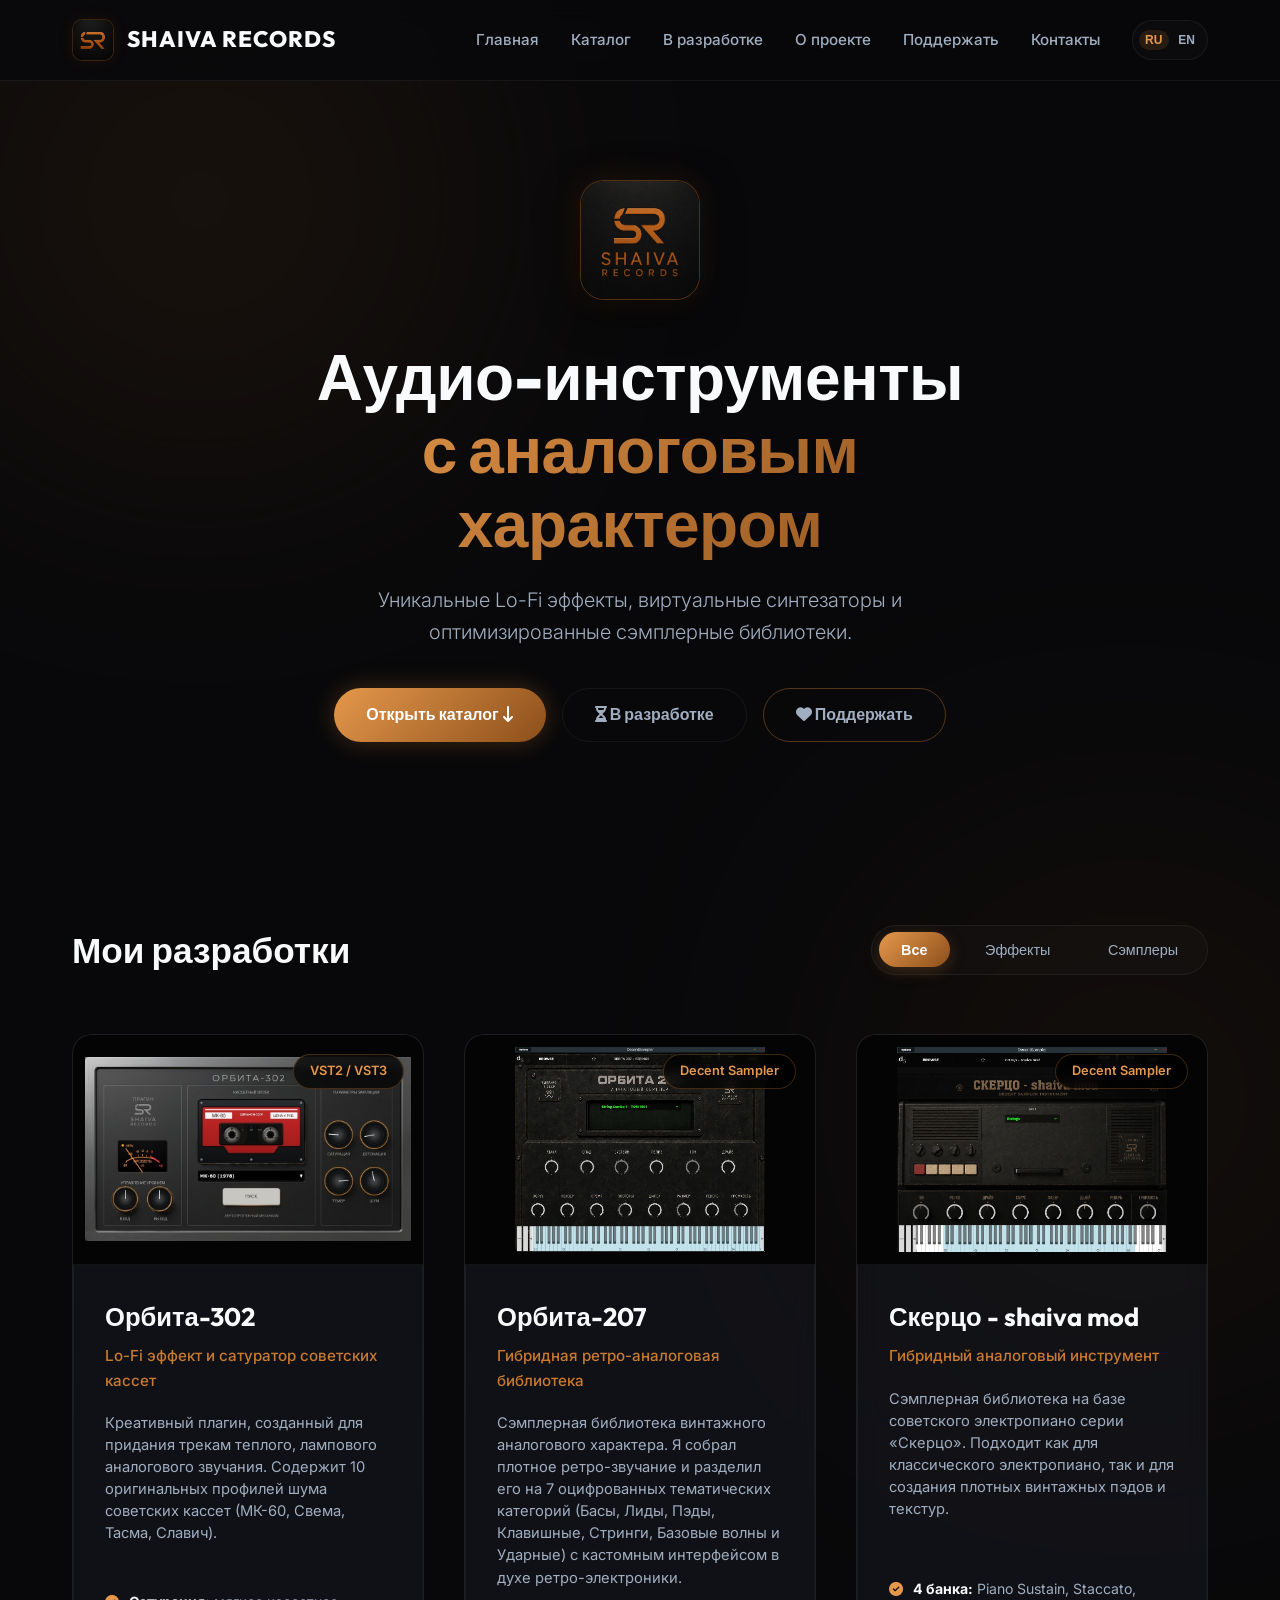
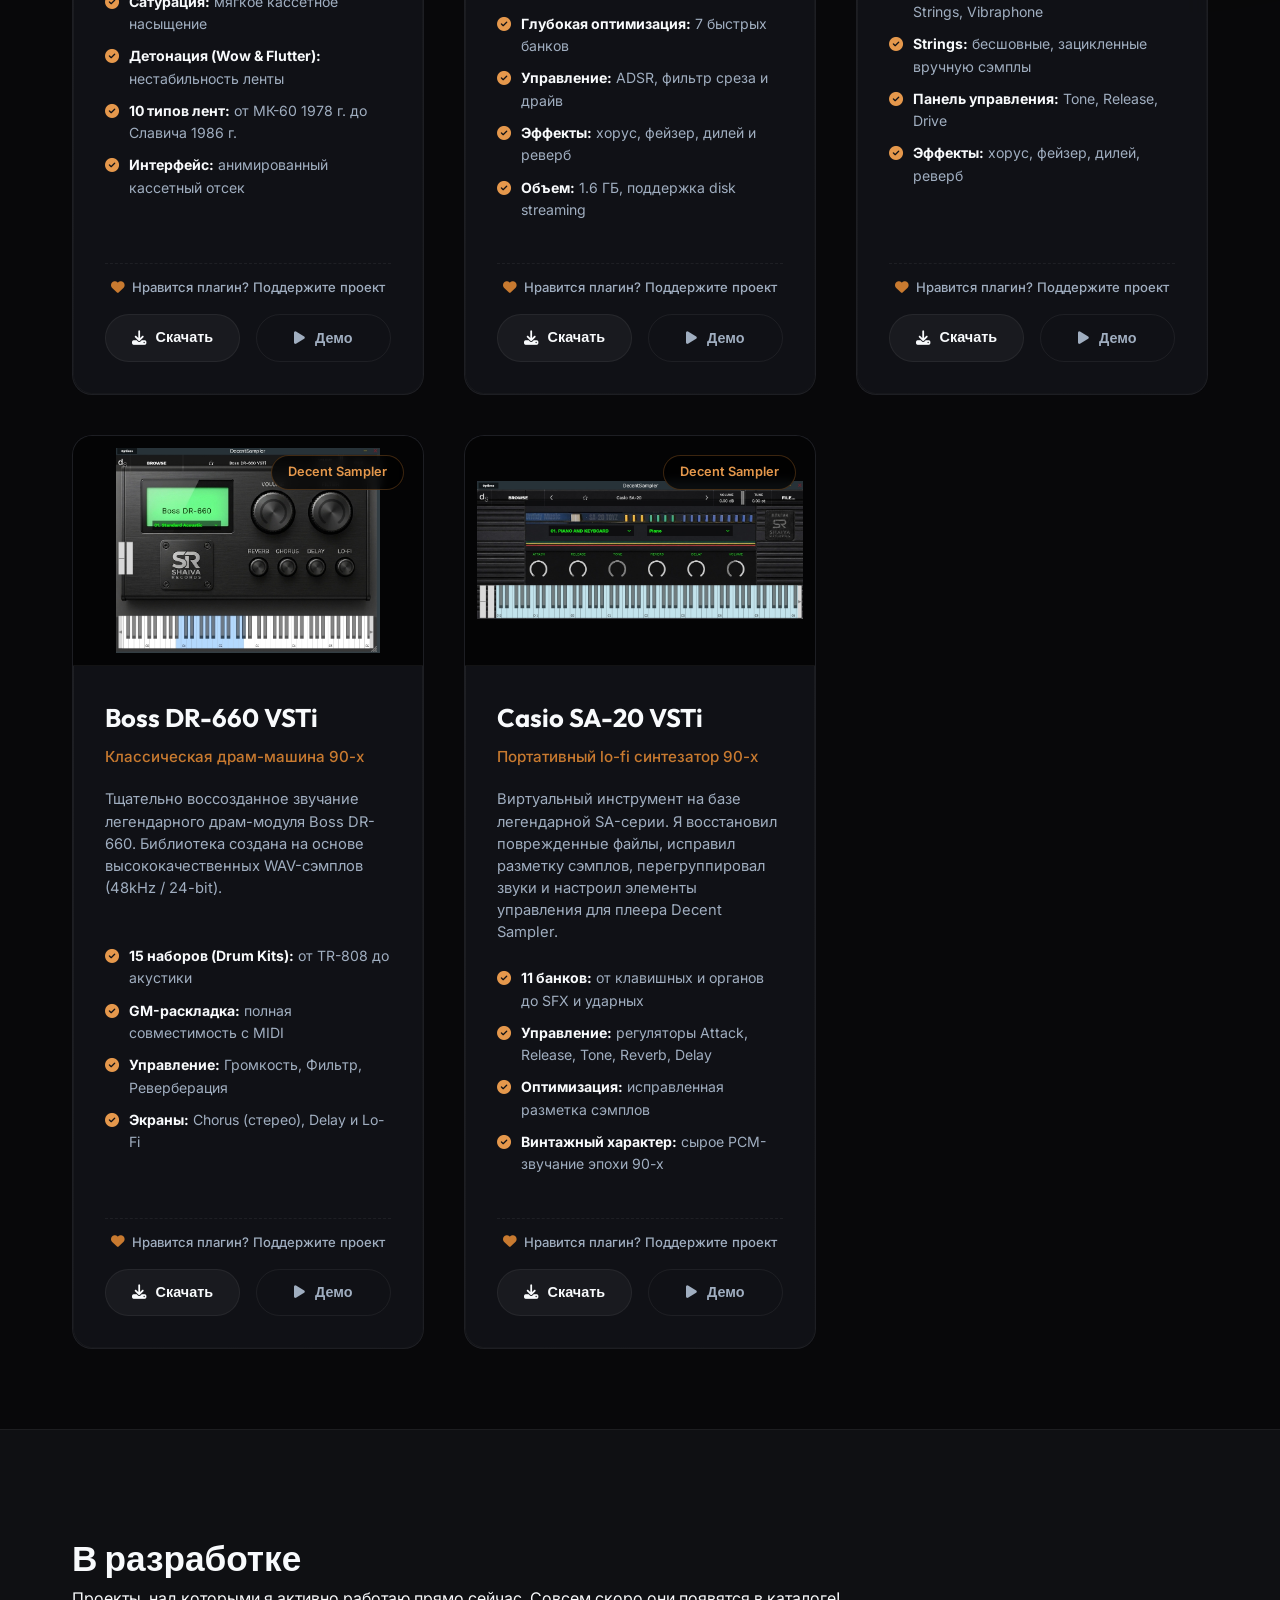
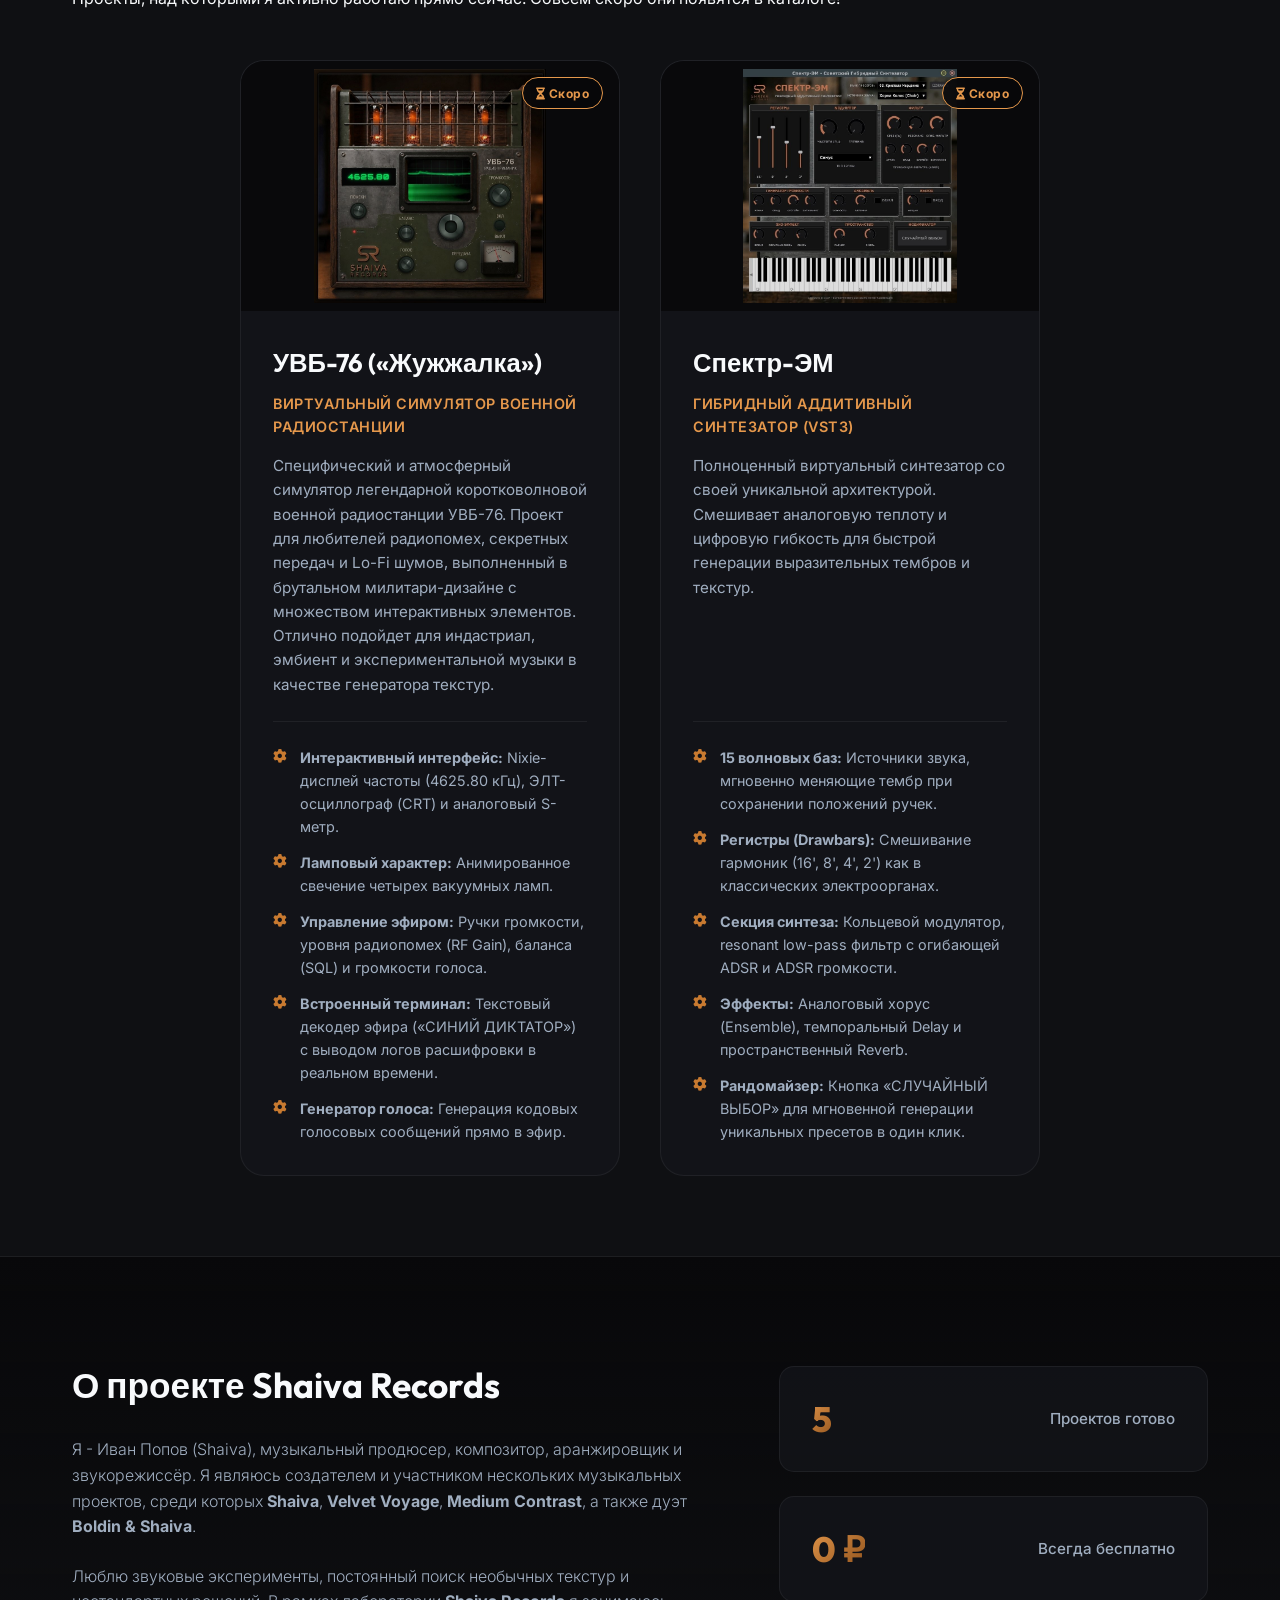
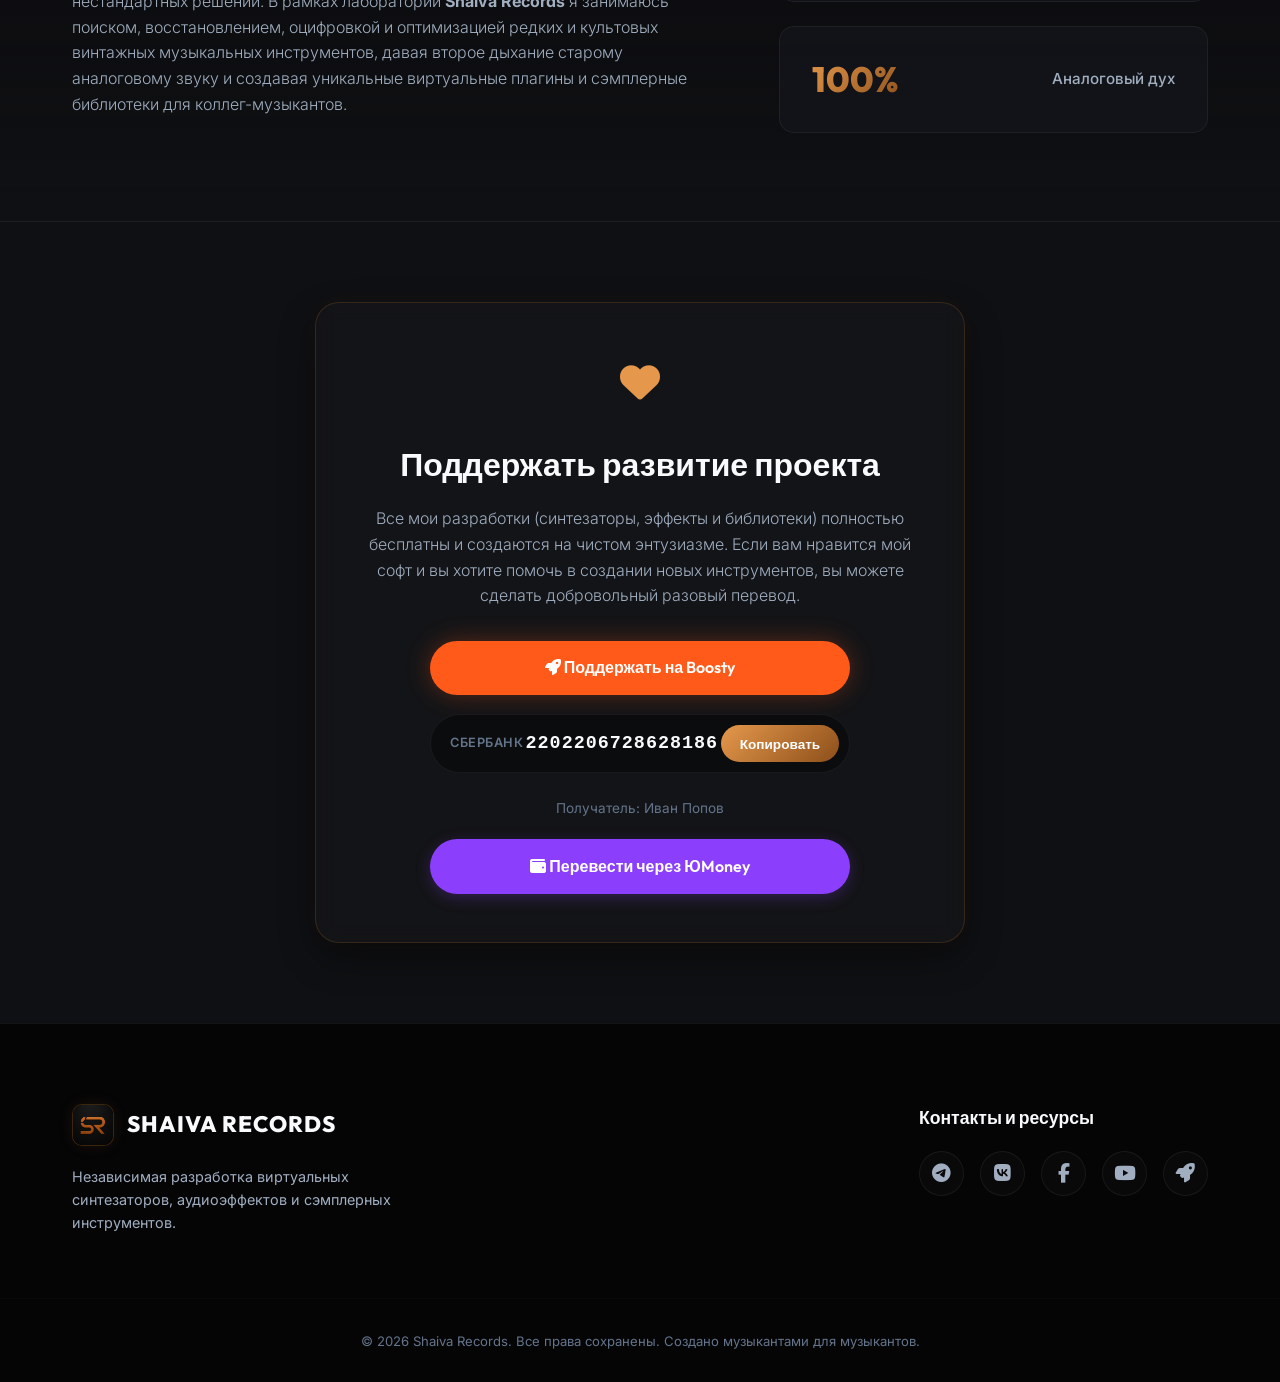
==== index.html @ 66b57b80 "Add files via upload" ====
<!DOCTYPE html>
<html lang="ru">
<head>
    <meta charset="UTF-8">
    <meta name="viewport" content="width=device-width, initial-scale=1.0">
    <title>Shaiva Records | VST Plugins & Decent Sampler Libraries</title>
    <meta name="description" content="Бесплатные Lo-Fi плагины, аналоговые синтезаторы, библиотеки для Decent Sampler и утилиты для NI Kontakt от Shaiva Records.">
    <meta name="yandex-verification" content="b3ecbdb50ca194d1" />
    <link rel="icon" href="images/logo2.png" type="image/png">
    
    <!-- Open Graph / Соцсети и Мессенджеры (Telegram, VK, WhatsApp, Поиск) -->
    <meta property="og:type" content="website">
    <meta property="og:url" content="https://76shaiva-jpg.github.io/shaiva-records/">
    <meta property="og:title" content="Shaiva Records | VST Плагины и Сэмплерные Библиотеки">
    <meta property="og:description" content="Бесплатные Lo-Fi эффекты, виртуальные синтезаторы и оптимизированные сэмплерные библиотеки от Ивана Попова.">
    <meta property="og:image" content="https://76shaiva-jpg.github.io/shaiva-records/images/logo.png">
    <meta name="twitter:card" content="summary_large_image">

    <!-- Google Fonts: Outfit & Inter -->
    <link rel="preconnect" href="https://fonts.googleapis.com">
    <link rel="preconnect" href="https://fonts.gstatic.com" crossorigin>
    <link href="https://fonts.googleapis.com/css2?family=Inter:wght@300;400;500;600;700&family=Outfit:wght@400;600;700;800&display=swap" rel="stylesheet">
    <!-- Font Awesome Icons -->
    <link rel="stylesheet" href="https://cdnjs.cloudflare.com/ajax/libs/font-awesome/6.4.0/css/all.min.css">
    <link rel="stylesheet" href="style.css">
    <!-- Yandex.Metrika counter -->
    <script type="text/javascript">
        (function(m,e,t,r,i,k,a){
            m[i]=m[i]||function(){(m[i].a=m[i].a||[]).push(arguments)};
            m[i].l=1*new Date();
            for (var j = 0; j < document.scripts.length; j++) {if (document.scripts[j].src === r) { return; }}
            k=e.createElement(t),a=e.getElementsByTagName(t)[0],k.async=1,k.src=r,a.parentNode.insertBefore(k,a)
        })(window, document,'script','https://mc.yandex.ru/metrika/tag.js?id=110940451', 'ym');

        ym(110940451, 'init', {ssr:true, webvisor:true, clickmap:true, ecommerce:"dataLayer", referrer: document.referrer, url: location.href, accurateTrackBounce:true, trackLinks:true});
    </script>
    <noscript><div><img src="https://mc.yandex.ru/watch/110940451" style="position:absolute; left:-9999px;" alt="" /></div></noscript>
    <!-- /Yandex.Metrika counter -->
    <!-- Google Tag (gtag.js) -->
    <script async src="https://www.googletagmanager.com/gtag/js?id=G-EHYTBWGBTR"></script>
    <script>
        window.dataLayer = window.dataLayer || [];
        function gtag(){dataLayer.push(arguments);}
        gtag('js', new Date());

        gtag('config', 'G-EHYTBWGBTR');
    </script>
</head>
<body>

    <!-- Фоновые декоративные свечения -->
    <div class="bg-glow glow-1"></div>
    <div class="bg-glow glow-2"></div>

    <!-- Шапка сайта (Navbar) -->
    <header class="header">
        <div class="container navbar">
            <a href="#hero" class="logo-wrapper">
                <!-- Обрезанный логотип (только знак SR) -->
                <div class="logo-icon-container">
                    <img src="images/logo2.png" alt="SR Logo Icon">
                </div>
                <span class="logo-text">SHAIVA <span class="accent-text">RECORDS</span></span>
            </a>
            <!-- Mobile Actions Header -->
            <div class="mobile-actions">
                <a href="#donate" class="btn-support-icon" title="Support Development"><i class="fa-solid fa-heart"></i></a>
                <div class="lang-switcher">
                    <button class="lang-btn active" data-lang="ru">RU</button>
                    <button class="lang-btn" data-lang="en">EN</button>
                </div>
            </div>
            <nav class="nav">
                <a href="#hero" class="nav-link"><span class="lang-ru">Главная</span><span class="lang-en">Home</span></a>
                <a href="#catalog" class="nav-link"><span class="lang-ru">Каталог</span><span class="lang-en">Catalog</span></a>
                <a href="#in-development" class="nav-link"><span class="lang-ru">В разработке</span><span class="lang-en">In Progress</span></a>
                <a href="#about" class="nav-link"><span class="lang-ru">О проекте</span><span class="lang-en">About</span></a>
                <a href="#donate" class="nav-link"><span class="lang-ru">Поддержать</span><span class="lang-en">Support</span></a>
                <a href="#footer" class="nav-link"><span class="lang-ru">Контакты</span><span class="lang-en">Contact</span></a>
                <!-- Desktop Language Switcher -->
                <div class="lang-switcher">
                    <button class="lang-btn active" data-lang="ru">RU</button>
                    <button class="lang-btn" data-lang="en">EN</button>
                </div>
            </nav>
        </div>
    </header>

    <!-- Главная секция (Hero) -->
    <section id="hero" class="hero-section">
        <div class="container hero-content">
            <!-- Крупный логотип в Hero -->
            <div class="hero-logo">
                <img src="images/logo.png" alt="Shaiva Records Logo">
            </div>
            <h1 class="hero-title">
                <span class="lang-ru">Аудио-инструменты <br><span class="gradient-text">с аналоговым характером</span></span>
                <span class="lang-en">Audio Tools <br><span class="gradient-text">with Analog Character</span></span>
            </h1>
            <p class="hero-subtitle">
                <span class="lang-ru">Уникальные Lo-Fi эффекты, виртуальные синтезаторы и оптимизированные сэмплерные библиотеки.</span>
                <span class="lang-en">Unique Lo-Fi effects, virtual synthesizers, and optimized sampler libraries.</span>
            </p>
            <div class="hero-cta" style="display: flex; gap: 1rem; justify-content: center; flex-wrap: wrap;">
                <a href="#catalog" class="btn btn-primary">
                    <span class="lang-ru">Открыть каталог <i class="fa-solid fa-arrow-down-long"></i></span>
                    <span class="lang-en">Browse Catalog <i class="fa-solid fa-arrow-down-long"></i></span>
                </a>
                <a href="#in-development" class="btn btn-secondary">
                    <span class="lang-ru"><i class="fa-solid fa-hourglass-half"></i> В разработке</span>
                    <span class="lang-en"><i class="fa-solid fa-hourglass-half"></i> In Progress</span>
                </a>
                <a href="#donate" class="btn btn-secondary" style="border-color: rgba(200, 122, 48, 0.4);">
                    <span class="lang-ru"><i class="fa-solid fa-heart"></i> Поддержать</span>
                    <span class="lang-en"><i class="fa-solid fa-heart"></i> Support</span>
                </a>
            </div>
        </div>
    </section>

    <!-- Секция каталога -->
    <section id="catalog" class="catalog-section">
        <div class="container">
            <div class="section-header">
                <h2 class="section-title">
                    <span class="lang-ru">Мои разработки</span>
                    <span class="lang-en">My Products</span>
                </h2>
                <div class="filter-bar">
                    <button class="filter-btn active" data-filter="all">
                        <span class="lang-ru">Все</span>
                        <span class="lang-en">All</span>
                    </button>
                    <button class="filter-btn" data-filter="effects">
                        <span class="lang-ru">Эффекты</span>
                        <span class="lang-en">Effects</span>
                    </button>
                    <button class="filter-btn" data-filter="samplers">
                        <span class="lang-ru">Сэмплеры</span>
                        <span class="lang-en">Samplers</span>
                    </button>

                </div>
            </div>

            <div class="products-grid">
                <!-- Карточка 1: Орбита-302 -->
                <div class="product-card" data-category="effects">
                    <div class="product-badge">VST2 / VST3</div>
                    <div class="product-image-container">
                        <img src="images/orbita302.jpg" alt="Орбита-302" class="product-image">
                    </div>
                    <div class="product-info">
                        <h3 class="product-name">Орбита-302</h3>
                        <p class="product-tagline">
                            <span class="lang-ru">Lo-Fi эффект и сатуратор советских кассет</span>
                            <span class="lang-en">Lo-Fi Soviet cassette effect & saturator</span>
                        </p>
                        <p class="product-desc">
                            <span class="lang-ru">Креативный плагин, созданный для придания трекам теплого, лампового аналогового звучания. Содержит 10 оригинальных профилей шума советских кассет (МК-60, Свема, Тасма, Славич).</span>
                            <span class="lang-en">A creative plugin designed to give your tracks a warm, analog tube sound. Contains 10 original noise profiles recorded from Soviet cassettes (MK-60, Svema, Tasma, Slavich).</span>
                        </p>
                        <ul class="product-features">
                            <li><i class="fa-solid fa-circle-check"></i> 
                                <span class="lang-ru"><strong>Сатурация:</strong> мягкое кассетное насыщение</span>
                                <span class="lang-en"><strong>Saturation:</strong> soft tape-style saturation</span>
                            </li>
                            <li><i class="fa-solid fa-circle-check"></i> 
                                <span class="lang-ru"><strong>Детонация (Wow & Flutter):</strong> нестабильность ленты</span>
                                <span class="lang-en"><strong>Wow & Flutter:</strong> authentic tape pitch instability</span>
                            </li>
                            <li><i class="fa-solid fa-circle-check"></i> 
                                <span class="lang-ru"><strong>10 типов лент:</strong> от МК-60 1978 г. до Славича 1986 г.</span>
                                <span class="lang-en"><strong>10 Tape Types:</strong> from 1978 MK-60 to 1986 Slavich</span>
                            </li>
                            <li><i class="fa-solid fa-circle-check"></i> 
                                <span class="lang-ru"><strong>Интерфейс:</strong> анимированный кассетный отсек</span>
                                <span class="lang-en"><strong>UI:</strong> fully animated cassette deck interface</span>
                            </li>
                        </ul>
                        <p class="product-support-note">
                            <span class="lang-ru"><a href="#donate" class="card-support-link"><i class="fa-solid fa-heart"></i> Нравится плагин? Поддержите проект</a></span>
                            <span class="lang-en"><a href="#donate" class="card-support-link"><i class="fa-solid fa-heart"></i> Like it? Support development</a></span>
                        </p>
                        <div class="product-footer">
                            <a href="https://disk.yandex.ru/d/8AjpdsT4C7jyXw" target="_blank" class="btn btn-card-download"><i class="fa-solid fa-download"></i> <span class="lang-ru">Скачать</span><span class="lang-en">Download</span></a>
                            <button class="btn btn-card-demo" data-video-id="dQw4w9WgXcQ"><i class="fa-solid fa-play"></i> <span class="lang-ru">Демо</span><span class="lang-en">Demo</span></button>
                        </div>
                    </div>
                </div>

                <!-- Карточка 2: Орбита-207 -->
                <div class="product-card" data-category="samplers">
                    <div class="product-badge">Decent Sampler</div>
                    <div class="product-image-container">
                        <img src="images/orbita207.jpg" alt="Орбита-207" class="product-image">
                    </div>
                    <div class="product-info">
                        <h3 class="product-name">Орбита-207</h3>
                        <p class="product-tagline">
                            <span class="lang-ru">Гибридная ретро-аналоговая библиотека</span>
                            <span class="lang-en">Hybrid retro-analog library</span>
                        </p>
                        <p class="product-desc">
                            <span class="lang-ru">Сэмплерная библиотека винтажного аналогового характера. Я собрал плотное ретро-звучание и разделил его на 7 оцифрованных тематических категорий (Басы, Лиды, Пэды, Клавишные, Стринги, Базовые волны и Ударные) с кастомным интерфейсом в духе ретро-электроники.</span>
                            <span class="lang-en">A sampler library of vintage analog character. I collected a dense analog sound and split it into 7 optimized thematic categories (Basses, Leads, Pads, Keys, Strings, Basic Waveforms, and Drums) with a custom interface in the spirit of retro electronics.</span>
                        </p>
                        <ul class="product-features">
                            <li><i class="fa-solid fa-circle-check"></i> 
                                <span class="lang-ru"><strong>Глубокая оптимизация:</strong> 7 быстрых банков</span>
                                <span class="lang-en"><strong>Highly Optimized:</strong> split into 7 fast banks</span>
                            </li>
                            <li><i class="fa-solid fa-circle-check"></i> 
                                <span class="lang-ru"><strong>Управление:</strong> ADSR, фильтр среза и драйв</span>
                                <span class="lang-en"><strong>Controls:</strong> ADSR, cutoff filter, and drive</span>
                            </li>
                            <li><i class="fa-solid fa-circle-check"></i> 
                                <span class="lang-ru"><strong>Эффекты:</strong> хорус, фейзер, дилей и реверб</span>
                                <span class="lang-en"><strong>Effects:</strong> chorus, phaser, delay, and reverb</span>
                            </li>
                            <li><i class="fa-solid fa-circle-check"></i> 
                                <span class="lang-ru"><strong>Объем:</strong> 1.6 ГБ, поддержка disk streaming</span>
                                <span class="lang-en"><strong>Size:</strong> 1.6 GB, supports disk streaming</span>
                            </li>
                        </ul>
                        <p class="product-support-note">
                            <span class="lang-ru"><a href="#donate" class="card-support-link"><i class="fa-solid fa-heart"></i> Нравится плагин? Поддержите проект</a></span>
                            <span class="lang-en"><a href="#donate" class="card-support-link"><i class="fa-solid fa-heart"></i> Like it? Support development</a></span>
                        </p>
                        <div class="product-footer">
                            <a href="https://disk.yandex.ru/d/Os1OAFtSfg2XEA" target="_blank" class="btn btn-card-download"><i class="fa-solid fa-download"></i> <span class="lang-ru">Скачать</span><span class="lang-en">Download</span></a>
                            <button class="btn btn-card-demo" data-video-id="3wnS5niQzsI"><i class="fa-solid fa-play"></i> <span class="lang-ru">Демо</span><span class="lang-en">Demo</span></button>
                        </div>
                    </div>
                </div>

                <!-- Карточка 3: Скерцо - shaiva mod -->
                <div class="product-card" data-category="samplers">
                    <div class="product-badge">Decent Sampler</div>
                    <div class="product-image-container">
                        <img src="images/scherzo.jpg" alt="Скерцо - shaiva mod" class="product-image">
                    </div>
                    <div class="product-info">
                        <h3 class="product-name">Скерцо - shaiva mod</h3>
                        <p class="product-tagline">
                            <span class="lang-ru">Гибридный аналоговый инструмент</span>
                            <span class="lang-en">Hybrid analog instrument</span>
                        </p>
                        <p class="product-desc">
                            <span class="lang-ru">Сэмплерная библиотека на базе советского электропиано серии «Скерцо». Подходит как для классического электропиано, так и для создания плотных винтажных пэдов и текстур.</span>
                            <span class="lang-en">A sampler library based on the Soviet 'Scherzo' electric piano. Perfect for classic electric piano keys as well as lush vintage pads and textures.</span>
                        </p>
                        <ul class="product-features">
                            <li><i class="fa-solid fa-circle-check"></i> 
                                <span class="lang-ru"><strong>4 банка:</strong> Piano Sustain, Staccato, Strings, Vibraphone</span>
                                <span class="lang-en"><strong>4 Banks:</strong> Piano Sustain, Staccato, Strings, Vibraphone</span>
                            </li>
                            <li><i class="fa-solid fa-circle-check"></i> 
                                <span class="lang-ru"><strong>Strings:</strong> бесшовные, зацикленные вручную сэмплы</span>
                                <span class="lang-en"><strong>Strings:</strong> seamless, manually looped samples</span>
                            </li>
                            <li><i class="fa-solid fa-circle-check"></i> 
                                <span class="lang-ru"><strong>Панель управления:</strong> Tone, Release, Drive</span>
                                <span class="lang-en"><strong>Controls:</strong> Tone, Release, Drive knobs</span>
                            </li>
                            <li><i class="fa-solid fa-circle-check"></i> 
                                <span class="lang-ru"><strong>Эффекты:</strong> хорус, фейзер, дилей, реверб</span>
                                <span class="lang-en"><strong>Effects:</strong> chorus, phaser, delay, reverb</span>
                            </li>
                        </ul>
                        <p class="product-support-note">
                            <span class="lang-ru"><a href="#donate" class="card-support-link"><i class="fa-solid fa-heart"></i> Нравится плагин? Поддержите проект</a></span>
                            <span class="lang-en"><a href="#donate" class="card-support-link"><i class="fa-solid fa-heart"></i> Like it? Support development</a></span>
                        </p>
                        <div class="product-footer">
                            <a href="https://disk.yandex.ru/d/v5ExWhFOUmTi9g" target="_blank" class="btn btn-card-download"><i class="fa-solid fa-download"></i> <span class="lang-ru">Скачать</span><span class="lang-en">Download</span></a>
                            <button class="btn btn-card-demo" data-video-id="dQw4w9WgXcQ"><i class="fa-solid fa-play"></i> <span class="lang-ru">Демо</span><span class="lang-en">Demo</span></button>
                        </div>
                    </div>
                </div>

                <!-- Карточка 4: Boss DR-660 VSTi -->
                <div class="product-card" data-category="samplers">
                    <div class="product-badge">Decent Sampler</div>
                    <div class="product-image-container">
                        <img src="images/boss660.jpg" alt="Boss DR-660 VSTi" class="product-image">
                    </div>
                    <div class="product-info">
                        <h3 class="product-name">Boss DR-660 VSTi</h3>
                        <p class="product-tagline">
                            <span class="lang-ru">Классическая драм-машина 90-х</span>
                            <span class="lang-en">Classic 90s drum machine</span>
                        </p>
                        <p class="product-desc">
                            <span class="lang-ru">Тщательно воссозданное звучание легендарного драм-модуля Boss DR-660. Библиотека создана на основе высококачественных WAV-сэмплов (48kHz / 24-bit).</span>
                            <span class="lang-en">Faithfully recreated sound of the legendary Boss DR-660 drum module. The library is built from high-quality 48kHz / 24-bit WAV samples.</span>
                        </p>
                        <ul class="product-features">
                            <li><i class="fa-solid fa-circle-check"></i> 
                                <span class="lang-ru"><strong>15 наборов (Drum Kits):</strong> от TR-808 до акустики</span>
                                <span class="lang-en"><strong>15 Kits:</strong> from Roland TR-808 to acoustic</span>
                            </li>
                            <li><i class="fa-solid fa-circle-check"></i> 
                                <span class="lang-ru"><strong>GM-раскладка:</strong> полная совместимость с MIDI</span>
                                <span class="lang-en"><strong>GM Mapping:</strong> fully compatible with MIDI</span>
                            </li>
                            <li><i class="fa-solid fa-circle-check"></i> 
                                <span class="lang-ru"><strong>Управление:</strong> Громкость, Фильтр, Реверберация</span>
                                <span class="lang-en"><strong>Controls:</strong> Volume, Filter, and Reverb</span>
                            </li>
                            <li><i class="fa-solid fa-circle-check"></i> 
                                <span class="lang-ru"><strong>Экраны:</strong> Chorus (стерео), Delay и Lo-Fi</span>
                                <span class="lang-en"><strong>Effects:</strong> Chorus widener, Delay, and Lo-Fi</span>
                            </li>
                        </ul>
                        <p class="product-support-note">
                            <span class="lang-ru"><a href="#donate" class="card-support-link"><i class="fa-solid fa-heart"></i> Нравится плагин? Поддержите проект</a></span>
                            <span class="lang-en"><a href="#donate" class="card-support-link"><i class="fa-solid fa-heart"></i> Like it? Support development</a></span>
                        </p>
                        <div class="product-footer">
                            <a href="https://disk.yandex.ru/d/vrENdZA-HZeqmQ" target="_blank" class="btn btn-card-download"><i class="fa-solid fa-download"></i> <span class="lang-ru">Скачать</span><span class="lang-en">Download</span></a>
                            <button class="btn btn-card-demo" data-video-id="dQw4w9WgXcQ"><i class="fa-solid fa-play"></i> <span class="lang-ru">Демо</span><span class="lang-en">Demo</span></button>
                        </div>
                    </div>
                </div>

                <!-- Карточка 5: Casio SA-20 VSTi -->
                <div class="product-card" data-category="samplers">
                    <div class="product-badge">Decent Sampler</div>
                    <div class="product-image-container">
                        <img src="images/casiosa20.jpg" alt="Casio SA-20 VSTi" class="product-image">
                    </div>
                    <div class="product-info">
                        <h3 class="product-name">Casio SA-20 VSTi</h3>
                        <p class="product-tagline">
                            <span class="lang-ru">Портативный lo-fi синтезатор 90-х</span>
                            <span class="lang-en">Portable 90s lo-fi synthesizer</span>
                        </p>
                        <p class="product-desc">
                            <span class="lang-ru">Виртуальный инструмент на базе легендарной SA-серии. Я восстановил поврежденные файлы, исправил разметку сэмплов, перегруппировал звуки и настроил элементы управления для плеера Decent Sampler.</span>
                            <span class="lang-en">A virtual instrument based on the legendary SA-series. I restored corrupted files, fixed sample mapping, regrouped sounds, and configured controls for Decent Sampler.</span>
                        </p>
                        <ul class="product-features">
                            <li><i class="fa-solid fa-circle-check"></i> 
                                <span class="lang-ru"><strong>11 банков:</strong> от клавишных и органов до SFX и ударных</span>
                                <span class="lang-en"><strong>11 Banks:</strong> from keys and organs to SFX and drums</span>
                            </li>
                            <li><i class="fa-solid fa-circle-check"></i> 
                                <span class="lang-ru"><strong>Управление:</strong> регуляторы Attack, Release, Tone, Reverb, Delay</span>
                                <span class="lang-en"><strong>Controls:</strong> Attack, Release, Tone filter, Reverb, Delay</span>
                            </li>
                            <li><i class="fa-solid fa-circle-check"></i> 
                                <span class="lang-ru"><strong>Оптимизация:</strong> исправленная разметка сэмплов</span>
                                <span class="lang-en"><strong>Optimization:</strong> fully corrected sample mapping</span>
                            </li>
                            <li><i class="fa-solid fa-circle-check"></i> 
                                <span class="lang-ru"><strong>Винтажный характер:</strong> сырое PCM-звучание эпохи 90-х</span>
                                <span class="lang-en"><strong>Vintage Tone:</strong> raw early digital 90s PCM sound</span>
                            </li>
                        </ul>
                        <p class="product-support-note">
                            <span class="lang-ru"><a href="#donate" class="card-support-link"><i class="fa-solid fa-heart"></i> Нравится плагин? Поддержите проект</a></span>
                            <span class="lang-en"><a href="#donate" class="card-support-link"><i class="fa-solid fa-heart"></i> Like it? Support development</a></span>
                        </p>
                        <div class="product-footer">
                            <a href="https://disk.yandex.ru/d/A48B83h3X0rS3w" target="_blank" class="btn btn-card-download"><i class="fa-solid fa-download"></i> <span class="lang-ru">Скачать</span><span class="lang-en">Download</span></a>
                            <button class="btn btn-card-demo" data-video-id="-wvRbq2Tc9M"><i class="fa-solid fa-play"></i> <span class="lang-ru">Демо</span><span class="lang-en">Demo</span></button>
                        </div>
                    </div>
                </div>


            </div>
        </div>
    </section>

    <!-- Секция В разработке (In Development) -->
    <section id="in-development" class="in-development-section">
        <div class="container">
            <h2 class="section-title text-center">
                <span class="lang-ru">В разработке</span>
                <span class="lang-en">In Progress</span>
            </h2>
            <p class="section-desc text-center" style="margin-bottom: 3rem; margin-left: auto; margin-right: auto;">
                <span class="lang-ru">Проекты, над которыми я активно работаю прямо сейчас. Совсем скоро они появятся в каталоге!</span>
                <span class="lang-en">Projects I am currently active working on. They will be available in the catalog very soon!</span>
            </p>
            
            <div class="dev-grid">
                <!-- Карточка 1: УВБ-76 -->
                <div class="dev-card">
                    <div class="dev-badge">
                        <span class="lang-ru"><i class="fa-solid fa-hourglass-half"></i> Скоро</span>
                        <span class="lang-en"><i class="fa-solid fa-hourglass-half"></i> Coming Soon</span>
                    </div>
                    <div class="dev-image-container">
                        <img src="images/uvb76.jpg" alt="УВБ-76" class="dev-image">
                    </div>
                    <div class="dev-info">
                        <h3 class="dev-name">УВБ-76 («Жужжалка»)</h3>
                        <p class="dev-tagline">
                            <span class="lang-ru">Виртуальный симулятор военной радиостанции</span>
                            <span class="lang-en">Virtual military radio station simulator</span>
                        </p>
                        <p class="dev-desc">
                            <span class="lang-ru">Специфический и атмосферный симулятор легендарной коротковолновой военной радиостанции УВБ-76. Проект для любителей радиопомех, секретных передач и Lo-Fi шумов, выполненный в брутальном милитари-дизайне с множеством интерактивных элементов. Отлично подойдет для индастриал, эмбиент и экспериментальной музыки в качестве генератора текстур.</span>
                            <span class="lang-en">A unique and atmospheric simulator of the legendary shortwave military radio station UVB-76. A project for fans of radio interference, coded transmissions, and Lo-Fi noise, designed in a brutal military UI with lots of interactive controls. Perfect as a texture generator for industrial, ambient, and experimental music.</span>
                        </p>
                        <ul class="dev-features">
                            <li><i class="fa-solid fa-gear"></i> 
                                <span class="lang-ru"><strong>Интерактивный интерфейс:</strong> Nixie-дисплей частоты (4625.80 кГц), ЭЛТ-осциллограф (CRT) и аналоговый S-метр.</span>
                                <span class="lang-en"><strong>Interactive UI:</strong> Nixie tube frequency display (4625.80 kHz), CRT oscilloscope screen, and analog S-meter.</span>
                            </li>
                            <li><i class="fa-solid fa-gear"></i> 
                                <span class="lang-ru"><strong>Ламповый характер:</strong> Анимированное свечение четырех вакуумных ламп.</span>
                                <span class="lang-en"><strong>Tube Warmth:</strong> Animated glowing effects of four vacuum tubes.</span>
                            </li>
                            <li><i class="fa-solid fa-gear"></i> 
                                <span class="lang-ru"><strong>Управление эфиром:</strong> Ручки громкости, уровня радиопомех (RF Gain), баланса (SQL) и громкости голоса.</span>
                                <span class="lang-en"><strong>Signal Controls:</strong> Knobs for main volume, RF Gain, SQL balance, and voice volume.</span>
                            </li>
                            <li><i class="fa-solid fa-gear"></i> 
                                <span class="lang-ru"><strong>Встроенный терминал:</strong> Текстовый декодер эфира («СИНИЙ ДИКТАТОР») с выводом логов расшифровки в реальном времени.</span>
                                <span class="lang-en"><strong>Built-in Terminal:</strong> Coded transmission text decoder ("BLUE DICTATOR") showing live logs.</span>
                            </li>
                            <li><i class="fa-solid fa-gear"></i> 
                                <span class="lang-ru"><strong>Генератор голоса:</strong> Генерация кодовых голосовых сообщений прямо в эфир.</span>
                                <span class="lang-en"><strong>Voice Generator:</strong> Ability to synthesize coded voice messages directly to air.</span>
                            </li>
                        </ul>
                    </div>
                </div>
                
                <!-- Карточка 2: Спектр-ЭМ -->
                <div class="dev-card">
                    <div class="dev-badge">
                        <span class="lang-ru"><i class="fa-solid fa-hourglass-half"></i> Скоро</span>
                        <span class="lang-en"><i class="fa-solid fa-hourglass-half"></i> Coming Soon</span>
                    </div>
                    <div class="dev-image-container">
                        <img src="images/spektrem.jpg" alt="Спектр-ЭМ" class="dev-image">
                    </div>
                    <div class="dev-info">
                        <h3 class="dev-name">Спектр-ЭМ</h3>
                        <p class="dev-tagline">
                            <span class="lang-ru">Гибридный аддитивный синтезатор (VST3)</span>
                            <span class="lang-en">Hybrid additive synthesizer (VST3)</span>
                        </p>
                        <p class="dev-desc">
                            <span class="lang-ru">Полноценный виртуальный синтезатор со своей уникальной архитектурой. Смешивает аналоговую теплоту и цифровую гибкость для быстрой генерации выразительных тембров и текстур.</span>
                            <span class="lang-en">A complete virtual synthesizer plugin featuring a unique sound architecture. Blends analog warmth with digital flexibility to generate expressive timbres and rich textures.</span>
                        </p>
                        <ul class="dev-features">
                            <li><i class="fa-solid fa-gear"></i> 
                                <span class="lang-ru"><strong>15 волновых баз:</strong> Источники звука, мгновенно меняющие тембр при сохранении положений ручек.</span>
                                <span class="lang-en"><strong>15 Wave Bases:</strong> Sound sources that instantly generate new timbres while preserving envelope settings.</span>
                            </li>
                            <li><i class="fa-solid fa-gear"></i> 
                                <span class="lang-ru"><strong>Регистры (Drawbars):</strong> Смешивание гармоник (16', 8', 4', 2') как в классических электроорганах.</span>
                                <span class="lang-en"><strong>Drawbars System:</strong> Real-time harmonic mixing (16', 8', 4', 2') inspired by classic electric organs.</span>
                            </li>
                            <li><i class="fa-solid fa-gear"></i> 
                                <span class="lang-ru"><strong>Секция синтеза:</strong> Кольцевой модулятор, resonant low-pass фильтр с огибающей ADSR и ADSR громкости.</span>
                                <span class="lang-en"><strong>Synthesis Engine:</strong> Ring Modulator, resonant low-pass filter with ADSR envelope, and master ADSR.</span>
                            </li>
                            <li><i class="fa-solid fa-gear"></i> 
                                <span class="lang-ru"><strong>Эффекты:</strong> Аналоговый хорус (Ensemble), темпоральный Delay и пространственный Reverb.</span>
                                <span class="lang-en"><strong>FX Section:</strong> Analog ensemble chorus, temporal delay, and spacious reverb.</span>
                            </li>
                            <li><i class="fa-solid fa-gear"></i> 
                                <span class="lang-ru"><strong>Рандомайзер:</strong> Кнопка «СЛУЧАЙНЫЙ ВЫБОР» для мгновенной генерации уникальных пресетов в один клик.</span>
                                <span class="lang-en"><strong>Randomizer:</strong> "RANDOM SELECT" button to generate unique presets instantly in one click.</span>
                            </li>
                        </ul>
                    </div>
                </div>
            </div>
        </div>
    </section>

    <!-- Секция О проекте -->
    <section id="about" class="about-section">
        <div class="container">
            <div class="about-grid">
                <div class="about-text">
                    <h2 class="section-title">
                        <span class="lang-ru">О проекте Shaiva Records</span>
                        <span class="lang-en">About Shaiva Records</span>
                    </h2>
                    <p>
                        <span class="lang-ru">Я - Иван Попов (Shaiva), музыкальный продюсер, композитор, аранжировщик и звукорежиссёр. Я являюсь создателем и участником нескольких музыкальных проектов, среди которых <strong>Shaiva</strong>, <strong>Velvet Voyage</strong>, <strong>Medium Contrast</strong>, а также дуэт <strong>Boldin & Shaiva</strong>.</span>
                        <span class="lang-en">I am Ivan Popov (Shaiva), a music producer, composer, arranger, and sound engineer. I am the creator and member of several music projects, including <strong>Shaiva</strong>, <strong>Velvet Voyage</strong>, <strong>Medium Contrast</strong>, and the duo <strong>Boldin & Shaiva</strong>.</span>
                    </p>
                    <p>
                        <span class="lang-ru">Люблю звуковые эксперименты, постоянный поиск необычных текстур и нестандартных решений. В рамках лаборатории <strong>Shaiva Records</strong> я занимаюсь поиском, восстановлением, оцифровкой и оптимизацией редких и культовых винтажных музыкальных инструментов, давая второе дыхание старому аналоговому звуку и создавая уникальные виртуальные плагины и сэмплерные библиотеки для коллег-музыкантов.</span>
                        <span class="lang-en">I love sound experiments, constantly searching for unusual textures and non-standard solutions. Through the <strong>Shaiva Records</strong> laboratory, I focus on finding, restoring, sampling, and optimizing rare vintage musical instruments - giving new life to old analog sounds and building unique virtual plugins and libraries for fellow musicians.</span>
                    </p>
                </div>
                <div class="about-stats">
                    <div class="stat-card">
                        <span class="stat-number">5</span>
                        <span class="stat-label">
                            <span class="lang-ru">Проектов готово</span>
                            <span class="lang-en">Projects ready</span>
                        </span>
                    </div>
                    <div class="stat-card">
                        <span class="stat-number">0 ₽</span>
                        <span class="stat-label">
                            <span class="lang-ru">Всегда бесплатно</span>
                            <span class="lang-en">Always free</span>
                        </span>
                    </div>
                    <div class="stat-card">
                        <span class="stat-number">100%</span>
                        <span class="stat-label">
                            <span class="lang-ru">Аналоговый дух</span>
                            <span class="lang-en">Analog spirit</span>
                        </span>
                    </div>
                </div>
            </div>
        </div>
    </section>

    <!-- Секция Поддержать проект (Донаты) -->
    <section id="donate" class="donation-section">
        <div class="container">
            <div class="donation-card">
                <div class="donation-icon"><i class="fa-solid fa-heart"></i></div>
                <h2 class="donation-title">
                    <span class="lang-ru">Поддержать развитие проекта</span>
                    <span class="lang-en">Support Project Development</span>
                </h2>
                <p class="donation-desc">
                    <span class="lang-ru">Все мои разработки (синтезаторы, эффекты и библиотеки) полностью бесплатны и создаются на чистом энтузиазме. Если вам нравится мой софт и вы хотите помочь в создании новых инструментов, вы можете сделать добровольный разовый перевод.</span>
                    <span class="lang-en">All my synthesizers, effects, and sample libraries are completely free and created out of pure passion. If you enjoy using my software and want to help build new tools, you can make a voluntary one-time support contribution.</span>
                </p>
                
                <div class="donation-methods">
                    <!-- Boosty (Основной метод) -->
                    <a href="https://boosty.to/shaiva_records/single-payment/donation/814409/target?share=target_link" target="_blank" class="btn btn-primary btn-boosty" style="background: #ff5a19; box-shadow: 0 0 25px rgba(255, 90, 25, 0.3); width: 100%; max-width: 420px; border-radius: 50px; padding: 0.9rem;">
                        <span class="lang-ru"><i class="fa-solid fa-rocket"></i> Поддержать на Boosty</span>
                        <span class="lang-en"><i class="fa-solid fa-rocket"></i> Support on Boosty</span>
                    </a>

                    <!-- Сбербанк -->
                    <div class="card-number-box">
                        <span class="card-label">
                            <span class="lang-ru">Сбербанк</span>
                            <span class="lang-en">Sberbank</span>
                        </span>
                        <span class="card-value" id="cardNum">2202206728628186</span>
                        <button class="btn-copy" id="btnCopy">
                            <span class="lang-ru">Копировать</span>
                            <span class="lang-en">Copy</span>
                            <span class="tooltip" id="copyTooltip">
                                <span class="lang-ru">Скопировано!</span>
                                <span class="lang-en">Copied!</span>
                            </span>
                        </button>
                    </div>
                    <div class="donation-recipient">
                        <span class="lang-ru">Получатель: Иван Попов</span>
                        <span class="lang-en">Recipient: Ivan Popov</span>
                    </div>
                    
                    <!-- ЮMoney -->
                    <a href="https://yoomoney.ru/to/410011485670866" target="_blank" class="btn btn-yoomoney">
                        <span class="lang-ru"><i class="fa-solid fa-wallet"></i> Перевести через ЮMoney</span>
                        <span class="lang-en"><i class="fa-solid fa-wallet"></i> Support via YooMoney</span>
                    </a>
                </div>
            </div>
        </div>
    </section>

    <!-- Подвал (Footer) -->
    <footer id="footer" class="footer">
        <div class="container footer-content">
            <div class="footer-info">
                <a href="#hero" class="logo-wrapper">
                    <!-- Обрезанный логотип для футера -->
                    <div class="logo-icon-container">
                        <img src="images/logo2.png" alt="SR Logo Footer">
                    </div>
                    <span class="logo-text">SHAIVA <span class="accent-text">RECORDS</span></span>
                </a>
                <p class="footer-desc">
                    <span class="lang-ru">Независимая разработка виртуальных синтезаторов, аудиоэффектов и сэмплерных инструментов.</span>
                    <span class="lang-en">Independent development of virtual synthesizers, audio effects, and sampler instruments.</span>
                </p>
            </div>
            <div class="footer-links">
                <h4>
                    <span class="lang-ru">Контакты и ресурсы</span>
                    <span class="lang-en">Contacts & Resources</span>
                </h4>
                <div class="social-icons">
                    <a href="https://t.me/Shaiva" target="_blank" title="Личный Telegram (По всем вопросам)"><i class="fa-brands fa-telegram"></i></a>
                    <a href="https://vk.com/shamaniva" target="_blank" title="ВКонтакте"><i class="fa-brands fa-vk"></i></a>
                    <a href="https://www.facebook.com/ivan.shaiva" target="_blank" title="Facebook"><i class="fa-brands fa-facebook-f"></i></a>
                    <a href="https://www.youtube.com/@Ivan_Shaiva" target="_blank" title="YouTube"><i class="fa-brands fa-youtube"></i></a>
                    <a href="https://boosty.to/shaiva_records" target="_blank" title="Boosty Profile (Блог и новости проекта)"><i class="fa-solid fa-rocket"></i></a>
                </div>
            </div>
        </div>
        <div class="footer-bottom">
            <p>
                <span class="lang-ru">&copy; 2026 Shaiva Records. Все права сохранены. Создано музыкантами для музыкантов.</span>
                <span class="lang-en">&copy; 2026 Shaiva Records. All rights reserved. Created by musicians for musicians.</span>
            </p>
        </div>
    </footer>

    <!-- Модальное окно для видеоплеера -->
    <div id="videoModal" class="modal">
        <div class="modal-content">
            <span class="close-modal">&times;</span>
            <div class="video-container">
                <iframe id="videoPlayer" src="" title="YouTube video player" frameborder="0" allow="accelerometer; autoplay; clipboard-write; encrypted-media; gyroscope; picture-in-picture; web-share" allowfullscreen></iframe>
            </div>
        </div>
    </div>

    <script src="app.js"></script>
</body>
</html>
---- style.css ----
/* ==========================================================================
   DESIGN SYSTEM & CSS VARIABLES (COPPER / BRONZE THEME)
   ========================================================================== */
:root {
    --bg-primary: #08080a;
    --bg-secondary: #0f1013;
    --bg-surface: rgba(20, 22, 28, 0.7);
    --bg-surface-hover: rgba(28, 31, 39, 0.9);
    
    --text-primary: #f8fafc;
    --text-secondary: #a0aec0;
    --text-muted: #64748b;
    
    /* Медный / Бронзовый акцент из логотипа Shaiva Records */
    --accent-copper: #c87a30;
    --accent-copper-light: #e5984c;
    --accent-copper-dark: #8c4f1a;
    --accent-glow: rgba(200, 122, 48, 0.15);
    
    --gradient-primary: linear-gradient(135deg, var(--accent-copper-light) 0%, var(--accent-copper-dark) 100%);
    --gradient-glow: linear-gradient(135deg, rgba(229, 152, 76, 0.3) 0%, rgba(140, 79, 26, 0.3) 100%);
    
    --border-color: rgba(255, 255, 255, 0.06);
    --border-hover: rgba(200, 122, 48, 0.4);
    
    --font-heading: 'Outfit', sans-serif;
    --font-body: 'Inter', sans-serif;
    
    --transition-fast: 0.2s cubic-bezier(0.4, 0, 0.2, 1);
    --transition-normal: 0.3s cubic-bezier(0.4, 0, 0.2, 1);
    --transition-slow: 0.5s cubic-bezier(0.4, 0, 0.2, 1);
    
    --shadow-sm: 0 4px 6px -1px rgba(0, 0, 0, 0.1), 0 2px 4px -1px rgba(0, 0, 0, 0.06);
    --shadow-md: 0 10px 15px -3px rgba(0, 0, 0, 0.3), 0 4px 6px -2px rgba(0, 0, 0, 0.05);
    --shadow-lg: 0 20px 25px -5px rgba(0, 0, 0, 0.5), 0 10px 10px -5px rgba(0, 0, 0, 0.04);
}

/* ==========================================================================
   BASE STYLES & RESET
   ========================================================================== */
* {
    margin: 0;
    padding: 0;
    box-sizing: border-box;
    scroll-behavior: smooth;
}

html, body {
    width: 100%;
    overflow-x: hidden;
}

body {
    background-color: var(--bg-primary);
    color: var(--text-primary);
    font-family: var(--font-body);
    line-height: 1.6;
    position: relative;
}

.container {
    width: 100%;
    max-width: 1200px;
    margin: 0 auto;
    padding: 0 2rem;
}

/* Фоновое медное свечение */
.bg-glow {
    position: absolute;
    width: 600px;
    height: 600px;
    border-radius: 50%;
    filter: blur(150px);
    z-index: -1;
    pointer-events: none;
    opacity: 0.25;
}

.glow-1 {
    top: -100px;
    left: -100px;
    background: radial-gradient(circle, var(--accent-copper) 0%, transparent 70%);
}

.glow-2 {
    top: 800px;
    right: -150px;
    background: radial-gradient(circle, var(--accent-copper-dark) 0%, transparent 70%);
}

/* ==========================================================================
   HEADER & NAVIGATION
   ========================================================================== */
.header {
    position: fixed;
    top: 0;
    left: 0;
    width: 100%;
    z-index: 100;
    background: rgba(8, 8, 10, 0.8);
    backdrop-filter: blur(12px);
    border-bottom: 1px solid var(--border-color);
    transition: var(--transition-normal);
}

.navbar {
    height: 80px;
    display: flex;
    justify-content: space-between;
    align-items: center;
}

.logo-wrapper {
    display: flex;
    align-items: center;
    gap: 0.8rem;
    text-decoration: none;
}

/* Логотип в шапке и подвале (значок SR) */
.logo-icon-container {
    width: 42px;
    height: 42px;
    overflow: hidden;
    border-radius: 10px;
    border: 1px solid rgba(200, 122, 48, 0.3);
    background: #000;
    display: flex;
    align-items: center;
    justify-content: center;
    box-shadow: 0 0 15px rgba(200, 122, 48, 0.1);
}

.logo-icon-container img {
    width: 100%;
    height: 100%;
    object-fit: cover;
    transition: var(--transition-slow);
}

.logo-wrapper:hover .logo-icon-container img {
    transform: scale(1.1);
}

.logo-text {
    font-family: var(--font-heading);
    font-weight: 800;
    font-size: 1.4rem;
    letter-spacing: 1px;
    color: var(--text-primary);
}

.nav {
    display: flex;
    gap: 2rem;
}

.nav-link {
    color: var(--text-secondary);
    text-decoration: none;
    font-weight: 500;
    font-size: 0.95rem;
    transition: var(--transition-fast);
    position: relative;
    padding: 0.5rem 0;
}

.nav-link:hover {
    color: var(--text-primary);
}

.nav-link::after {
    content: '';
    position: absolute;
    bottom: 0;
    left: 0;
    width: 0;
    height: 2px;
    background: var(--gradient-primary);
    transition: var(--transition-normal);
}

.nav-link:hover::after {
    width: 100%;
}

/* ==========================================================================
   HERO SECTION
   ========================================================================== */
.hero-section {
    padding: 180px 0 100px;
    display: flex;
    align-items: center;
    position: relative;
}

.hero-content {
    text-align: center;
    max-width: 800px;
    margin: 0 auto;
}

/* Центральный крупный логотип в Hero */
.hero-logo {
    width: 120px;
    height: 120px;
    border-radius: 24px;
    border: 1px solid rgba(200, 122, 48, 0.4);
    margin-bottom: 2rem;
    box-shadow: 0 10px 40px rgba(0, 0, 0, 0.6), 0 0 30px rgba(200, 122, 48, 0.15);
    background: #000;
    overflow: hidden;
    display: inline-block;
    animation: floatAnim 4s ease-in-out infinite;
}

.hero-logo img {
    width: 100%;
    height: 100%;
    object-fit: cover;
}

.hero-title {
    font-family: var(--font-heading);
    font-size: 4rem;
    font-weight: 800;
    line-height: 1.15;
    margin-bottom: 1.5rem;
    letter-spacing: -0.5px;
}

.gradient-text {
    background: var(--gradient-primary);
    -webkit-background-clip: text;
    -webkit-text-fill-color: transparent;
    display: inline-block;
}

.hero-subtitle {
    font-size: 1.25rem;
    color: var(--text-secondary);
    max-width: 650px;
    margin: 0 auto 2.5rem;
    font-weight: 300;
}

/* Buttons */
.btn {
    display: inline-flex;
    align-items: center;
    justify-content: center;
    gap: 0.6rem;
    padding: 0.8rem 2rem;
    border-radius: 50px;
    font-family: var(--font-heading);
    font-weight: 600;
    text-decoration: none;
    font-size: 1rem;
    cursor: pointer;
    transition: var(--transition-normal);
    border: none;
}

.btn-primary {
    background: var(--gradient-primary);
    color: #fff;
    box-shadow: 0 0 25px rgba(200, 122, 48, 0.3);
}

.btn-primary:hover {
    transform: translateY(-2px);
    box-shadow: 0 0 35px rgba(200, 122, 48, 0.5), 0 0 10px rgba(140, 79, 26, 0.3);
}

.btn-secondary {
    background: transparent;
    color: var(--text-secondary);
    border: 1px solid var(--border-color);
    box-shadow: none;
}

.btn-secondary:hover {
    transform: translateY(-2px);
    color: var(--text-primary);
    border-color: var(--accent-copper-light);
    background: rgba(200, 122, 48, 0.05);
    box-shadow: 0 0 20px rgba(200, 122, 48, 0.1);
}

/* ==========================================================================
   CATALOG SECTION
   ========================================================================== */
.catalog-section {
    padding: 80px 0;
}

.section-header {
    display: flex;
    justify-content: space-between;
    align-items: center;
    margin-bottom: 3.5rem;
    flex-wrap: wrap;
    gap: 2rem;
}

.section-title {
    font-family: var(--font-heading);
    font-size: 2.2rem;
    font-weight: 700;
    position: relative;
}

/* Filter Bar */
.filter-bar {
    display: flex;
    gap: 0.8rem;
    background: rgba(255, 255, 255, 0.02);
    padding: 0.4rem;
    border-radius: 50px;
    border: 1px solid var(--border-color);
}

.filter-btn {
    background: transparent;
    border: none;
    color: var(--text-secondary);
    padding: 0.6rem 1.4rem;
    border-radius: 50px;
    font-weight: 500;
    cursor: pointer;
    font-size: 0.9rem;
    transition: var(--transition-fast);
}

.filter-btn:hover {
    color: var(--text-primary);
}

.filter-btn.active {
    background: var(--gradient-primary);
    color: #fff;
    font-weight: 600;
    box-shadow: 0 4px 15px rgba(200, 122, 48, 0.25);
}

/* Products Grid & Cards */
.products-grid {
    display: grid;
    grid-template-columns: repeat(auto-fill, minmax(350px, 1fr));
    gap: 2.5rem;
}

.product-card {
    background: var(--bg-surface);
    border-radius: 20px;
    border: 1px solid var(--border-color);
    backdrop-filter: blur(12px) saturate(180%);
    -webkit-backdrop-filter: blur(12px) saturate(180%);
    overflow: hidden;
    display: flex;
    flex-direction: column;
    transition: var(--transition-normal);
    position: relative;
}

.product-card::before {
    content: '';
    position: absolute;
    inset: 0;
    border-radius: 20px;
    padding: 1px;
    background: linear-gradient(135deg, rgba(255, 255, 255, 0.08) 0%, rgba(255, 255, 255, 0.01) 100%);
    -webkit-mask: linear-gradient(#fff 0 0) content-box, linear-gradient(#fff 0 0);
    -webkit-mask-composite: xor;
    mask-composite: exclude;
    pointer-events: none;
    transition: var(--transition-normal);
}

.product-card:hover {
    transform: translateY(-8px);
    background: var(--bg-surface-hover);
    box-shadow: var(--shadow-lg), 0 0 30px rgba(200, 122, 48, 0.08);
}

.product-card:hover::before {
    background: var(--gradient-glow);
}

.product-badge {
    position: absolute;
    top: 1.2rem;
    right: 1.2rem;
    background: rgba(0, 0, 0, 0.7);
    border: 1px solid rgba(200, 122, 48, 0.3);
    padding: 0.4rem 1rem;
    border-radius: 50px;
    font-size: 0.8rem;
    font-weight: 600;
    color: var(--accent-copper-light);
    z-index: 10;
    backdrop-filter: blur(5px);
}

/* Оптимизация размеров фото: контейнер фиксированной высоты + object-fit contain */
.product-image-container {
    position: relative;
    width: 100%;
    height: 230px; /* фиксированная высота контейнера */
    background: #040405; /* темная подложка */
    display: flex;
    align-items: center;
    justify-content: center;
    overflow: hidden;
    border-bottom: 1px solid var(--border-color);
}

.product-image {
    max-width: 100%;
    max-height: 100%;
    width: auto;
    height: auto;
    object-fit: contain; /* картинка видна полностью без обрезки */
    transition: var(--transition-slow);
    padding: 0.75rem; /* отступы, чтобы скриншоты не упирались в края */
}

.product-card:hover .product-image {
    transform: scale(1.03);
}

/* Card Info */
.product-info {
    padding: 2rem;
    display: flex;
    flex-direction: column;
    flex-grow: 1;
}

.product-name {
    font-family: var(--font-heading);
    font-size: 1.6rem;
    font-weight: 700;
    margin-bottom: 0.4rem;
}

.product-tagline {
    font-size: 0.95rem;
    color: var(--accent-copper);
    font-weight: 500;
    margin-bottom: 1.2rem;
}

.product-desc {
    color: var(--text-secondary);
    font-size: 0.92rem;
    margin-bottom: 1.5rem;
    line-height: 1.5;
}

/* Card Features */
.product-features {
    list-style: none;
    margin-bottom: 2rem;
    margin-top: auto;
}

.product-features li {
    position: relative;
    padding-left: 1.5rem;
    font-size: 0.88rem;
    color: var(--text-secondary);
    margin-bottom: 0.6rem;
}

.product-features li i {
    position: absolute;
    left: 0;
    top: 0.25rem;
    color: var(--accent-copper-light);
}

.product-features li strong {
    color: var(--text-primary);
}

/* Card Actions */
.product-footer {
    display: grid;
    grid-template-columns: 1fr 1fr;
    gap: 1rem;
}

.btn-card-download {
    background: rgba(255, 255, 255, 0.04);
    color: var(--text-primary);
    border: 1px solid var(--border-color);
    font-size: 0.9rem;
    padding: 0.7rem;
}

.btn-card-download:hover {
    background: var(--gradient-primary);
    color: #fff;
    border-color: transparent;
    box-shadow: 0 0 15px rgba(200, 122, 48, 0.3);
}

.btn-card-demo {
    background: transparent;
    color: var(--text-secondary);
    border: 1px solid var(--border-color);
    font-size: 0.9rem;
    padding: 0.7rem;
}

.btn-card-demo:hover {
    color: var(--text-primary);
    border-color: var(--border-hover);
    background: rgba(200, 122, 48, 0.05);
    box-shadow: 0 0 15px rgba(200, 122, 48, 0.1);
}


/* ==========================================================================
   IN DEVELOPMENT SECTION
   ========================================================================== */
.in-development-section {
    padding: 100px 0 80px;
    background: var(--bg-secondary);
    border-top: 1px solid var(--border-color);
}

.dev-grid {
    display: flex;
    flex-wrap: wrap;
    gap: 2.5rem;
    margin-top: 3rem;
    justify-content: center;
}

.dev-card {
    background: var(--bg-surface);
    border: 1px solid var(--border-color);
    border-radius: 24px;
    display: flex;
    flex-direction: column;
    overflow: hidden;
    position: relative;
    transition: var(--transition-normal);
    width: 100%;
    max-width: 380px; /* Match ready product card width exactly */
}

.dev-card:hover {
    transform: translateY(-5px);
    border-color: var(--border-hover);
    box-shadow: 0 10px 30px rgba(0, 0, 0, 0.4), 0 0 20px rgba(200, 122, 48, 0.05);
}

.dev-badge {
    position: absolute;
    top: 1rem;
    right: 1rem;
    background: rgba(8, 8, 10, 0.85);
    backdrop-filter: blur(8px);
    border: 1px solid var(--accent-copper-light);
    color: var(--accent-copper-light);
    padding: 0.35rem 0.8rem;
    border-radius: 50px;
    font-size: 0.75rem;
    font-weight: 700;
    z-index: 10;
    letter-spacing: 0.5px;
    display: flex;
    align-items: center;
    gap: 0.4rem;
}

.dev-badge i {
    animation: devPulse 1.5s infinite;
}

@keyframes devPulse {
    0% { opacity: 0.4; }
    50% { opacity: 1; }
    100% { opacity: 0.4; }
}

.dev-image-container {
    position: relative;
    height: 250px;
    overflow: hidden;
    background: #09090b; /* Very dark background to blend with mockups */
    display: flex;
    align-items: center;
    justify-content: center;
    padding: 0.5rem;
}

.dev-image {
    width: 100%;
    height: 100%;
    object-fit: contain; /* Full mockup visibility without cropping */
    transition: var(--transition-slow);
    filter: brightness(0.9);
}

.dev-card:hover .dev-image {
    transform: scale(1.05);
    filter: brightness(1);
}

.dev-info {
    padding: 2rem;
    display: flex;
    flex-direction: column;
    flex-grow: 1;
}

.dev-name {
    font-family: var(--font-heading);
    font-size: 1.6rem;
    font-weight: 700;
    margin-bottom: 0.5rem;
    color: var(--text-primary);
}

.dev-tagline {
    font-size: 0.9rem;
    color: var(--accent-copper-light);
    font-weight: 600;
    margin-bottom: 1rem;
    text-transform: uppercase;
    letter-spacing: 0.5px;
}

.dev-desc {
    color: var(--text-secondary);
    font-size: 0.95rem;
    line-height: 1.6;
    margin-bottom: 1.5rem;
}

.dev-features {
    list-style: none;
    margin-top: auto;
    border-top: 1px solid var(--border-color);
    padding-top: 1.5rem;
}

.dev-features li {
    display: flex;
    align-items: flex-start;
    gap: 0.8rem;
    margin-bottom: 0.8rem;
    font-size: 0.9rem;
    color: var(--text-secondary);
}

.dev-features li:last-child {
    margin-bottom: 0;
}

.dev-features li i {
    color: var(--accent-copper);
    margin-top: 0.25rem;
    font-size: 0.85rem;
}

/* ==========================================================================
   ABOUT SECTION & EXPLANATION OF INSTRUMENTS
   ========================================================================== */
.about-section {
    padding: 100px 0 80px;
    background: linear-gradient(180deg, transparent 0%, var(--bg-secondary) 100%);
    border-top: 1px solid var(--border-color);
}

.about-grid {
    display: grid;
    grid-template-columns: 1.2fr 0.8fr;
    gap: 4rem;
    align-items: center;
}

.about-text h2 {
    margin-bottom: 1.5rem;
}

.about-text p {
    color: var(--text-secondary);
    margin-bottom: 1.5rem;
    font-size: 1rem;
    font-weight: 300;
}

.about-stats {
    display: flex;
    flex-direction: column;
    gap: 1.5rem;
}

.stat-card {
    background: var(--bg-surface);
    border: 1px solid var(--border-color);
    padding: 1.5rem 2rem;
    border-radius: 15px;
    display: flex;
    align-items: center;
    justify-content: space-between;
    transition: var(--transition-normal);
}

.stat-card:hover {
    border-color: var(--border-hover);
    transform: translateX(5px);
}

.stat-number {
    font-family: var(--font-heading);
    font-size: 2.2rem;
    font-weight: 800;
    background: var(--gradient-primary);
    -webkit-background-clip: text;
    -webkit-text-fill-color: transparent;
}

.stat-label {
    color: var(--text-secondary);
    font-size: 0.95rem;
    font-weight: 500;
}

/* Раздел: Что мы делаем (Объяснение типов инструментов) */
.edu-cards {
    display: grid;
    grid-template-columns: 1fr 1fr;
    gap: 2rem;
    margin-top: 3rem;
}

.edu-card {
    background: rgba(255, 255, 255, 0.01);
    border: 1px solid var(--border-color);
    padding: 2rem;
    border-radius: 16px;
    transition: var(--transition-normal);
}

.edu-card:hover {
    border-color: rgba(200, 122, 48, 0.2);
    background: rgba(255, 255, 255, 0.02);
}

.edu-card h3 {
    font-family: var(--font-heading);
    font-size: 1.3rem;
    color: var(--accent-copper-light);
    margin-bottom: 0.8rem;
    display: flex;
    align-items: center;
    gap: 0.6rem;
}

.edu-card p {
    font-size: 0.92rem;
    color: var(--text-secondary);
    line-height: 1.6;
}

/* ==========================================================================
   DONATION SECTION (WIDGET)
   ========================================================================== */
.donation-section {
    padding: 80px 0;
    background-color: var(--bg-secondary);
    border-top: 1px solid var(--border-color);
    position: relative;
    overflow: hidden;
}

.donation-card {
    max-width: 650px;
    margin: 0 auto;
    background: rgba(255, 255, 255, 0.02);
    border: 1px solid rgba(200, 122, 48, 0.2);
    border-radius: 24px;
    padding: 3rem;
    text-align: center;
    backdrop-filter: blur(10px);
    box-shadow: 0 15px 35px rgba(0, 0, 0, 0.4), 0 0 25px rgba(200, 122, 48, 0.05);
}

.donation-icon {
    font-size: 2.5rem;
    color: var(--accent-copper-light);
    margin-bottom: 1.5rem;
    animation: heartbeat 2s infinite;
    display: inline-block;
}

.donation-title {
    font-family: var(--font-heading);
    font-size: 2rem;
    font-weight: 700;
    margin-bottom: 1rem;
}

.donation-desc {
    color: var(--text-secondary);
    font-size: 1rem;
    margin-bottom: 2rem;
    font-weight: 300;
}

.donation-methods {
    display: flex;
    flex-direction: column;
    gap: 1.2rem;
    align-items: center;
}

/* Поле с картой и кнопкой копирования */
.card-number-box {
    display: flex;
    align-items: center;
    background: rgba(0, 0, 0, 0.4);
    border: 1px solid var(--border-color);
    padding: 0.6rem 0.6rem 0.6rem 1.2rem;
    border-radius: 50px;
    width: 100%;
    max-width: 420px;
    justify-content: space-between;
    transition: var(--transition-normal);
}

.card-number-box:hover, .card-number-box.focused {
    border-color: rgba(200, 122, 48, 0.5);
}

.card-label {
    font-size: 0.8rem;
    color: var(--text-muted);
    font-weight: 600;
    text-transform: uppercase;
    letter-spacing: 0.5px;
}

.card-value {
    font-family: monospace;
    font-size: 1.15rem;
    font-weight: 700;
    color: var(--text-primary);
    letter-spacing: 1px;
}

.btn-copy {
    background: var(--gradient-primary);
    color: #fff;
    border: none;
    padding: 0.6rem 1.2rem;
    border-radius: 50px;
    cursor: pointer;
    font-family: var(--font-heading);
    font-weight: 600;
    font-size: 0.85rem;
    transition: var(--transition-normal);
    position: relative;
}

.btn-copy:hover {
    transform: scale(1.03);
    box-shadow: 0 0 15px rgba(200, 122, 48, 0.4);
}

/* Tooltip "Скопировано" */
.tooltip {
    position: absolute;
    bottom: 125%;
    left: 50%;
    transform: translateX(-50%) translateY(5px);
    background: #000;
    color: var(--accent-copper-light);
    border: 1px solid rgba(200, 122, 48, 0.4);
    padding: 0.4rem 0.8rem;
    border-radius: 8px;
    font-size: 0.75rem;
    font-weight: 600;
    white-space: nowrap;
    opacity: 0;
    pointer-events: none;
    transition: opacity 0.2s, transform 0.2s;
}

.tooltip.show {
    opacity: 1;
    transform: translateX(-50%) translateY(0);
}

.donation-recipient {
    font-size: 0.85rem;
    color: var(--text-muted);
    margin-top: 0.4rem;
}

/* Кнопка ЮMoney */
.btn-yoomoney {
    background: #8b3ffd; /* фирменный цвет ЮMoney */
    color: #fff;
    width: 100%;
    max-width: 420px;
    border-radius: 50px;
    padding: 0.9rem;
    box-shadow: 0 4px 15px rgba(139, 63, 253, 0.25);
}

.btn-yoomoney:hover {
    transform: translateY(-2px);
    box-shadow: 0 6px 20px rgba(139, 63, 253, 0.4);
    background: #9955ff;
}

/* ==========================================================================
   FOOTER
   ========================================================================== */
.footer {
    background: #050506;
    padding: 80px 0 30px;
    border-top: 1px solid var(--border-color);
}

.footer-content {
    display: flex;
    justify-content: space-between;
    margin-bottom: 4rem;
    flex-wrap: wrap;
    gap: 3rem;
}

.footer-info {
    max-width: 360px;
}

.footer-info .logo-wrapper {
    margin-bottom: 1.2rem;
}

.footer-desc {
    color: var(--text-secondary);
    font-size: 0.9rem;
    line-height: 1.6;
}

.footer-links h4 {
    font-family: var(--font-heading);
    font-size: 1.1rem;
    font-weight: 600;
    margin-bottom: 1.2rem;
}

.social-icons {
    display: flex;
    gap: 1rem;
}

.social-icons a {
    display: inline-flex;
    align-items: center;
    justify-content: center;
    width: 45px;
    height: 45px;
    border-radius: 50%;
    background: rgba(255, 255, 255, 0.02);
    border: 1px solid var(--border-color);
    color: var(--text-secondary);
    font-size: 1.2rem;
    text-decoration: none;
    transition: var(--transition-normal);
}

.social-icons a:hover {
    color: #fff;
    background: var(--gradient-primary);
    border-color: transparent;
    transform: translateY(-3px);
    box-shadow: 0 5px 15px rgba(200, 122, 48, 0.3);
}

.footer-bottom {
    border-top: 1px solid rgba(255, 255, 255, 0.02);
    padding-top: 2rem;
    text-align: center;
    color: var(--text-muted);
    font-size: 0.82rem;
}

/* ==========================================================================
   MODAL (YOUTUBE POPUP PLAYER)
   ========================================================================== */
.modal {
    position: fixed;
    top: 0;
    left: 0;
    width: 100%;
    height: 100%;
    background: rgba(4, 4, 5, 0.95);
    backdrop-filter: blur(10px);
    z-index: 1000;
    display: flex;
    align-items: center;
    justify-content: center;
    opacity: 0;
    pointer-events: none;
    transition: opacity var(--transition-normal);
}

.modal.active {
    opacity: 1;
    pointer-events: all;
}

.modal-content {
    position: relative;
    width: 90%;
    max-width: 800px;
    background: var(--bg-secondary);
    border-radius: 20px;
    border: 1px solid rgba(200, 122, 48, 0.2);
    overflow: hidden;
    transform: scale(0.9);
    transition: transform var(--transition-normal);
    box-shadow: var(--shadow-lg), 0 0 50px rgba(200, 122, 48, 0.15);
}

.modal.active .modal-content {
    transform: scale(1);
}

.close-modal {
    position: absolute;
    top: 1rem;
    right: 1.5rem;
    color: var(--text-secondary);
    font-size: 2.2rem;
    font-weight: 300;
    cursor: pointer;
    z-index: 1010;
    transition: var(--transition-fast);
    line-height: 1;
}

.close-modal:hover {
    color: var(--text-primary);
}

.video-container {
    position: relative;
    width: 100%;
    padding-top: 56.25%; /* 16:9 aspect ratio */
}

.video-container iframe {
    position: absolute;
    top: 0;
    left: 0;
    width: 100%;
    height: 100%;
}

/* ==========================================================================
   KEYFRAME ANIMATIONS
   ========================================================================== */
@keyframes rotateVinyl {
    0% {
        transform: rotate(0deg);
    }
    100% {
        transform: rotate(360deg);
    }
}

@keyframes floatAnim {
    0%, 100% {
        transform: translateY(0);
    }
    50% {
        transform: translateY(-8px);
    }
}

@keyframes heartbeat {
    0%, 100% {
        transform: scale(1);
    }
    50% {
        transform: scale(1.1);
    }
}


/* Card Support Note Link */
.product-support-note {
    font-size: 0.82rem;
    margin-bottom: 1rem;
    text-align: center;
    border-top: 1px dashed var(--border-color);
    padding-top: 0.8rem;
    margin-top: auto;
}

.card-support-link {
    color: var(--text-secondary);
    text-decoration: none;
    transition: var(--transition-fast);
    display: inline-flex;
    align-items: center;
    gap: 0.4rem;
    font-weight: 500;
}

.card-support-link:hover {
    color: var(--accent-copper-light);
}

.card-support-link i {
    color: var(--accent-copper);
    font-size: 0.85rem;
    transition: var(--transition-fast);
}

.card-support-link:hover i {
    transform: scale(1.2);
    color: var(--accent-copper-light);
}

/* ==========================================================================
   BILINGUAL SYSTEM & LANGUAGE SWITCHER
   ========================================================================== */
html[lang="en"] .lang-ru {
    display: none !important;
}
html[lang="ru"] .lang-en {
    display: none !important;
}

.lang-switcher {
    display: flex;
    align-items: center;
    gap: 0.2rem;
    border: 1px solid var(--border-color);
    padding: 0.15rem 0.35rem;
    border-radius: 20px;
    background: rgba(255, 255, 255, 0.02);
}

.lang-btn {
    background: transparent;
    border: none;
    color: var(--text-secondary);
    font-size: 0.75rem;
    font-weight: 700;
    cursor: pointer;
    padding: 0.2rem 0.4rem;
    border-radius: 12px;
    transition: var(--transition-fast);
}

.lang-btn.active {
    color: var(--accent-copper-light);
    background: rgba(200, 122, 48, 0.15);
}

.lang-btn:hover:not(.active) {
    color: var(--text-primary);
}

/* Mobile Actions in Header */
.mobile-actions {
    display: none;
    align-items: center;
    gap: 0.8rem;
}

.btn-support-icon {
    color: var(--accent-copper-light);
    font-size: 1.1rem;
    display: inline-flex;
    align-items: center;
    justify-content: center;
    width: 36px;
    height: 36px;
    border-radius: 50%;
    border: 1px solid rgba(200, 122, 48, 0.3);
    background: rgba(200, 122, 48, 0.05);
    box-shadow: 0 0 10px rgba(200, 122, 48, 0.1);
    transition: var(--transition-normal);
}

.btn-support-icon:hover {
    transform: scale(1.05);
    box-shadow: 0 0 15px rgba(200, 122, 48, 0.3);
    background: rgba(200, 122, 48, 0.15);
}

/* ==========================================================================
   MEDIA QUERIES (RESPONSIVENESS)
   ========================================================================== */
@media (max-width: 992px) {
    .hero-title {
        font-size: 3rem;
    }
    .about-grid {
        grid-template-columns: 1fr;
        gap: 3rem;
    }
    .edu-cards {
        grid-template-columns: 1fr;
    }
    .dev-grid {
        gap: 1.5rem;
    }
    .dev-image-container {
        height: 220px;
    }
}

@media (max-width: 768px) {
    .navbar {
        height: 70px;
    }
    .bg-glow {
        display: none; /* Hide performance-heavy background glow divs on mobile to prevent overflow-x */
    }
    .nav {
        display: none;
    }
    .logo-text {
        font-size: 1.1rem;
    }
    .logo-icon-container {
        width: 32px;
        height: 32px;
    }
    .logo-wrapper {
        gap: 0.5rem;
    }
    .hero-title {
        font-size: 2.5rem;
    }
    .section-header {
        flex-direction: column;
        align-items: flex-start;
    }
    .filter-bar {
        width: 100%;
        display: grid;
        grid-template-columns: 1fr 1fr;
        gap: 0.5rem;
        border-radius: 14px;
        padding: 0.4rem;
    }
    .filter-btn {
        width: 100%;
        padding: 0.6rem 0.5rem;
        text-align: center;
        font-size: 0.82rem;
        border-radius: 8px;
    }
    .mobile-actions {
        display: flex;
    }
    .products-grid {
        grid-template-columns: 1fr;
    }
    .container {
        padding: 0 1.2rem;
    }
    .donation-card {
        padding: 2rem 1rem;
    }
    .card-value {
        font-size: 1rem;
    }
    .about-stats {
        grid-template-columns: 1fr;
        gap: 1rem;
    }
    .footer-content {
        flex-direction: column;
        align-items: center;
        text-align: center;
        gap: 2rem;
    }
    .footer-info {
        display: flex;
        flex-direction: column;
        align-items: center;
    }
}

@media (max-width: 480px) {
    .logo-text {
        display: none; /* Hide text on small screens so that Mobile Actions (heart & lang toggle) fit nicely */
    }
    .card-number-box {
        flex-direction: column;
        gap: 0.8rem;
        border-radius: 16px;
        padding: 1rem;
        text-align: center;
    }
    .card-value {
        font-size: 1.25rem;
        letter-spacing: 2px;
    }
    .btn-copy {
        width: 100%;
        justify-content: center;
    }
}
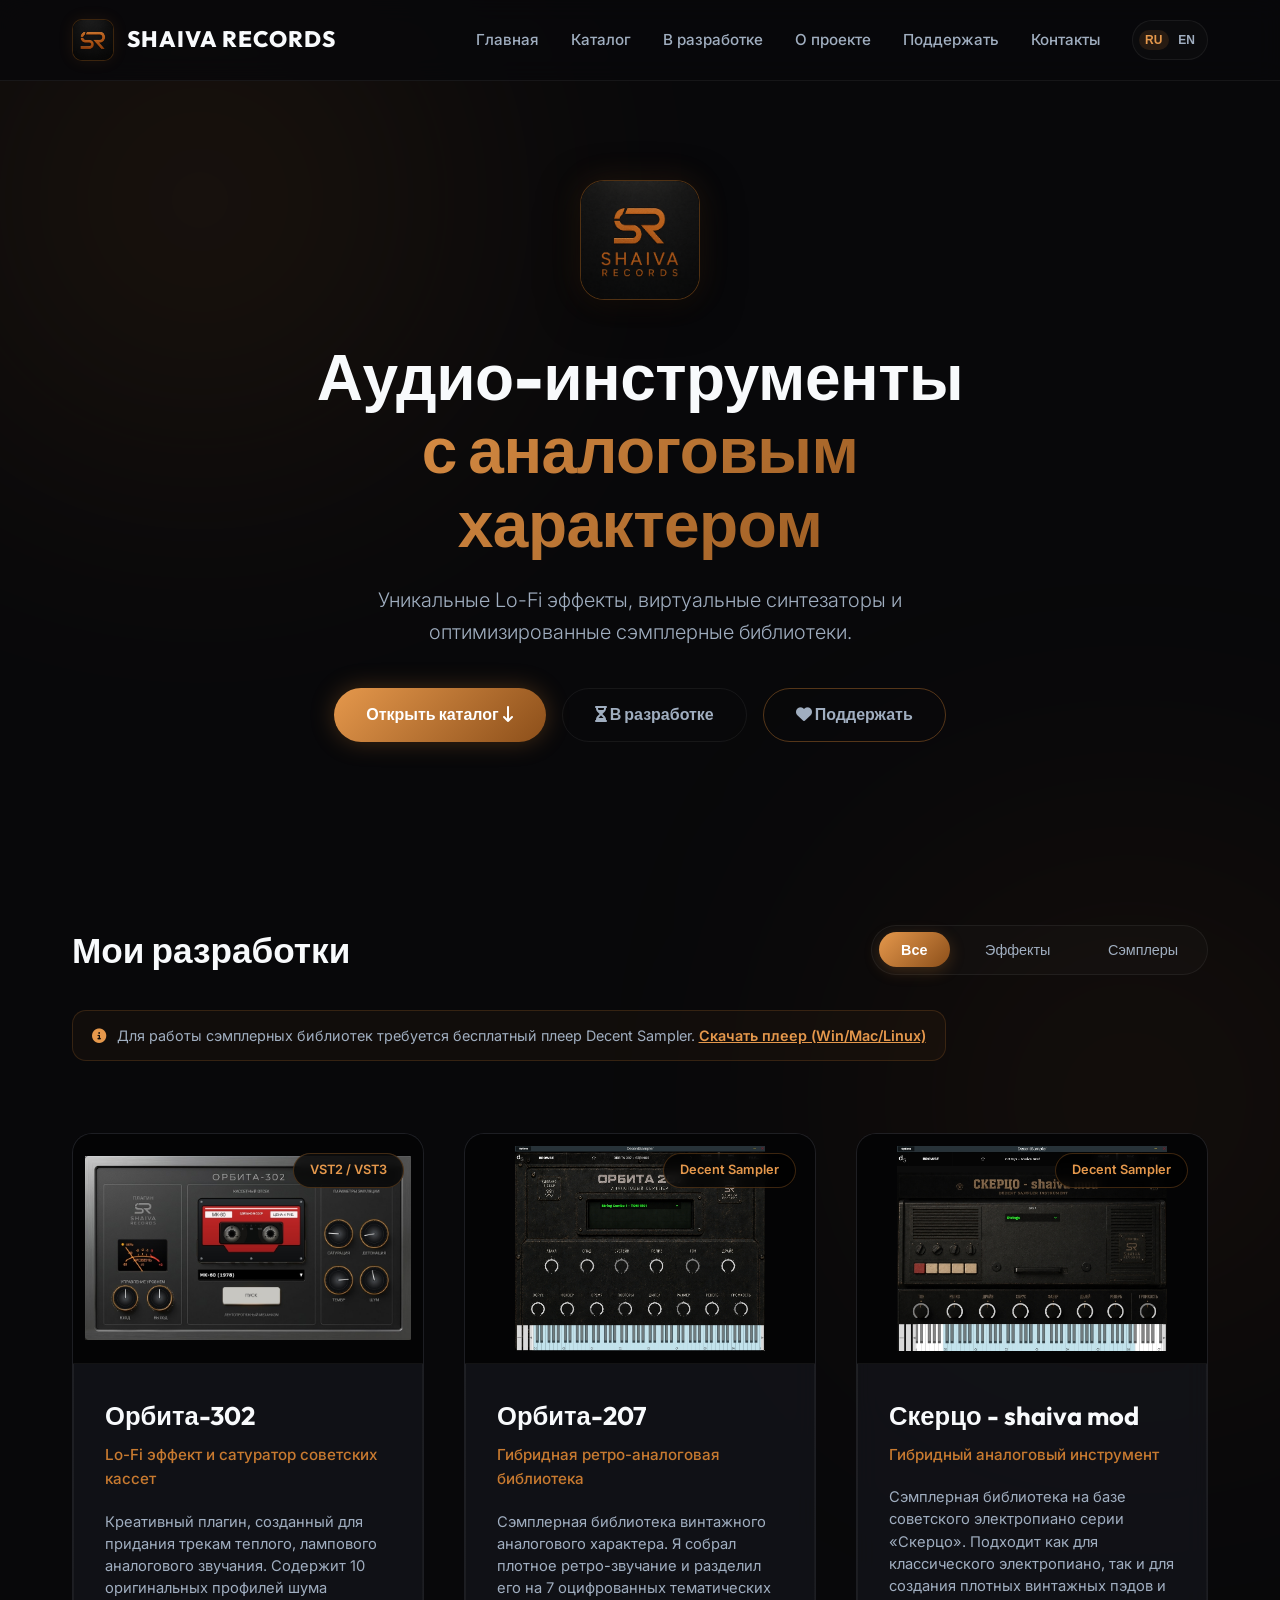
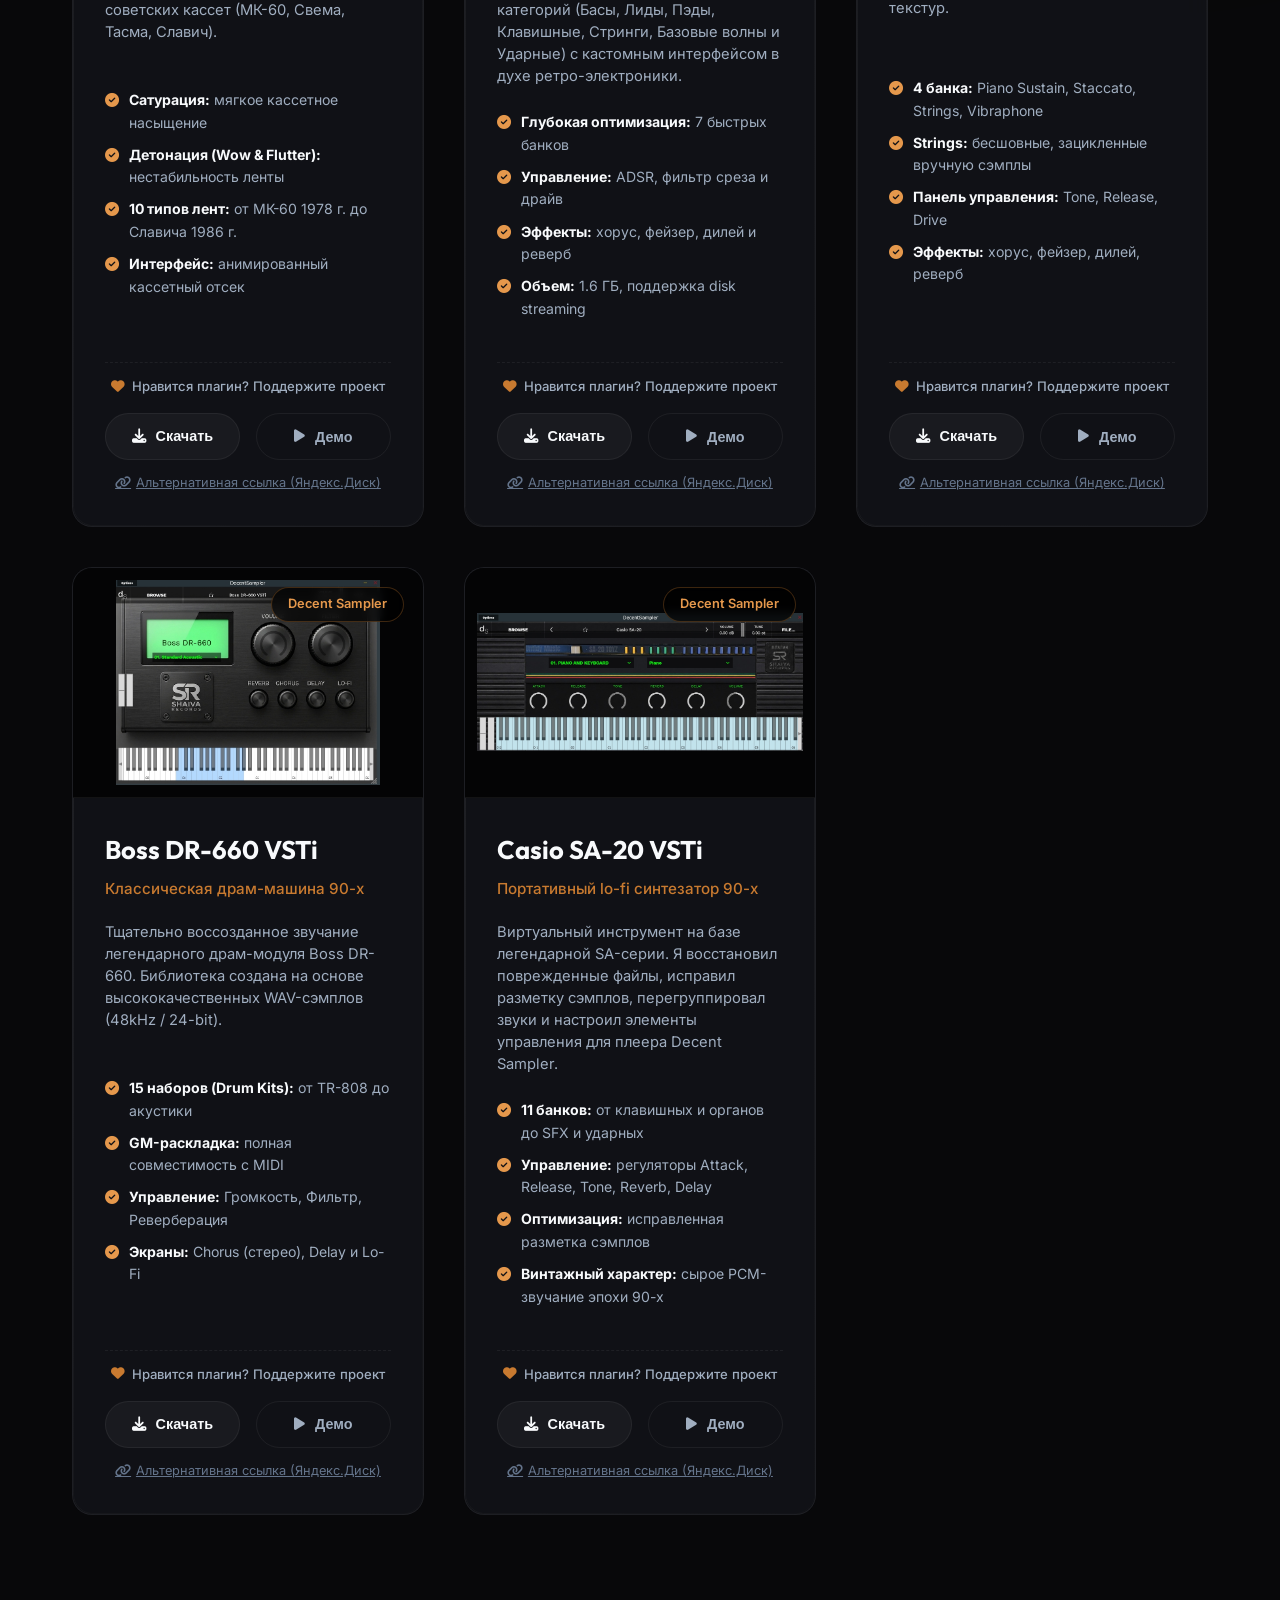
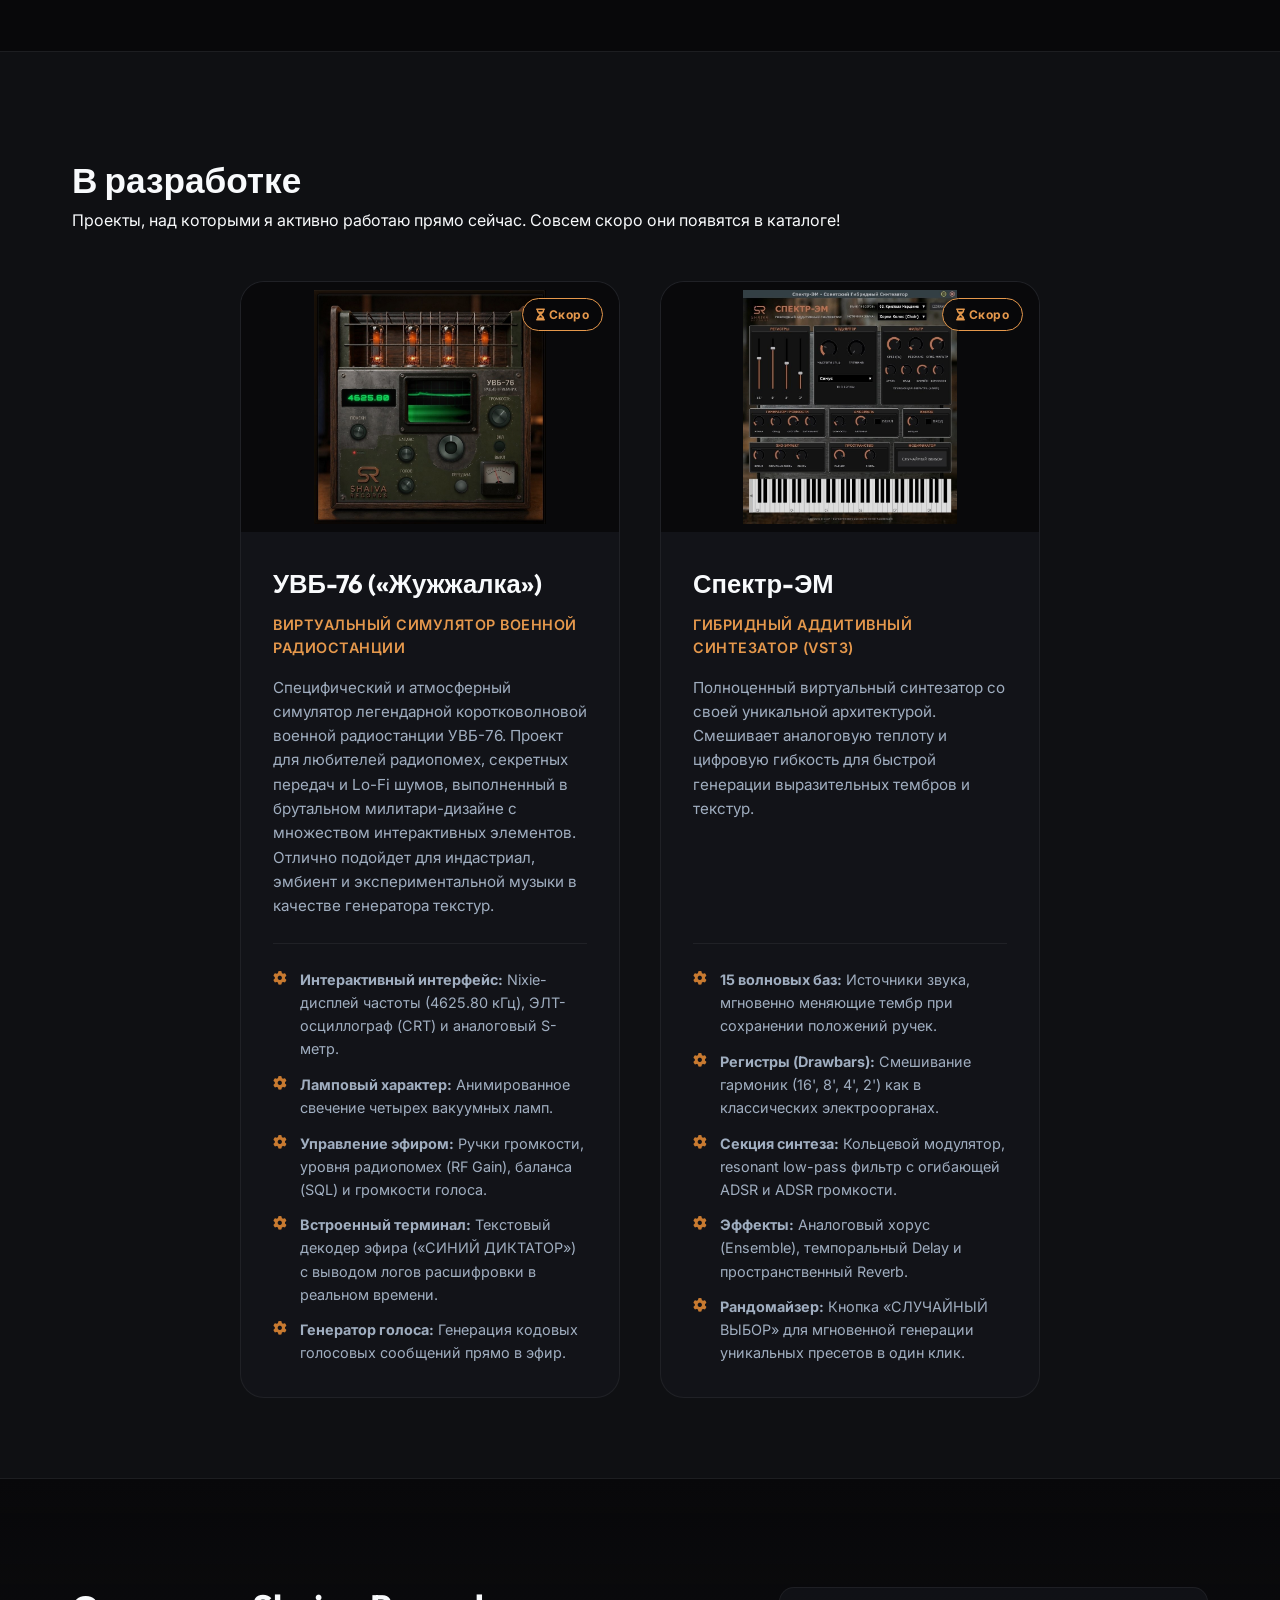
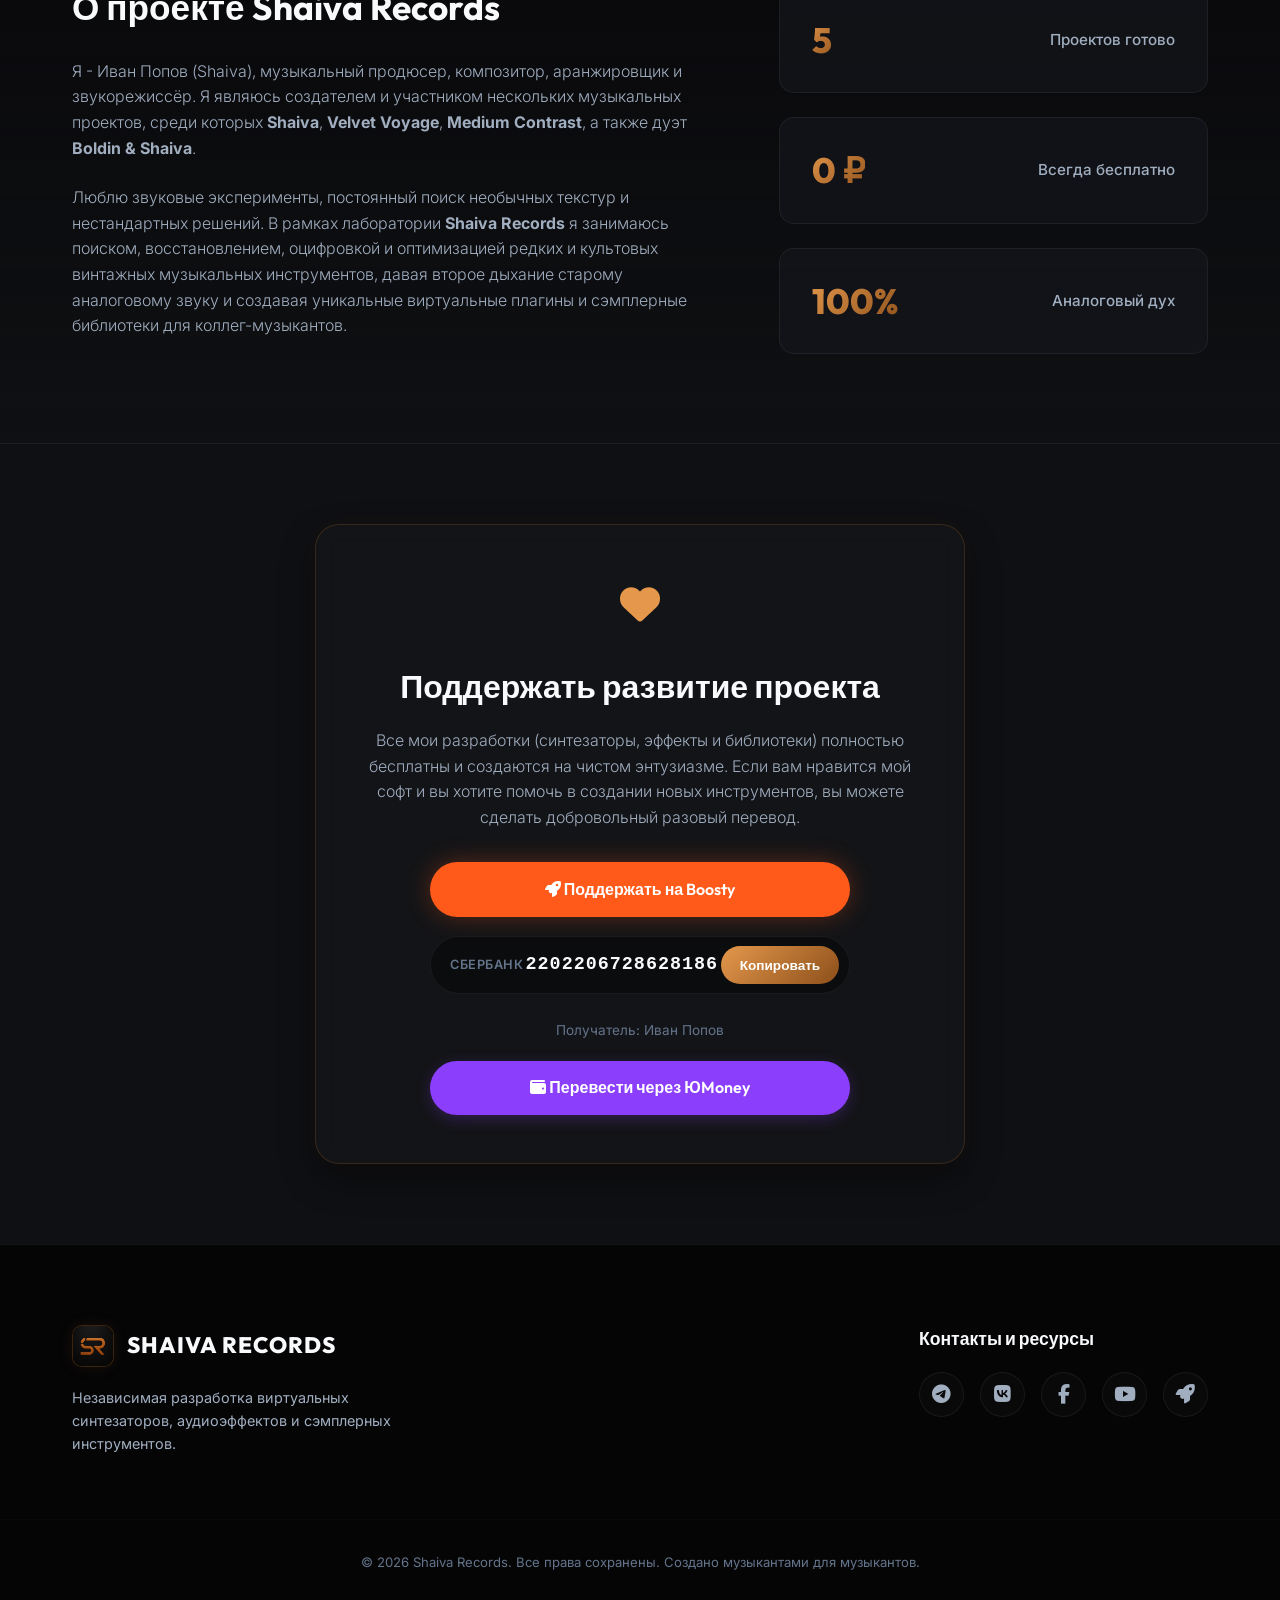
==== commit a1ded1b8: "Add files via upload" ====
--- a/index.html
+++ b/index.html
@@ -140,7 +140,13 @@
                         <span class="lang-en">Samplers</span>
                     </button>
 
-                </div>
+            </div>
+
+            <div class="sampler-notice-box">
+                <p>
+                    <span class="lang-ru"><i class="fa-solid fa-circle-info"></i> Для работы сэмплерных библиотек требуется бесплатный плеер Decent Sampler. <a href="https://github.com/76shaiva-jpg/shaiva-records/releases/download/v1.0/Decent_Sampler.zip" target="_blank" class="notice-link">Скачать плеер (Win/Mac/Linux)</a></span>
+                    <span class="lang-en"><i class="fa-solid fa-circle-info"></i> A free Decent Sampler player is required for sampler libraries. <a href="https://github.com/76shaiva-jpg/shaiva-records/releases/download/v1.0/Decent_Sampler.zip" target="_blank" class="notice-link">Download player (Win/Mac/Linux)</a></span>
+                </p>
             </div>
 
             <div class="products-grid">
@@ -183,9 +189,13 @@
                             <span class="lang-en"><a href="#donate" class="card-support-link"><i class="fa-solid fa-heart"></i> Like it? Support development</a></span>
                         </p>
                         <div class="product-footer">
-                            <a href="https://disk.yandex.ru/d/8AjpdsT4C7jyXw" target="_blank" class="btn btn-card-download"><i class="fa-solid fa-download"></i> <span class="lang-ru">Скачать</span><span class="lang-en">Download</span></a>
-                            <button class="btn btn-card-demo" data-video-id="dQw4w9WgXcQ"><i class="fa-solid fa-play"></i> <span class="lang-ru">Демо</span><span class="lang-en">Demo</span></button>
+                            <a href="https://github.com/76shaiva-jpg/shaiva-records/releases/download/v1.0/Orbita302.zip" target="_blank" class="btn btn-card-download"><i class="fa-solid fa-download"></i> <span class="lang-ru">Скачать</span><span class="lang-en">Download</span></a>
+                            <button class="btn btn-card-demo" data-video-id="M6ZWIm40S28"><i class="fa-solid fa-play"></i> <span class="lang-ru">Демо</span><span class="lang-en">Demo</span></button>
                         </div>
+                        <p class="product-mirror-note">
+                            <span class="lang-ru"><a href="https://disk.yandex.ru/d/8AjpdsT4C7jyXw" target="_blank" class="mirror-link"><i class="fa-solid fa-link"></i> Альтернативная ссылка (Яндекс.Диск)</a></span>
+                            <span class="lang-en"><a href="https://disk.yandex.ru/d/8AjpdsT4C7jyXw" target="_blank" class="mirror-link"><i class="fa-solid fa-link"></i> Alternative link (Yandex.Disk)</a></span>
+                        </p>
                     </div>
                 </div>
 
@@ -228,9 +238,13 @@
                             <span class="lang-en"><a href="#donate" class="card-support-link"><i class="fa-solid fa-heart"></i> Like it? Support development</a></span>
                         </p>
                         <div class="product-footer">
-                            <a href="https://disk.yandex.ru/d/Os1OAFtSfg2XEA" target="_blank" class="btn btn-card-download"><i class="fa-solid fa-download"></i> <span class="lang-ru">Скачать</span><span class="lang-en">Download</span></a>
+                            <a href="https://github.com/76shaiva-jpg/shaiva-records/releases/download/v1.0/ORBITA.207.zip" target="_blank" class="btn btn-card-download"><i class="fa-solid fa-download"></i> <span class="lang-ru">Скачать</span><span class="lang-en">Download</span></a>
                             <button class="btn btn-card-demo" data-video-id="3wnS5niQzsI"><i class="fa-solid fa-play"></i> <span class="lang-ru">Демо</span><span class="lang-en">Demo</span></button>
                         </div>
+                        <p class="product-mirror-note">
+                            <span class="lang-ru"><a href="https://disk.yandex.ru/d/Os1OAFtSfg2XEA" target="_blank" class="mirror-link"><i class="fa-solid fa-link"></i> Альтернативная ссылка (Яндекс.Диск)</a></span>
+                            <span class="lang-en"><a href="https://disk.yandex.ru/d/Os1OAFtSfg2XEA" target="_blank" class="mirror-link"><i class="fa-solid fa-link"></i> Alternative link (Yandex.Disk)</a></span>
+                        </p>
                     </div>
                 </div>
 
@@ -273,9 +287,13 @@
                             <span class="lang-en"><a href="#donate" class="card-support-link"><i class="fa-solid fa-heart"></i> Like it? Support development</a></span>
                         </p>
                         <div class="product-footer">
-                            <a href="https://disk.yandex.ru/d/v5ExWhFOUmTi9g" target="_blank" class="btn btn-card-download"><i class="fa-solid fa-download"></i> <span class="lang-ru">Скачать</span><span class="lang-en">Download</span></a>
-                            <button class="btn btn-card-demo" data-video-id="dQw4w9WgXcQ"><i class="fa-solid fa-play"></i> <span class="lang-ru">Демо</span><span class="lang-en">Demo</span></button>
+                            <a href="https://github.com/76shaiva-jpg/shaiva-records/releases/download/v1.0/Scherzo.202.zip" target="_blank" class="btn btn-card-download"><i class="fa-solid fa-download"></i> <span class="lang-ru">Скачать</span><span class="lang-en">Download</span></a>
+                            <button class="btn btn-card-demo" data-video-id="M6ZWIm40S28"><i class="fa-solid fa-play"></i> <span class="lang-ru">Демо</span><span class="lang-en">Demo</span></button>
                         </div>
+                        <p class="product-mirror-note">
+                            <span class="lang-ru"><a href="https://disk.yandex.ru/d/v5ExWhFOUmTi9g" target="_blank" class="mirror-link"><i class="fa-solid fa-link"></i> Альтернативная ссылка (Яндекс.Диск)</a></span>
+                            <span class="lang-en"><a href="https://disk.yandex.ru/d/v5ExWhFOUmTi9g" target="_blank" class="mirror-link"><i class="fa-solid fa-link"></i> Alternative link (Yandex.Disk)</a></span>
+                        </p>
                     </div>
                 </div>
 
@@ -318,9 +336,13 @@
                             <span class="lang-en"><a href="#donate" class="card-support-link"><i class="fa-solid fa-heart"></i> Like it? Support development</a></span>
                         </p>
                         <div class="product-footer">
-                            <a href="https://disk.yandex.ru/d/vrENdZA-HZeqmQ" target="_blank" class="btn btn-card-download"><i class="fa-solid fa-download"></i> <span class="lang-ru">Скачать</span><span class="lang-en">Download</span></a>
+                            <a href="https://github.com/76shaiva-jpg/shaiva-records/releases/download/v1.0/Boss.DR-660.zip" target="_blank" class="btn btn-card-download"><i class="fa-solid fa-download"></i> <span class="lang-ru">Скачать</span><span class="lang-en">Download</span></a>
                             <button class="btn btn-card-demo" data-video-id="dQw4w9WgXcQ"><i class="fa-solid fa-play"></i> <span class="lang-ru">Демо</span><span class="lang-en">Demo</span></button>
                         </div>
+                        <p class="product-mirror-note">
+                            <span class="lang-ru"><a href="https://disk.yandex.ru/d/vrENdZA-HZeqmQ" target="_blank" class="mirror-link"><i class="fa-solid fa-link"></i> Альтернативная ссылка (Яндекс.Диск)</a></span>
+                            <span class="lang-en"><a href="https://disk.yandex.ru/d/vrENdZA-HZeqmQ" target="_blank" class="mirror-link"><i class="fa-solid fa-link"></i> Alternative link (Yandex.Disk)</a></span>
+                        </p>
                     </div>
                 </div>
 
@@ -363,9 +385,13 @@
                             <span class="lang-en"><a href="#donate" class="card-support-link"><i class="fa-solid fa-heart"></i> Like it? Support development</a></span>
                         </p>
                         <div class="product-footer">
-                            <a href="https://disk.yandex.ru/d/A48B83h3X0rS3w" target="_blank" class="btn btn-card-download"><i class="fa-solid fa-download"></i> <span class="lang-ru">Скачать</span><span class="lang-en">Download</span></a>
+                            <a href="https://github.com/76shaiva-jpg/shaiva-records/releases/download/v1.0/CasioSA20.zip" target="_blank" class="btn btn-card-download"><i class="fa-solid fa-download"></i> <span class="lang-ru">Скачать</span><span class="lang-en">Download</span></a>
                             <button class="btn btn-card-demo" data-video-id="-wvRbq2Tc9M"><i class="fa-solid fa-play"></i> <span class="lang-ru">Демо</span><span class="lang-en">Demo</span></button>
                         </div>
+                        <p class="product-mirror-note">
+                            <span class="lang-ru"><a href="https://disk.yandex.ru/d/A48B83h3X0rS3w" target="_blank" class="mirror-link"><i class="fa-solid fa-link"></i> Альтернативная ссылка (Яндекс.Диск)</a></span>
+                            <span class="lang-en"><a href="https://disk.yandex.ru/d/A48B83h3X0rS3w" target="_blank" class="mirror-link"><i class="fa-solid fa-link"></i> Alternative link (Yandex.Disk)</a></span>
+                        </p>
                     </div>
                 </div>
 
--- a/style.css
+++ b/style.css
@@ -1320,3 +1320,51 @@
         justify-content: center;
     }
 }
+
+/* Sampler Notice Box & Mirror Links */
+.sampler-notice-box {
+    background: rgba(200, 122, 48, 0.05);
+    border: 1px solid rgba(200, 122, 48, 0.2);
+    border-radius: 14px;
+    padding: 0.8rem 1.2rem;
+    margin: 0rem 0 2.5rem 0;
+    text-align: center;
+    font-size: 0.9rem;
+    color: var(--text-secondary);
+}
+
+.sampler-notice-box i {
+    color: var(--accent-copper-light);
+    margin-right: 0.4rem;
+}
+
+.sampler-notice-box .notice-link {
+    color: var(--accent-copper-light);
+    text-decoration: underline;
+    font-weight: 600;
+    transition: var(--transition-normal);
+}
+
+.sampler-notice-box .notice-link:hover {
+    color: var(--text-primary);
+    text-shadow: 0 0 10px rgba(255, 255, 255, 0.2);
+}
+
+.product-mirror-note {
+    text-align: center;
+    margin-top: 0.8rem;
+    font-size: 0.8rem;
+}
+
+.mirror-link {
+    color: var(--text-muted);
+    transition: var(--transition-normal);
+    display: inline-flex;
+    align-items: center;
+    gap: 0.3rem;
+}
+
+.mirror-link:hover {
+    color: var(--accent-copper-light);
+    text-decoration: underline;
+}
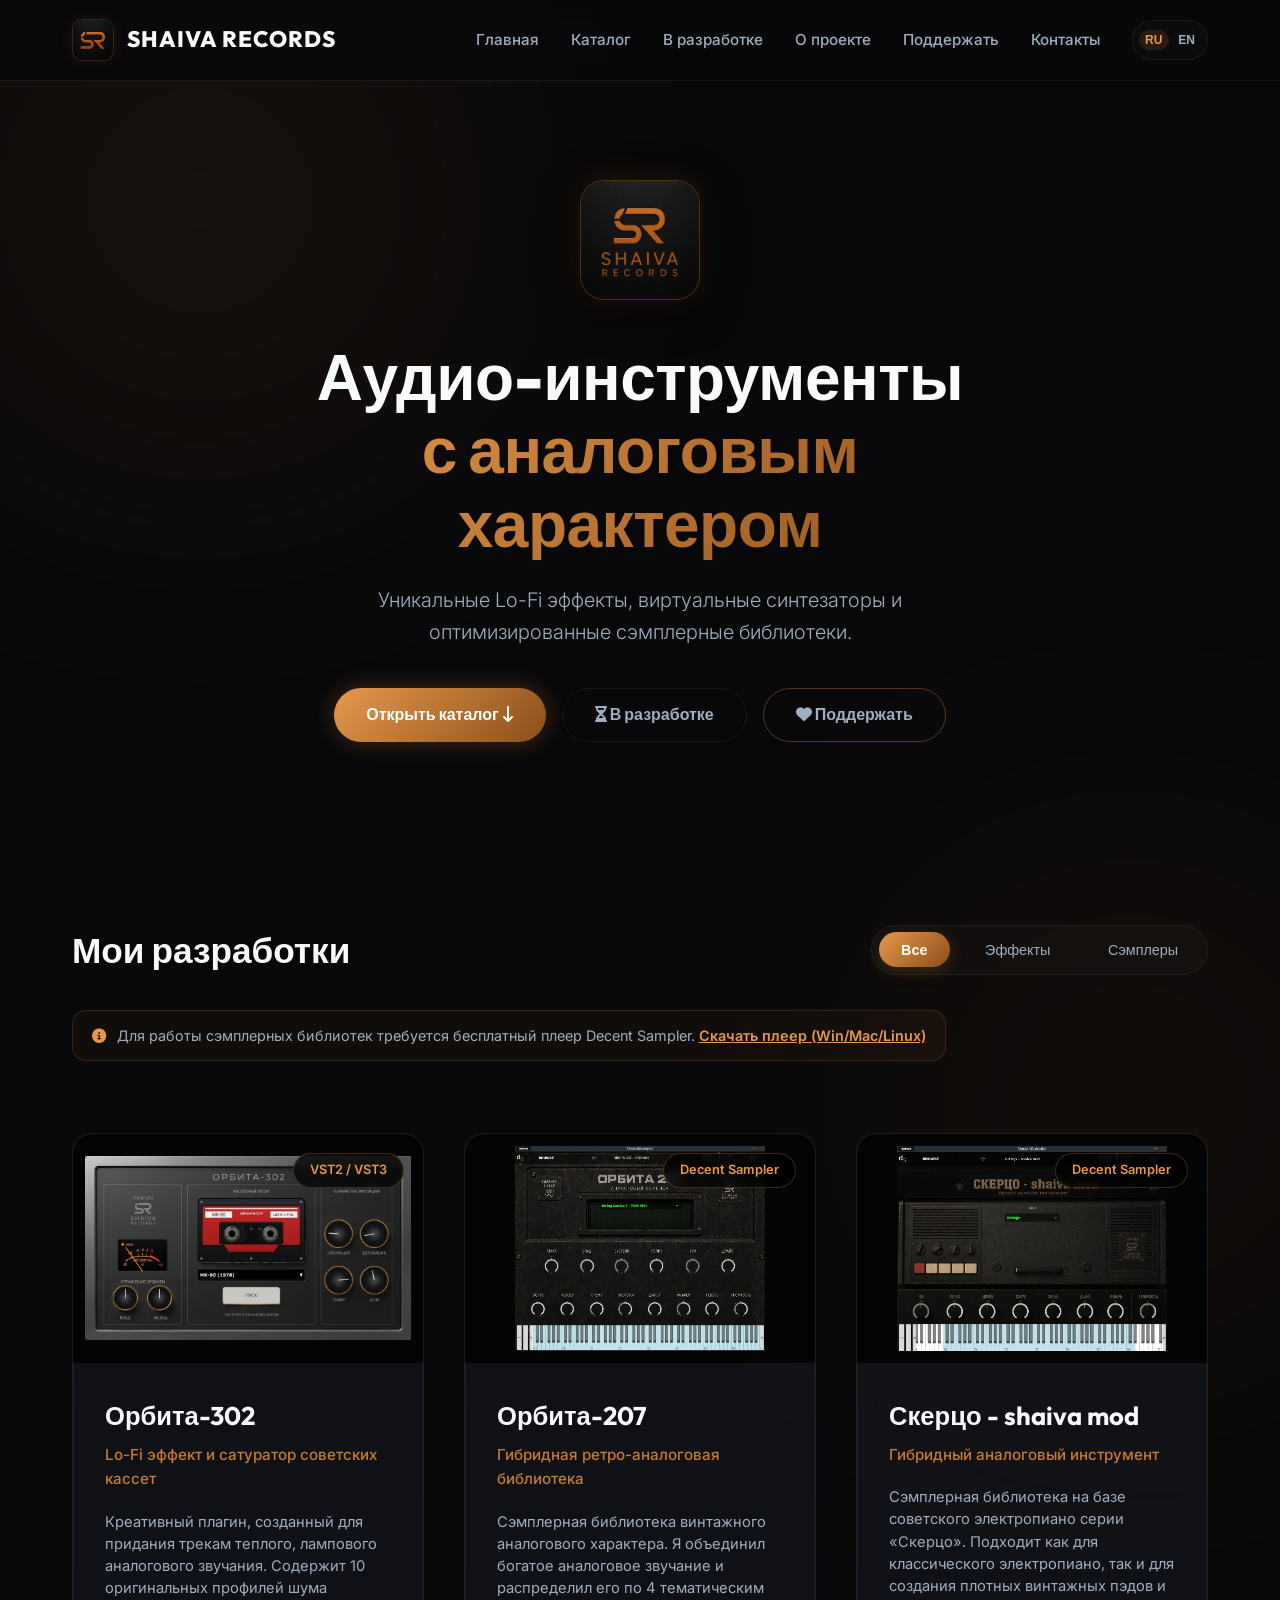
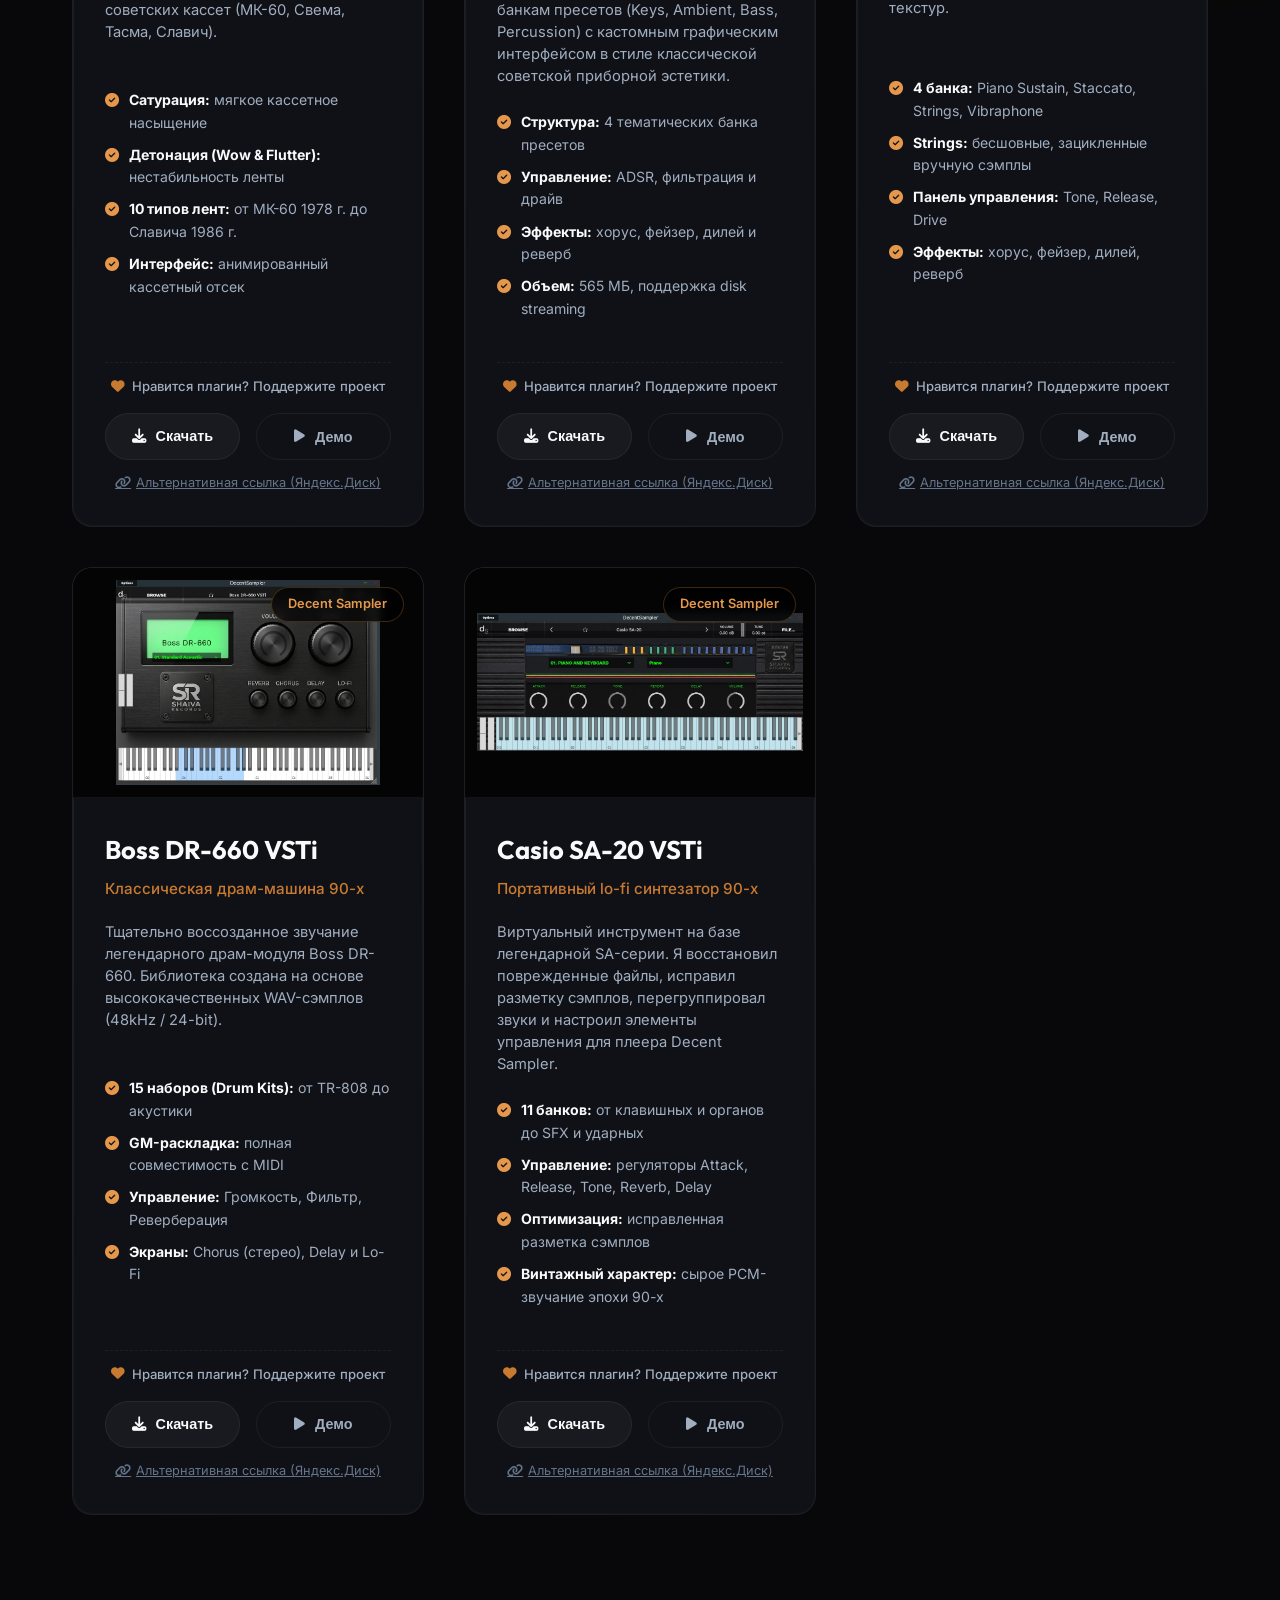
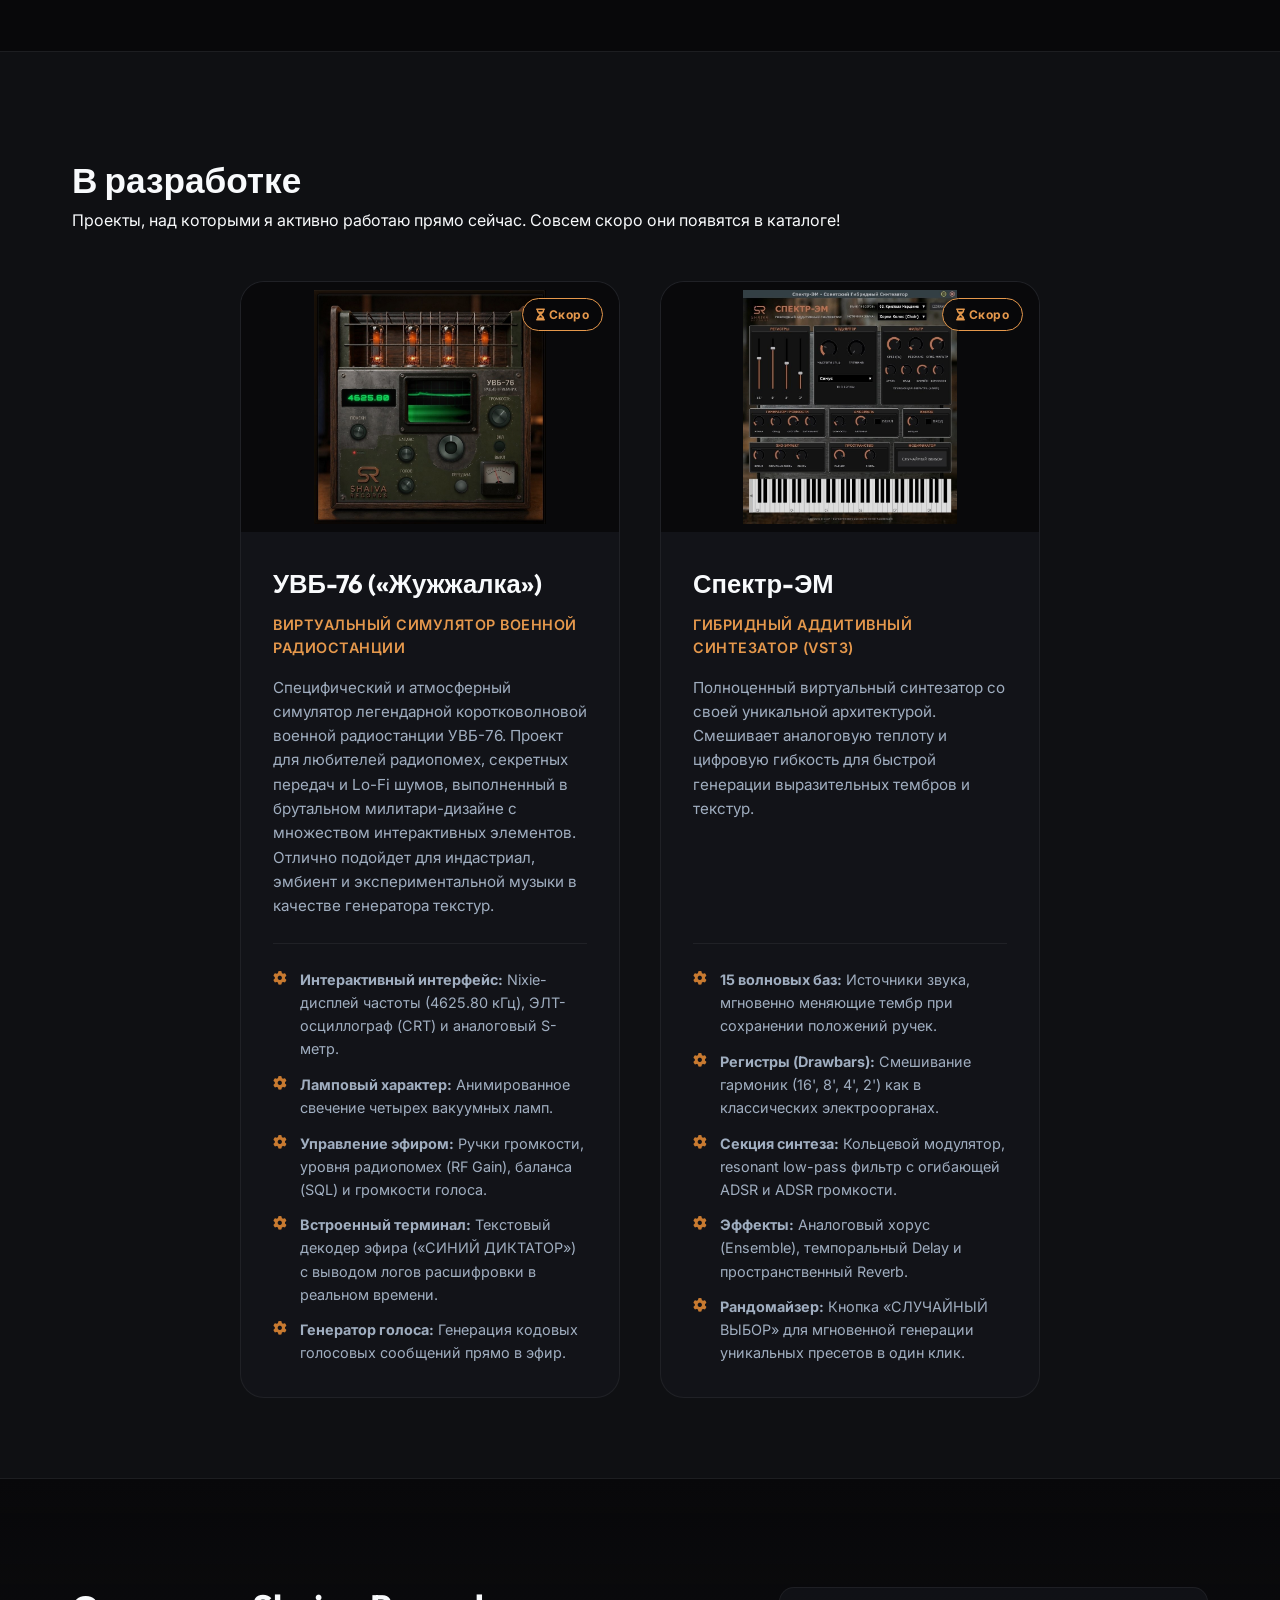
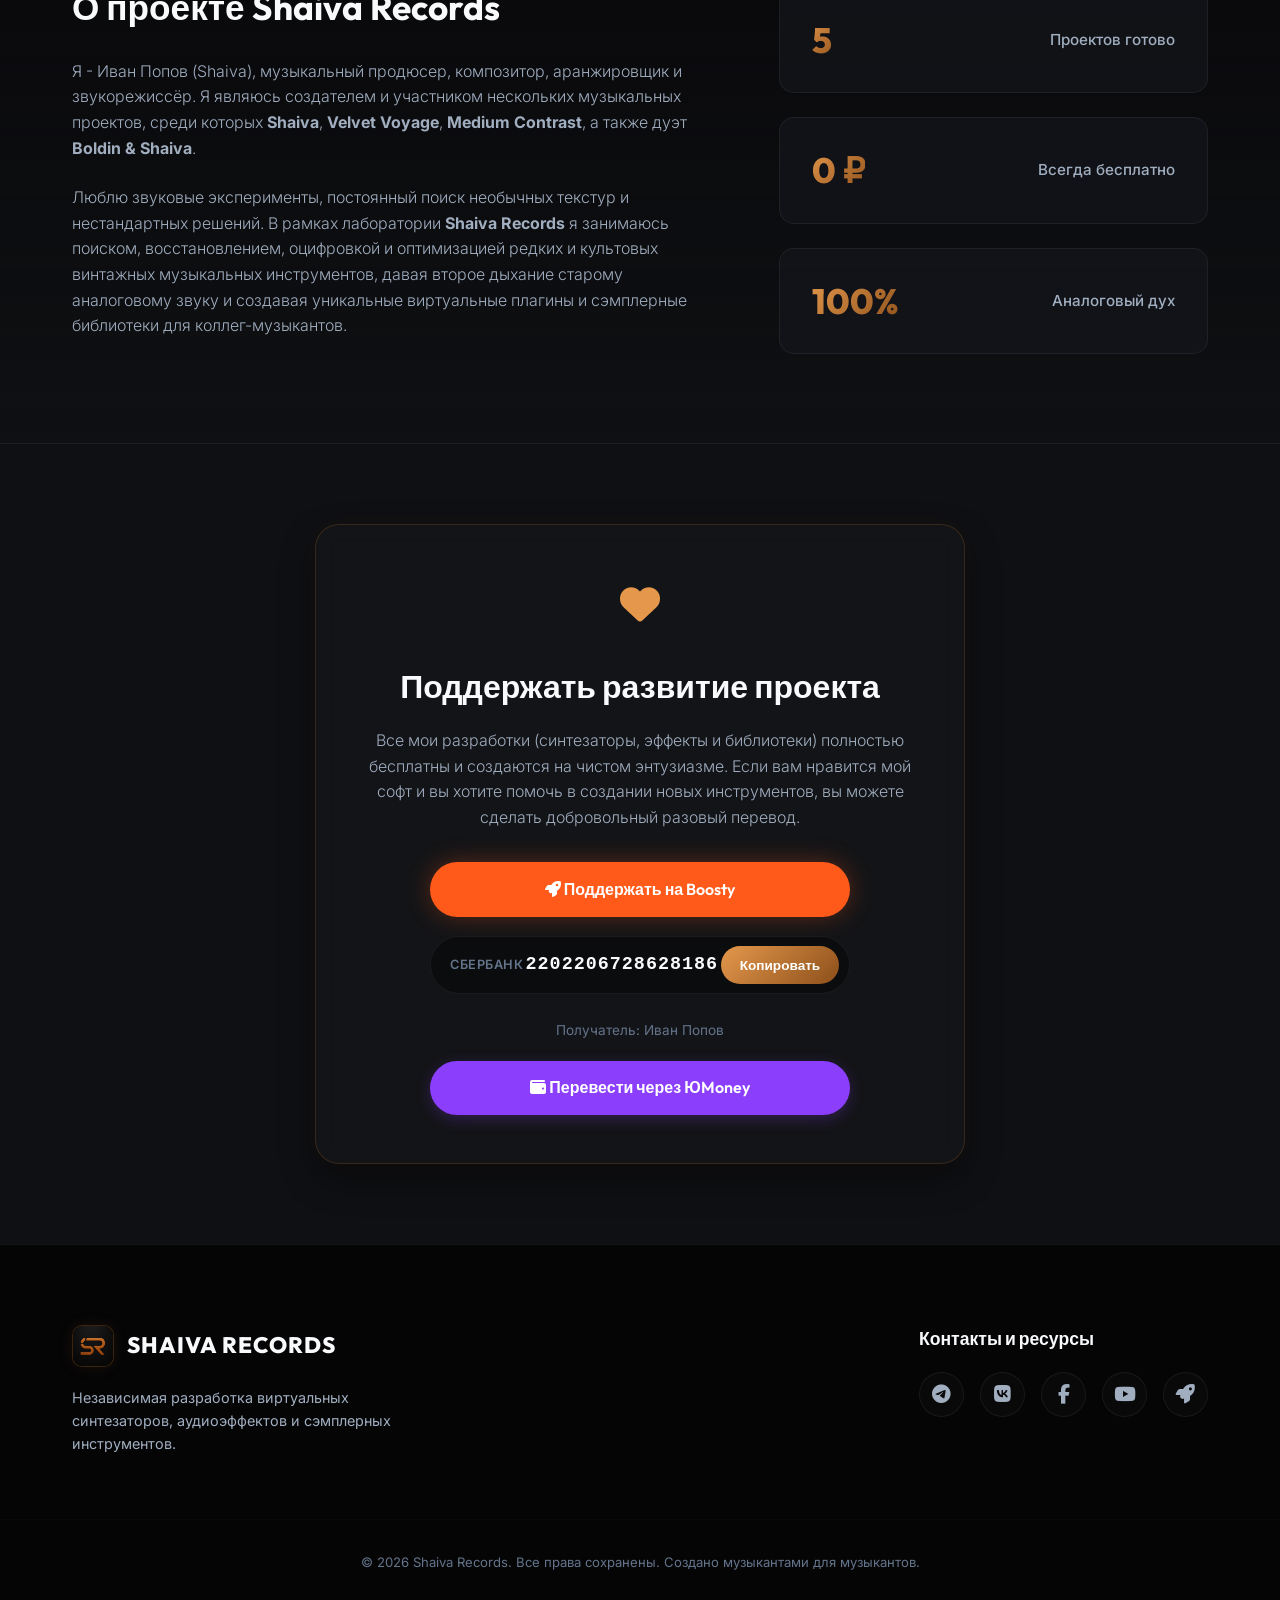
==== commit e397f2fe: "Add files via upload" ====
--- a/index.html
+++ b/index.html
@@ -212,25 +212,25 @@
                             <span class="lang-en">Hybrid retro-analog library</span>
                         </p>
                         <p class="product-desc">
-                            <span class="lang-ru">Сэмплерная библиотека винтажного аналогового характера. Я собрал плотное ретро-звучание и разделил его на 7 оцифрованных тематических категорий (Басы, Лиды, Пэды, Клавишные, Стринги, Базовые волны и Ударные) с кастомным интерфейсом в духе ретро-электроники.</span>
-                            <span class="lang-en">A sampler library of vintage analog character. I collected a dense analog sound and split it into 7 optimized thematic categories (Basses, Leads, Pads, Keys, Strings, Basic Waveforms, and Drums) with a custom interface in the spirit of retro electronics.</span>
+                            <span class="lang-ru">Сэмплерная библиотека винтажного аналогового характера. Я объединил богатое аналоговое звучание и распределил его по 4 тематическим банкам пресетов (Keys, Ambient, Bass, Percussion) с кастомным графическим интерфейсом в стиле классической советской приборной эстетики.</span>
+                            <span class="lang-en">A sampler library of vintage analog character. I collected a rich analog sound and split it into 4 thematic preset banks (Keys, Ambient, Bass, Percussion) with a custom interface in the style of classic Soviet electronics.</span>
                         </p>
                         <ul class="product-features">
                             <li><i class="fa-solid fa-circle-check"></i> 
-                                <span class="lang-ru"><strong>Глубокая оптимизация:</strong> 7 быстрых банков</span>
-                                <span class="lang-en"><strong>Highly Optimized:</strong> split into 7 fast banks</span>
-                            </li>
-                            <li><i class="fa-solid fa-circle-check"></i> 
-                                <span class="lang-ru"><strong>Управление:</strong> ADSR, фильтр среза и драйв</span>
-                                <span class="lang-en"><strong>Controls:</strong> ADSR, cutoff filter, and drive</span>
+                                <span class="lang-ru"><strong>Структура:</strong> 4 тематических банка пресетов</span>
+                                <span class="lang-en"><strong>Structure:</strong> 4 thematic preset banks</span>
+                            </li>
+                            <li><i class="fa-solid fa-circle-check"></i> 
+                                <span class="lang-ru"><strong>Управление:</strong> ADSR, фильтрация и драйв</span>
+                                <span class="lang-en"><strong>Controls:</strong> ADSR, filter, and drive knobs</span>
                             </li>
                             <li><i class="fa-solid fa-circle-check"></i> 
                                 <span class="lang-ru"><strong>Эффекты:</strong> хорус, фейзер, дилей и реверб</span>
                                 <span class="lang-en"><strong>Effects:</strong> chorus, phaser, delay, and reverb</span>
                             </li>
                             <li><i class="fa-solid fa-circle-check"></i> 
-                                <span class="lang-ru"><strong>Объем:</strong> 1.6 ГБ, поддержка disk streaming</span>
-                                <span class="lang-en"><strong>Size:</strong> 1.6 GB, supports disk streaming</span>
+                                <span class="lang-ru"><strong>Объем:</strong> 565 МБ, поддержка disk streaming</span>
+                                <span class="lang-en"><strong>Size:</strong> 565 MB, supports disk streaming</span>
                             </li>
                         </ul>
                         <p class="product-support-note">
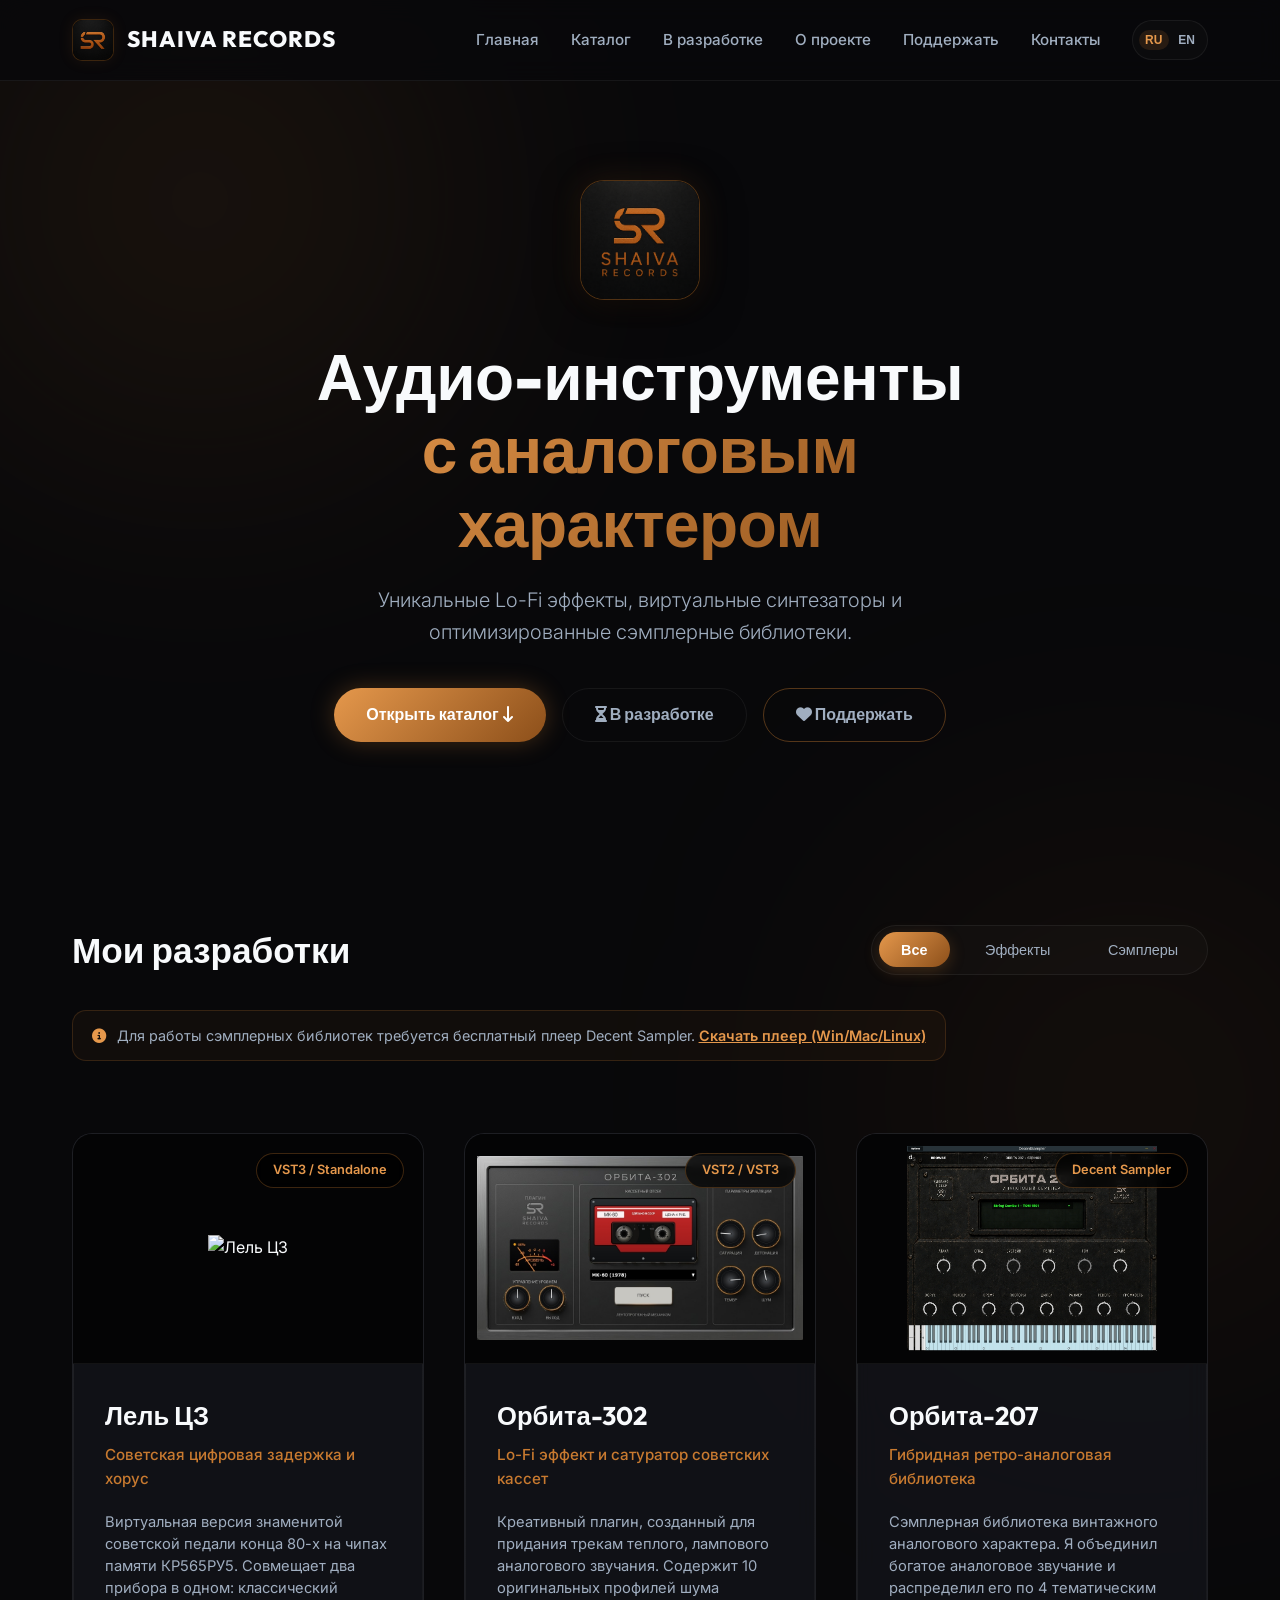
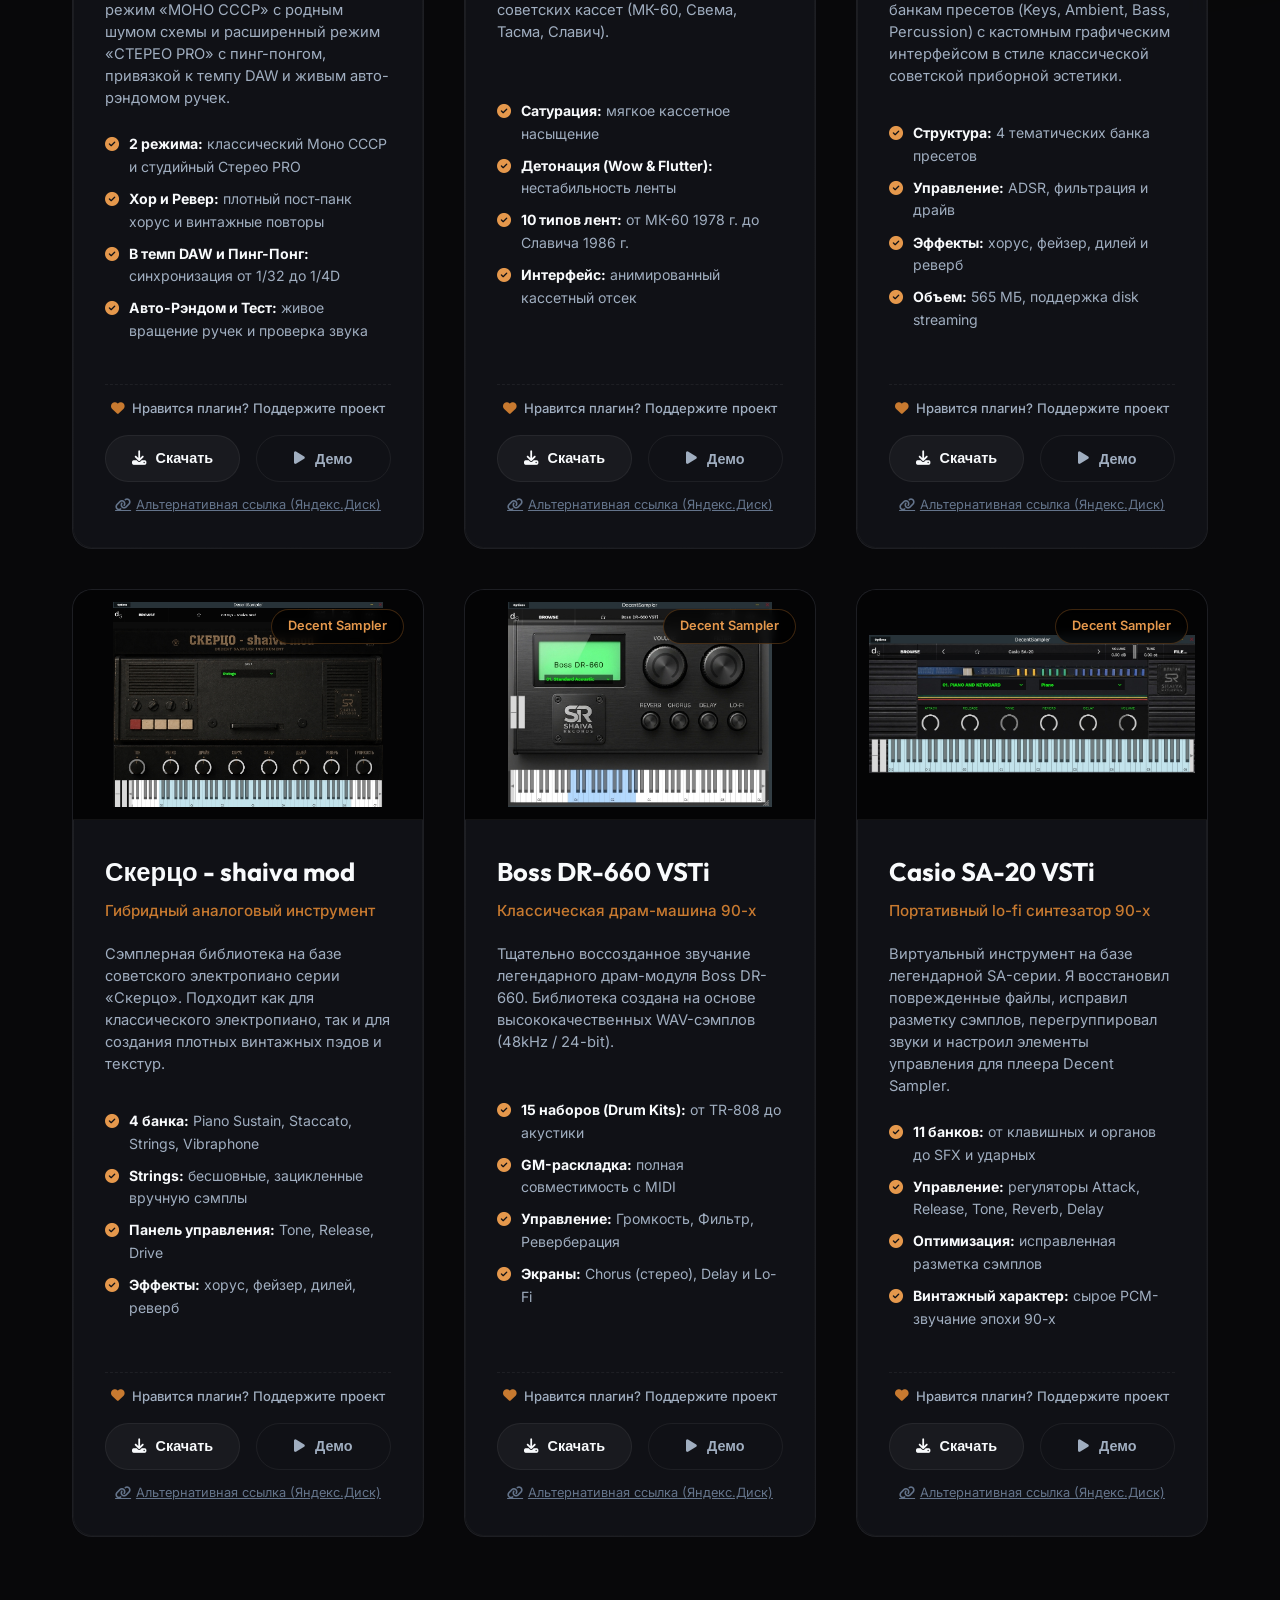
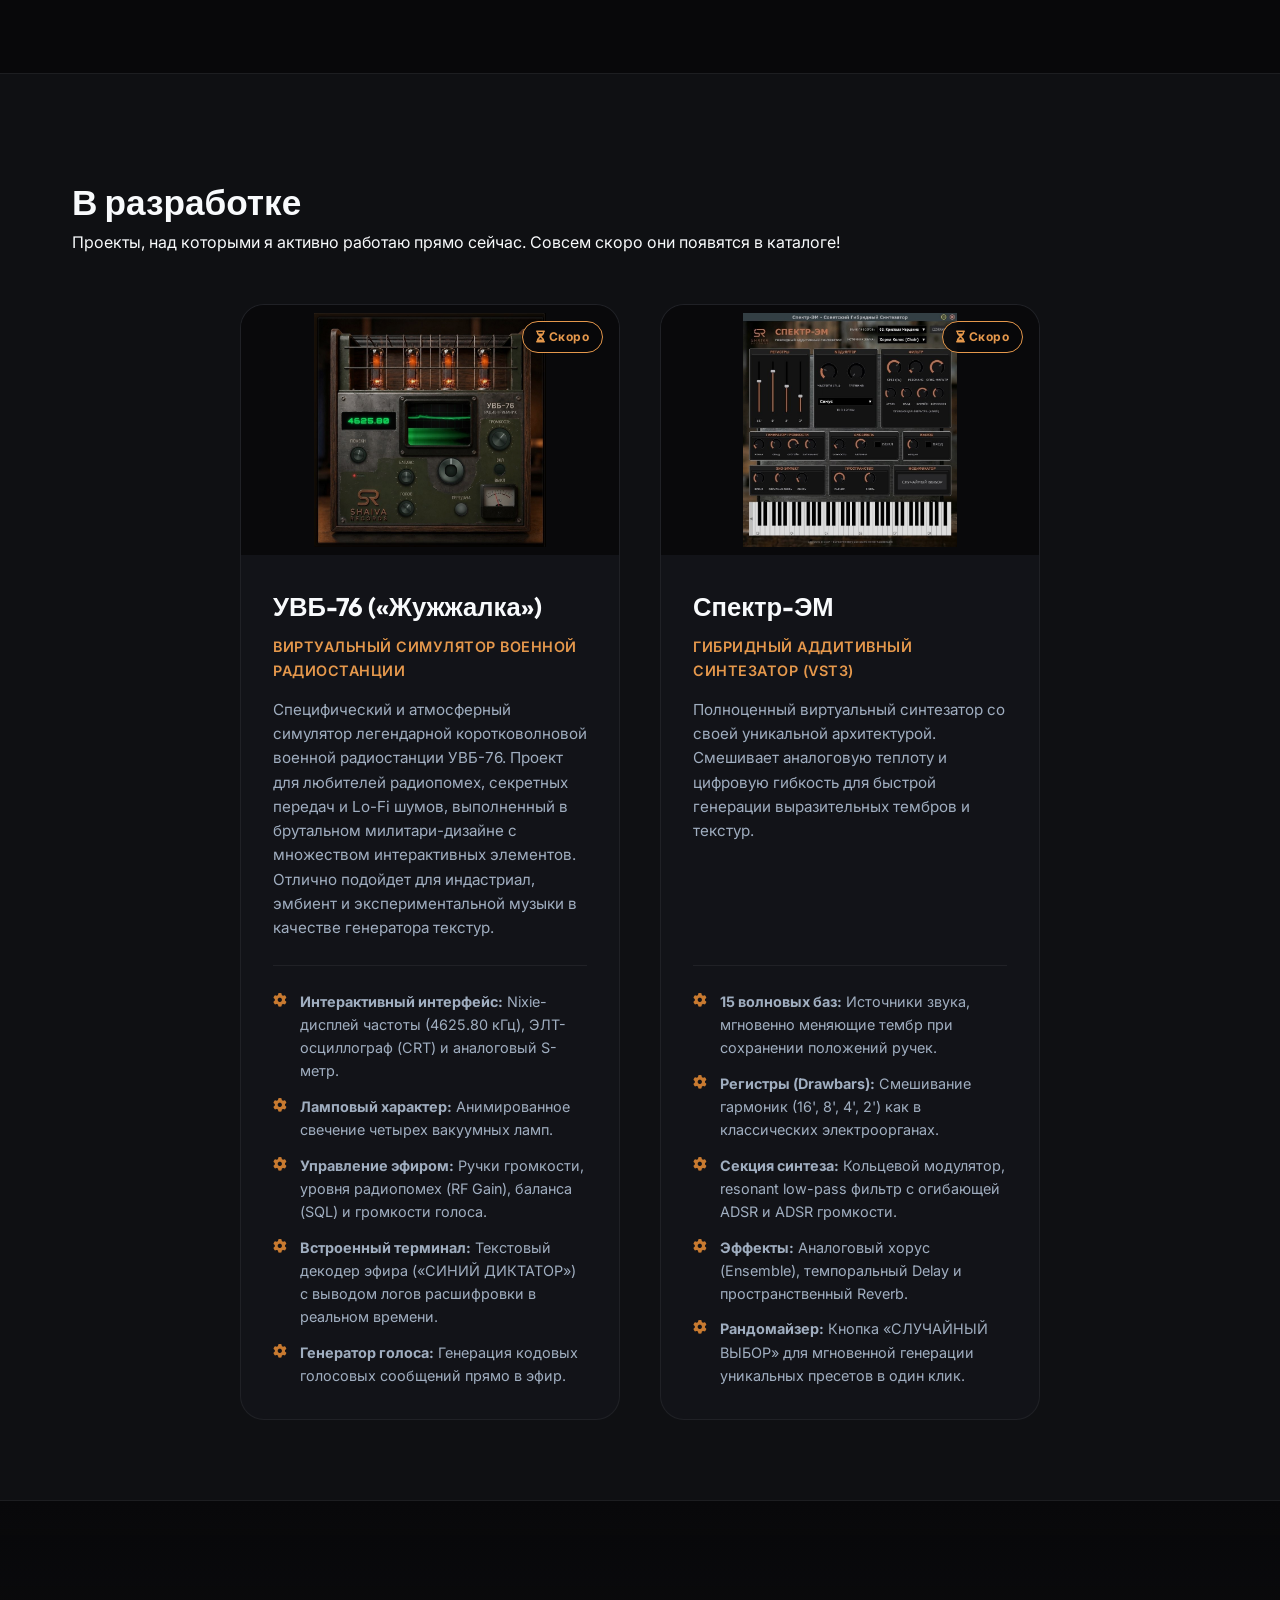
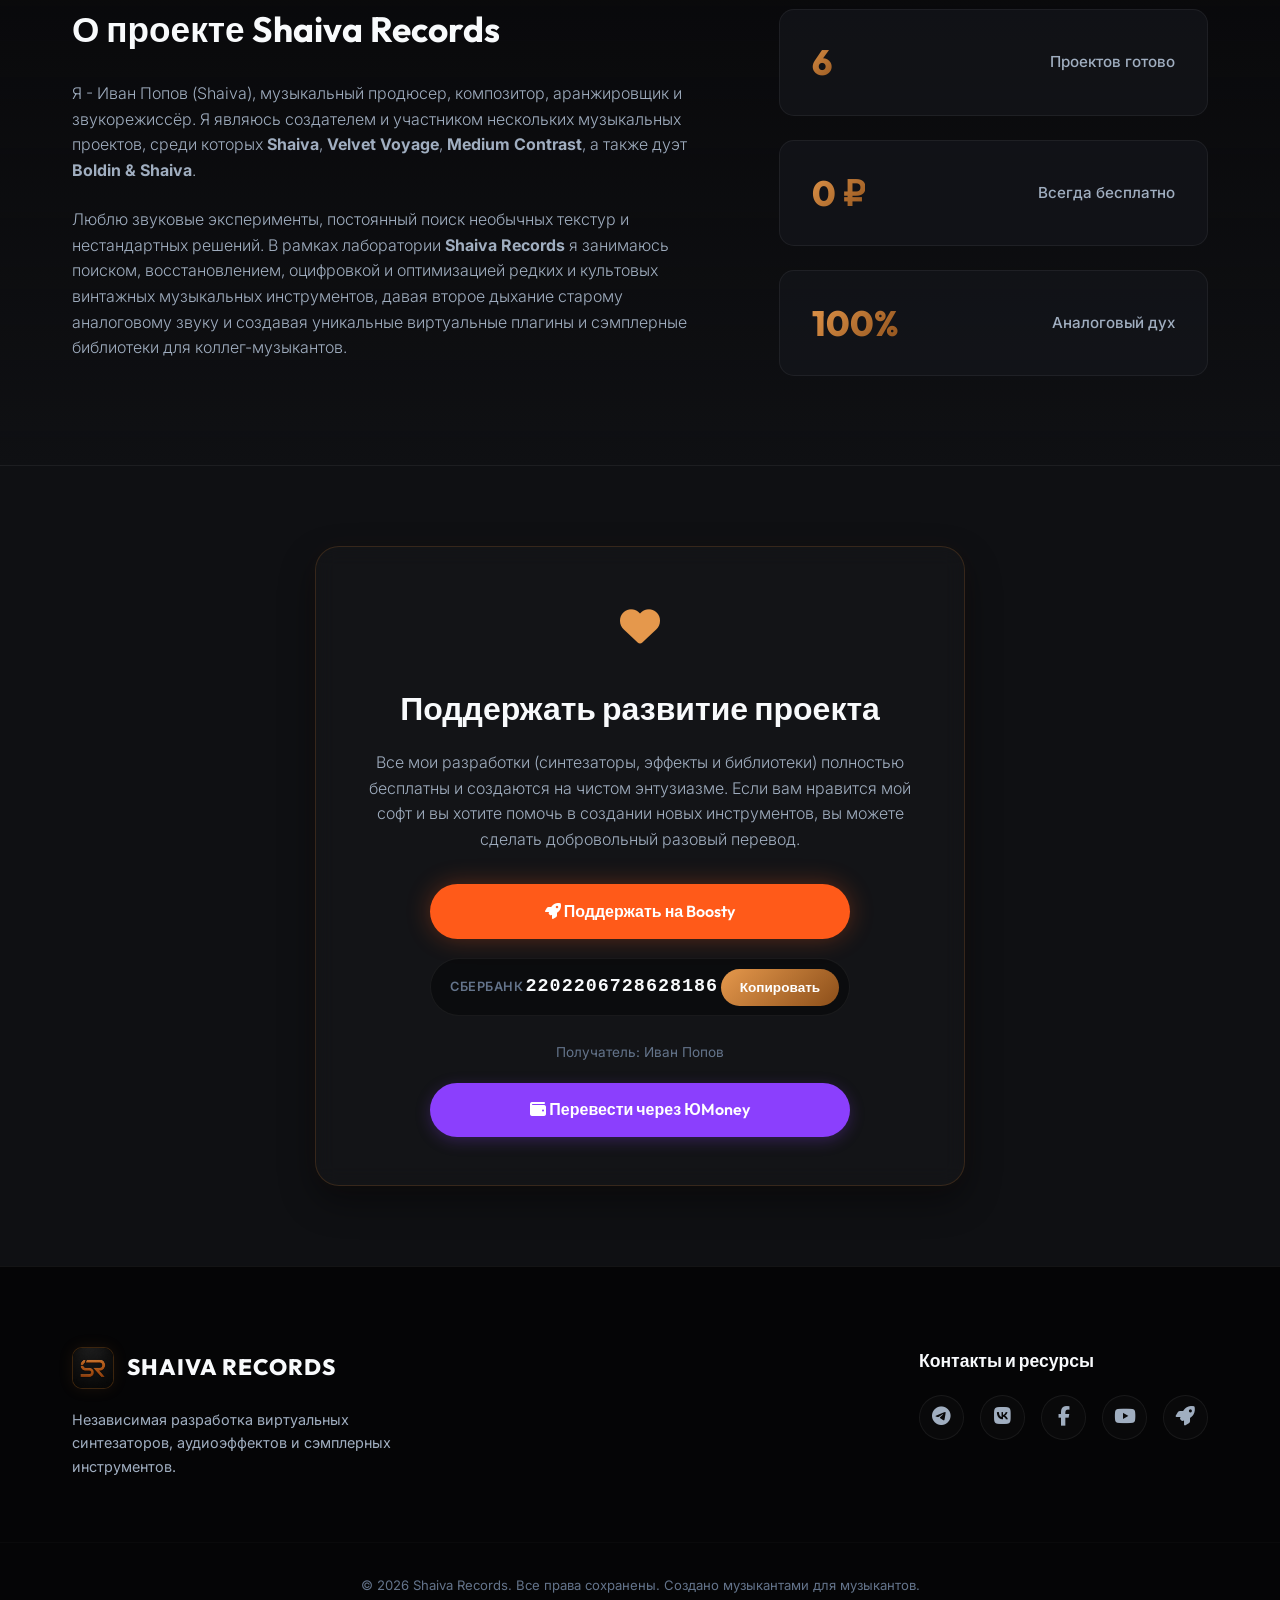
==== commit 48a56b19: "Add files via upload" ====
--- a/index.html
+++ b/index.html
@@ -150,7 +150,56 @@
             </div>
 
             <div class="products-grid">
-                <!-- Карточка 1: Орбита-302 -->
+                <!-- Карточка 1: Лель ЦЗ -->
+                <div class="product-card" data-category="effects">
+                    <div class="product-badge">VST3 / Standalone</div>
+                    <div class="product-image-container">
+                        <img src="images/lel_cz.jpg" alt="Лель ЦЗ" class="product-image">
+                    </div>
+                    <div class="product-info">
+                        <h3 class="product-name">Лель ЦЗ</h3>
+                        <p class="product-tagline">
+                            <span class="lang-ru">Советская цифровая задержка и хорус</span>
+                            <span class="lang-en">Soviet 8-bit digital delay &amp; chorus</span>
+                        </p>
+                        <p class="product-desc">
+                            <span class="lang-ru">Виртуальная версия знаменитой советской педали конца 80-х на чипах памяти КР565РУ5. Совмещает два прибора в одном: классический режим «МОНО СССР» с родным шумом схемы и расширенный режим «СТЕРЕО PRO» с пинг-понгом, привязкой к темпу DAW и живым авто-рэндомом ручек.</span>
+                            <span class="lang-en">A virtual recreation of the iconic late-80s Soviet pedal built on KR565RU5 memory chips. Combines two modes in one unit: classic 'MONO USSR' with authentic circuit noise and 'STEREO PRO' with ping-pong delay, DAW tempo sync, and live auto-randomization.</span>
+                        </p>
+                        <ul class="product-features">
+                            <li><i class="fa-solid fa-circle-check"></i> 
+                                <span class="lang-ru"><strong>2 режима:</strong> классический Моно СССР и студийный Стерео PRO</span>
+                                <span class="lang-en"><strong>2 Modes:</strong> classic Mono USSR &amp; studio Stereo PRO</span>
+                            </li>
+                            <li><i class="fa-solid fa-circle-check"></i> 
+                                <span class="lang-ru"><strong>Хор и Ревер:</strong> плотный пост-панк хорус и винтажные повторы</span>
+                                <span class="lang-en"><strong>Chorus &amp; Delay:</strong> lush post-punk chorus &amp; vintage repeats</span>
+                            </li>
+                            <li><i class="fa-solid fa-circle-check"></i> 
+                                <span class="lang-ru"><strong>В темп DAW и Пинг-Понг:</strong> синхронизация от 1/32 до 1/4D</span>
+                                <span class="lang-en"><strong>DAW Sync &amp; Ping-Pong:</strong> tempo sync from 1/32 to 1/4D</span>
+                            </li>
+                            <li><i class="fa-solid fa-circle-check"></i> 
+                                <span class="lang-ru"><strong>Авто-Рэндом и Тест:</strong> живое вращение ручек и проверка звука</span>
+                                <span class="lang-en"><strong>Auto-Random &amp; Test:</strong> live knob motion &amp; built-in test signal</span>
+                            </li>
+                        </ul>
+                        <p class="product-support-note">
+                            <span class="lang-ru"><a href="#donate" class="card-support-link"><i class="fa-solid fa-heart"></i> Нравится плагин? Поддержите проект</a></span>
+                            <span class="lang-en"><a href="#donate" class="card-support-link"><i class="fa-solid fa-heart"></i> Like it? Support development</a></span>
+                        </p>
+                        <div class="product-footer">
+                            <a href="https://github.com/76shaiva-jpg/shaiva-records/releases/download/v1.0/Lel_CZ.zip" target="_blank" class="btn btn-card-download"><i class="fa-solid fa-download"></i> <span class="lang-ru">Скачать</span><span class="lang-en">Download</span></a>
+                            <button class="btn btn-card-demo" data-video-id="M6ZWIm40S28"><i class="fa-solid fa-play"></i> <span class="lang-ru">Демо</span><span class="lang-en">Demo</span></button>
+                        </div>
+                        <p class="product-mirror-note">
+                            <span class="lang-ru"><a href="https://disk.yandex.ru/d/cLzQRkSp78CBEg" target="_blank" class="mirror-link"><i class="fa-solid fa-link"></i> Альтернативная ссылка (Яндекс.Диск)</a></span>
+                            <span class="lang-en"><a href="https://disk.yandex.ru/d/cLzQRkSp78CBEg" target="_blank" class="mirror-link"><i class="fa-solid fa-link"></i> Alternative link (Yandex.Disk)</a></span>
+                        </p>
+                    </div>
+                </div>
+
+                <!-- Карточка 2: Орбита-302 -->
                 <div class="product-card" data-category="effects">
                     <div class="product-badge">VST2 / VST3</div>
                     <div class="product-image-container">
@@ -524,7 +573,7 @@
                 </div>
                 <div class="about-stats">
                     <div class="stat-card">
-                        <span class="stat-number">5</span>
+                        <span class="stat-number">6</span>
                         <span class="stat-label">
                             <span class="lang-ru">Проектов готово</span>
                             <span class="lang-en">Projects ready</span>
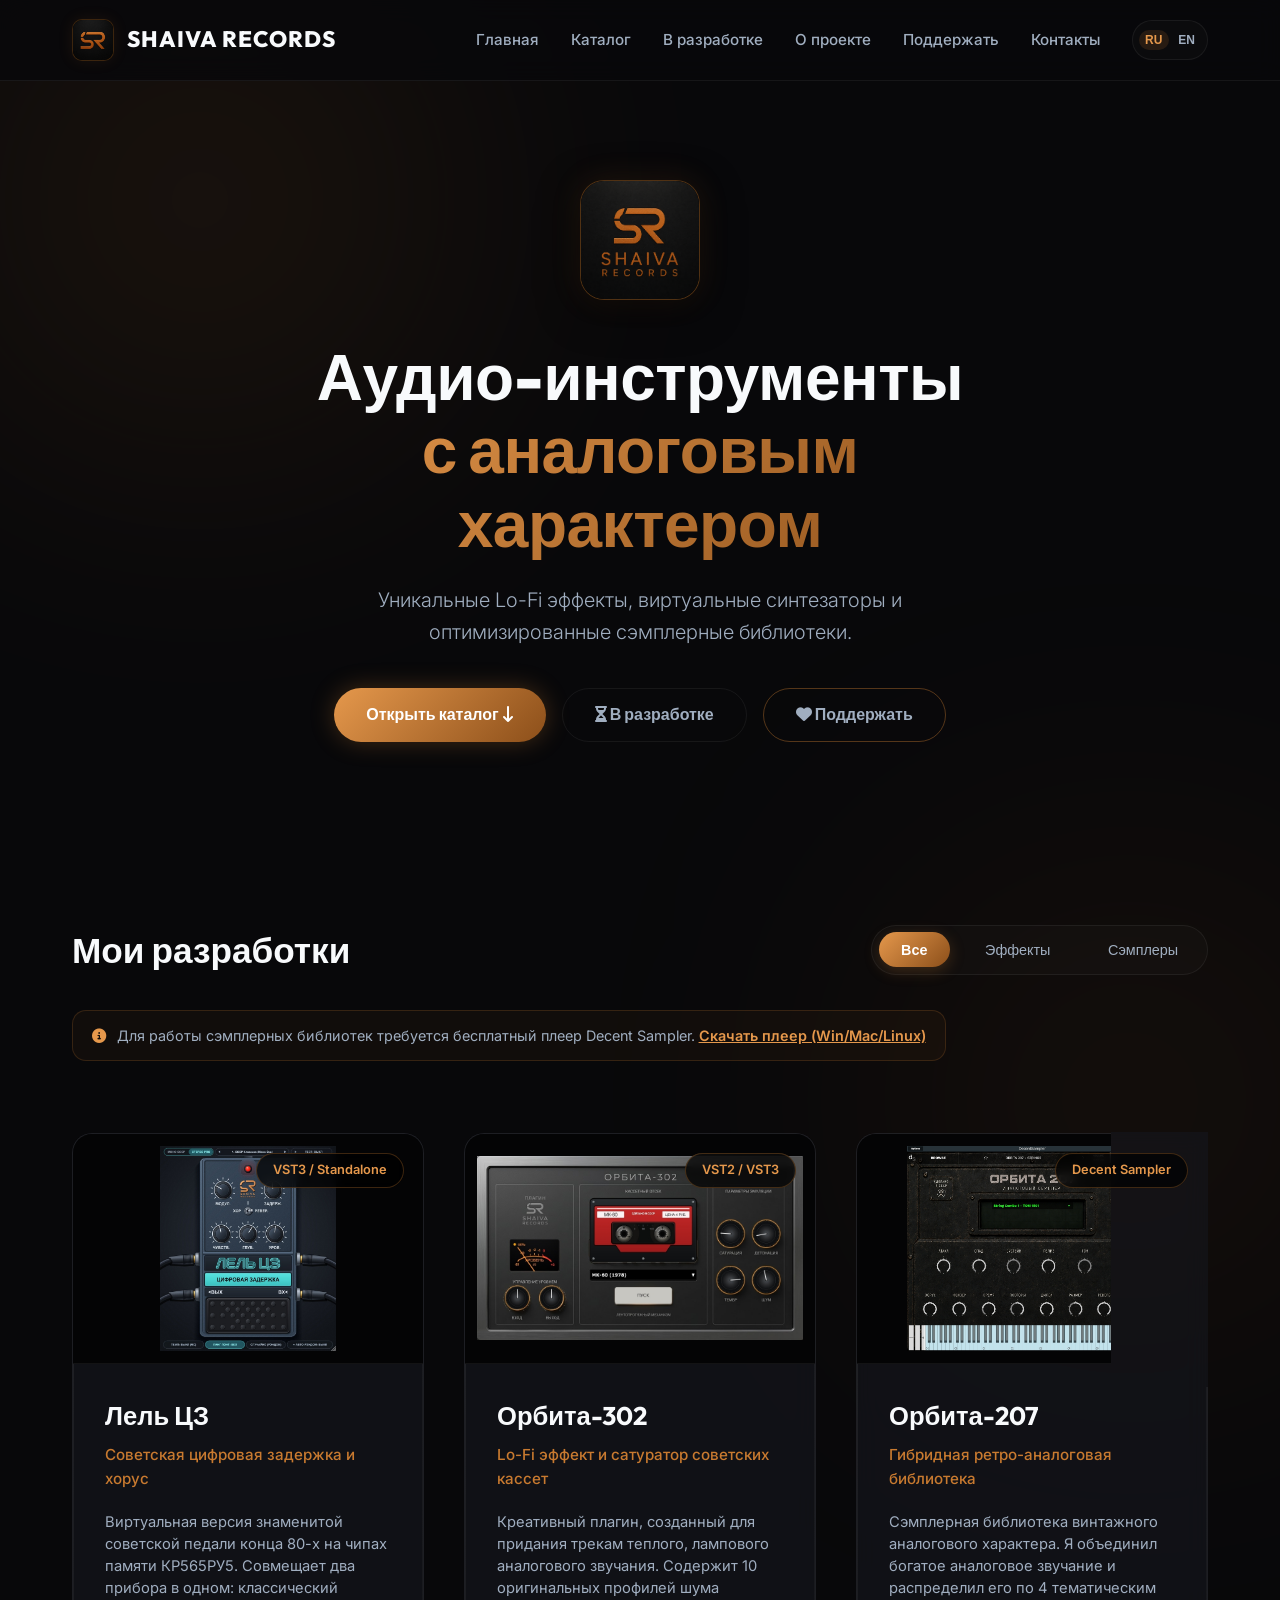
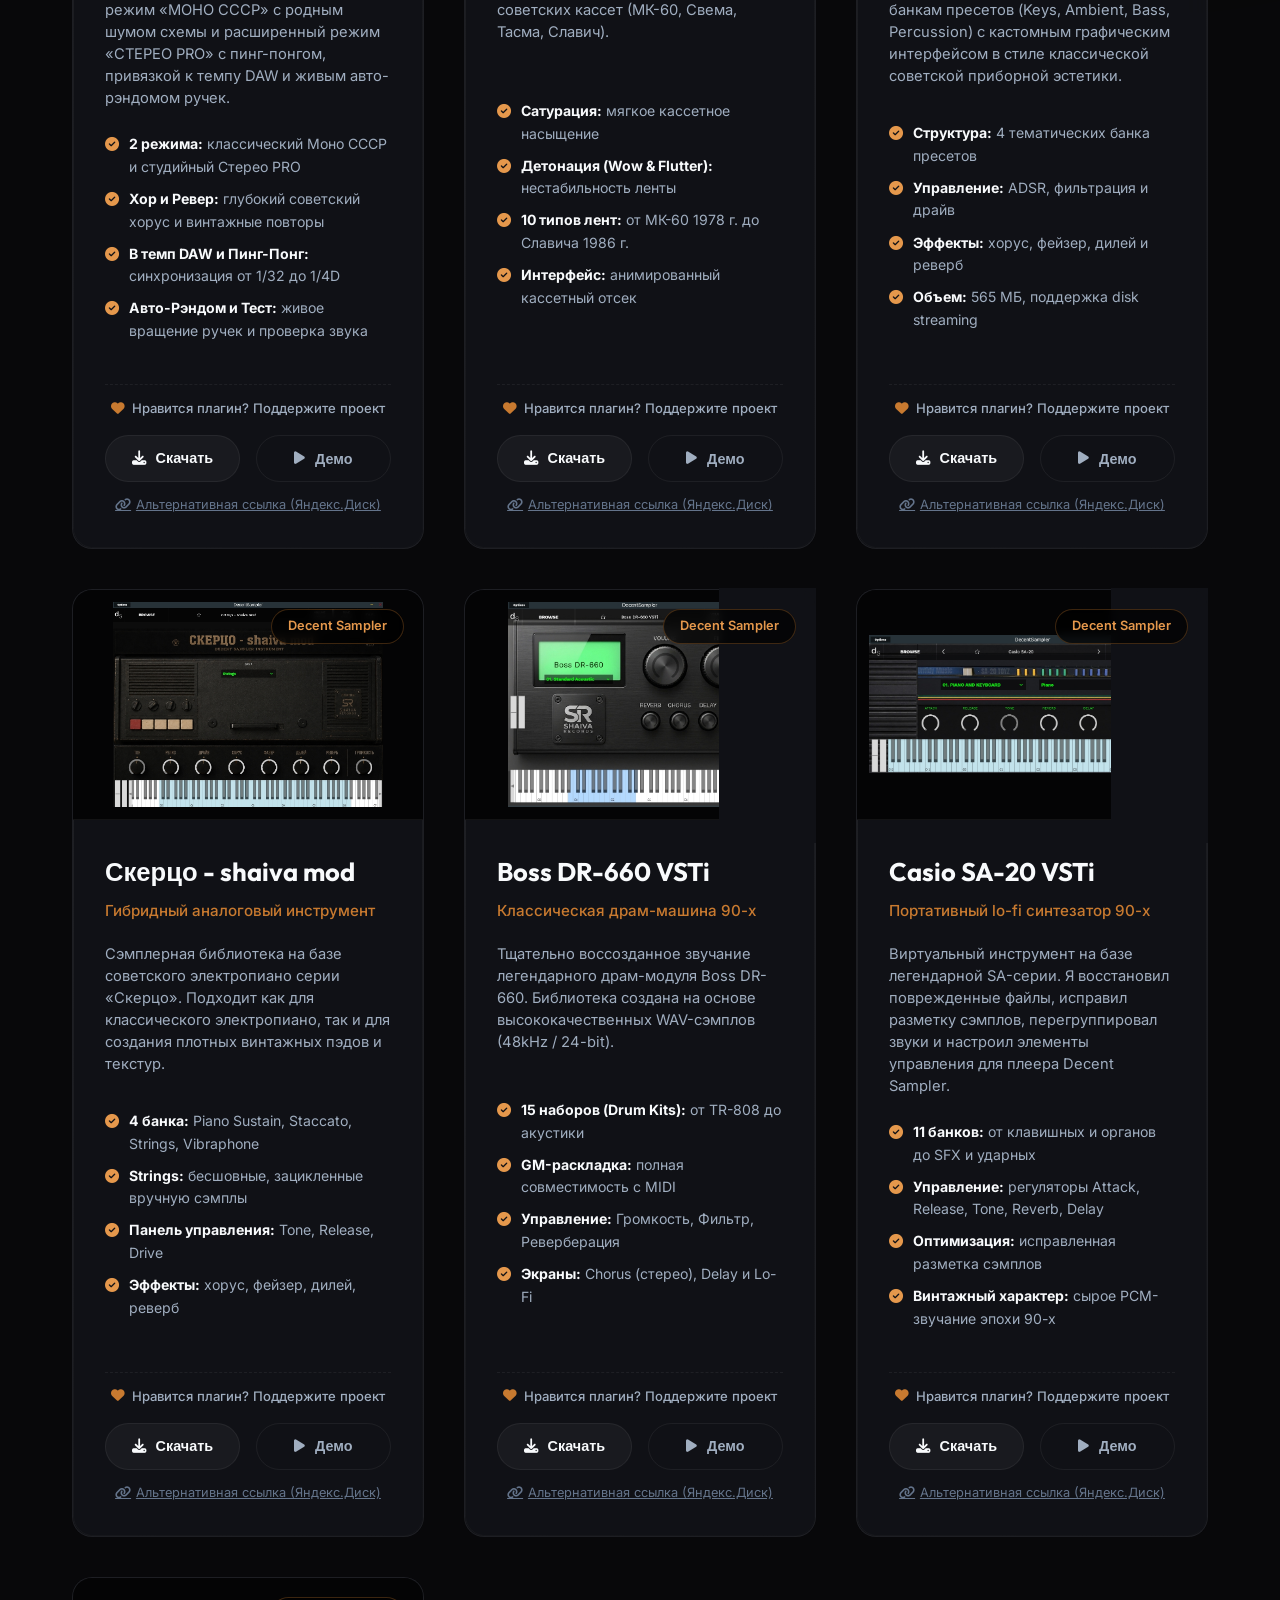
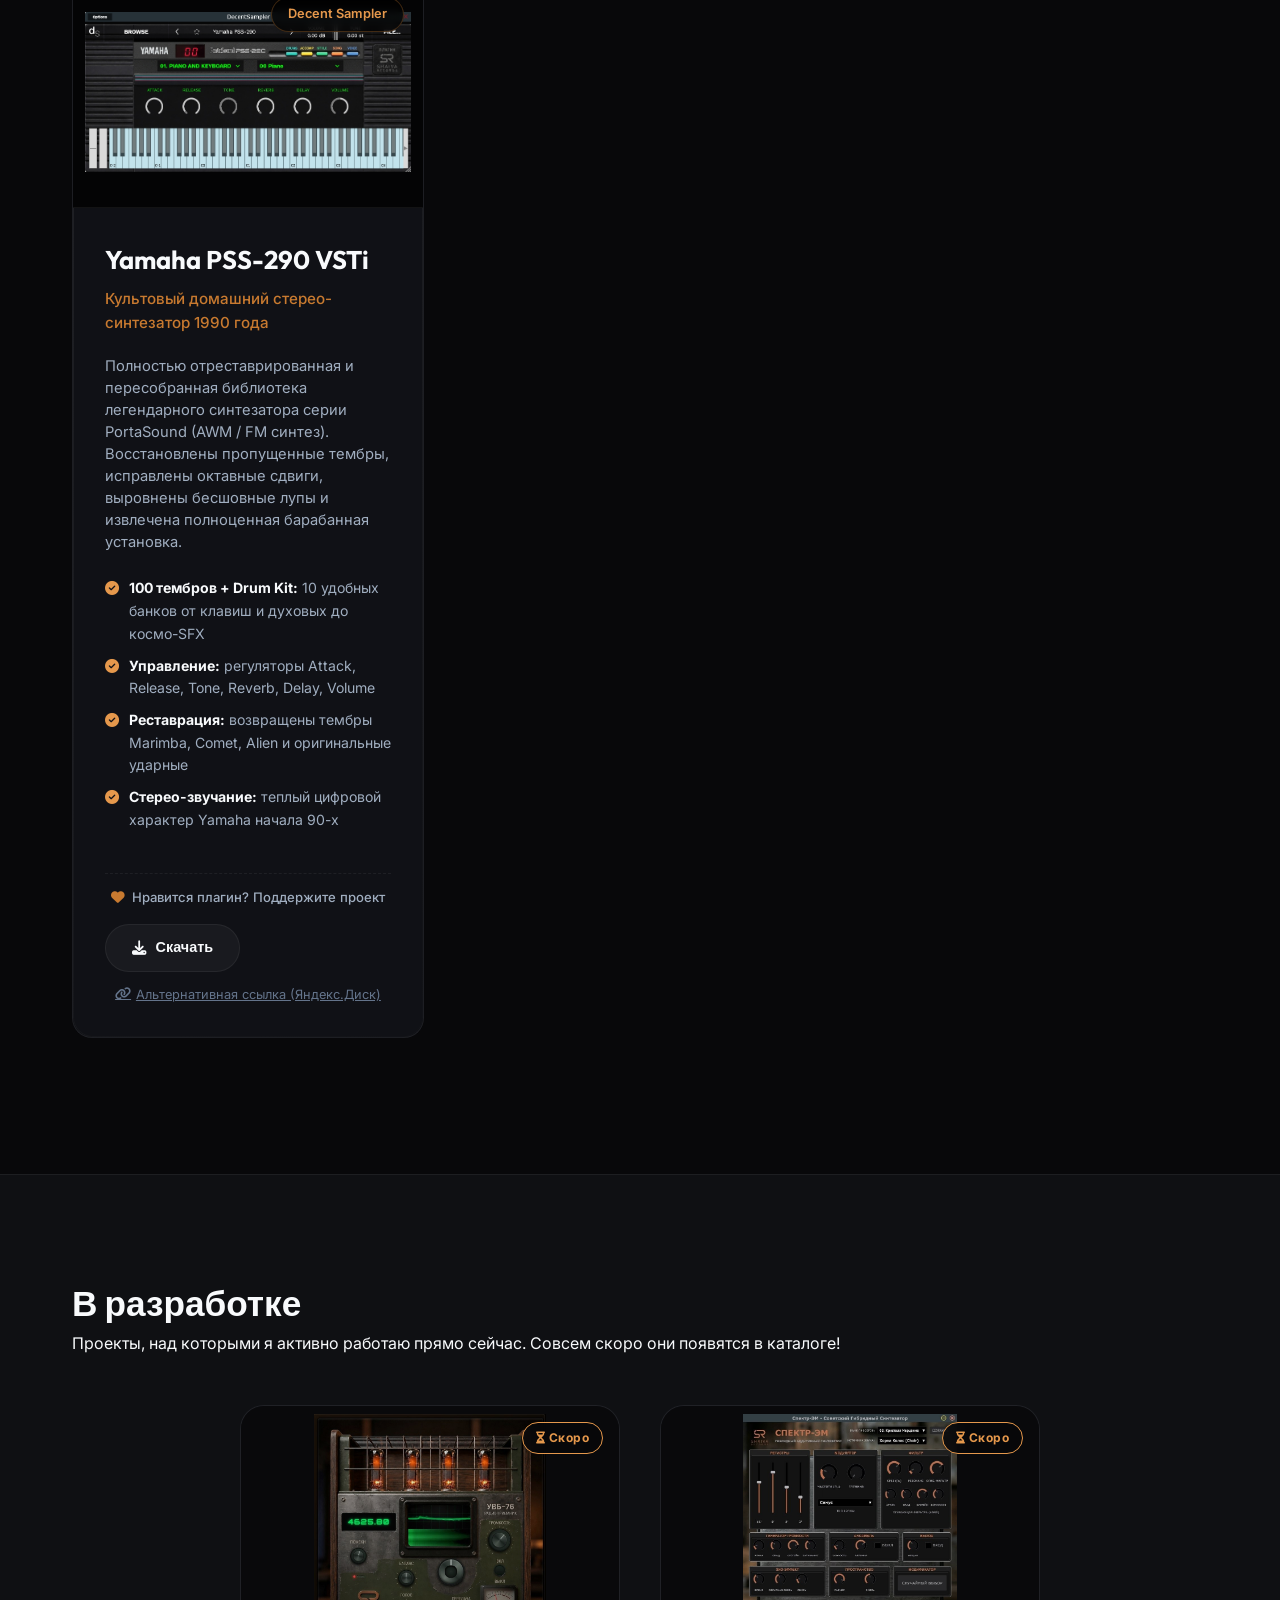
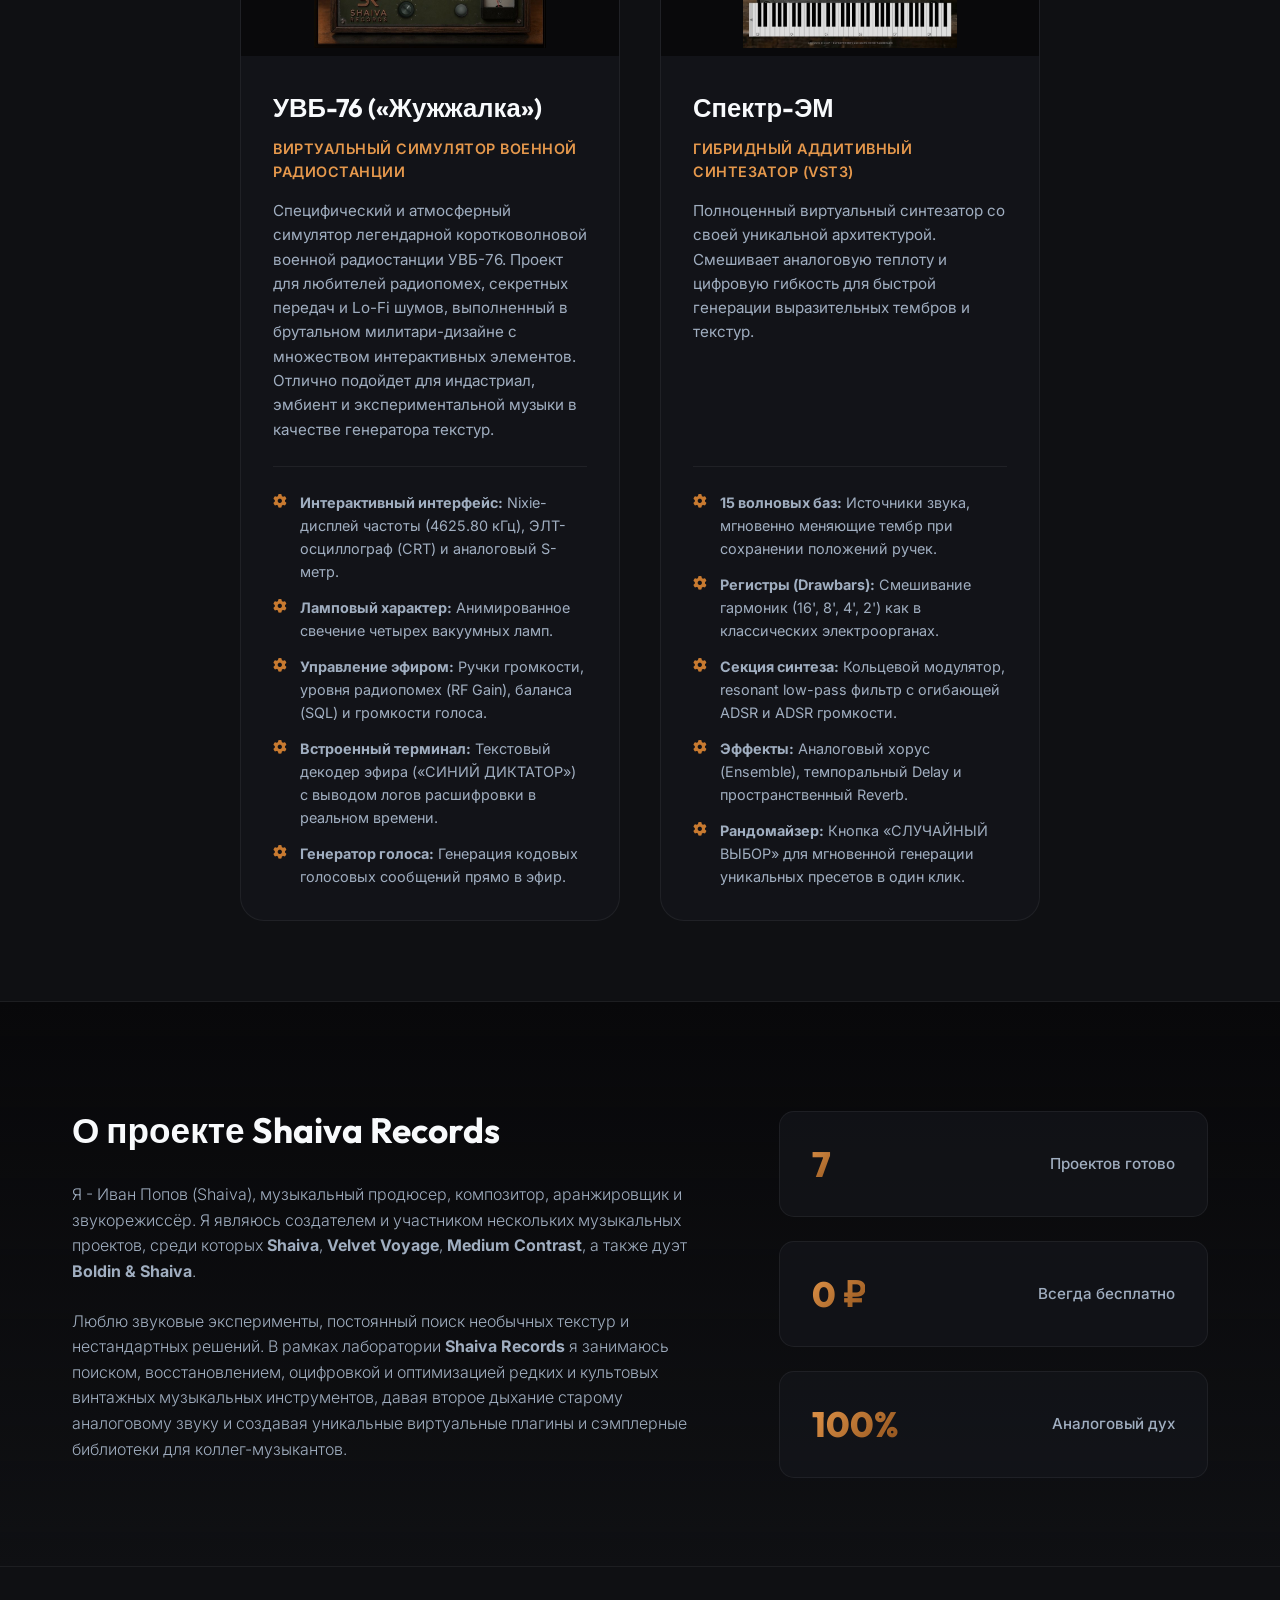
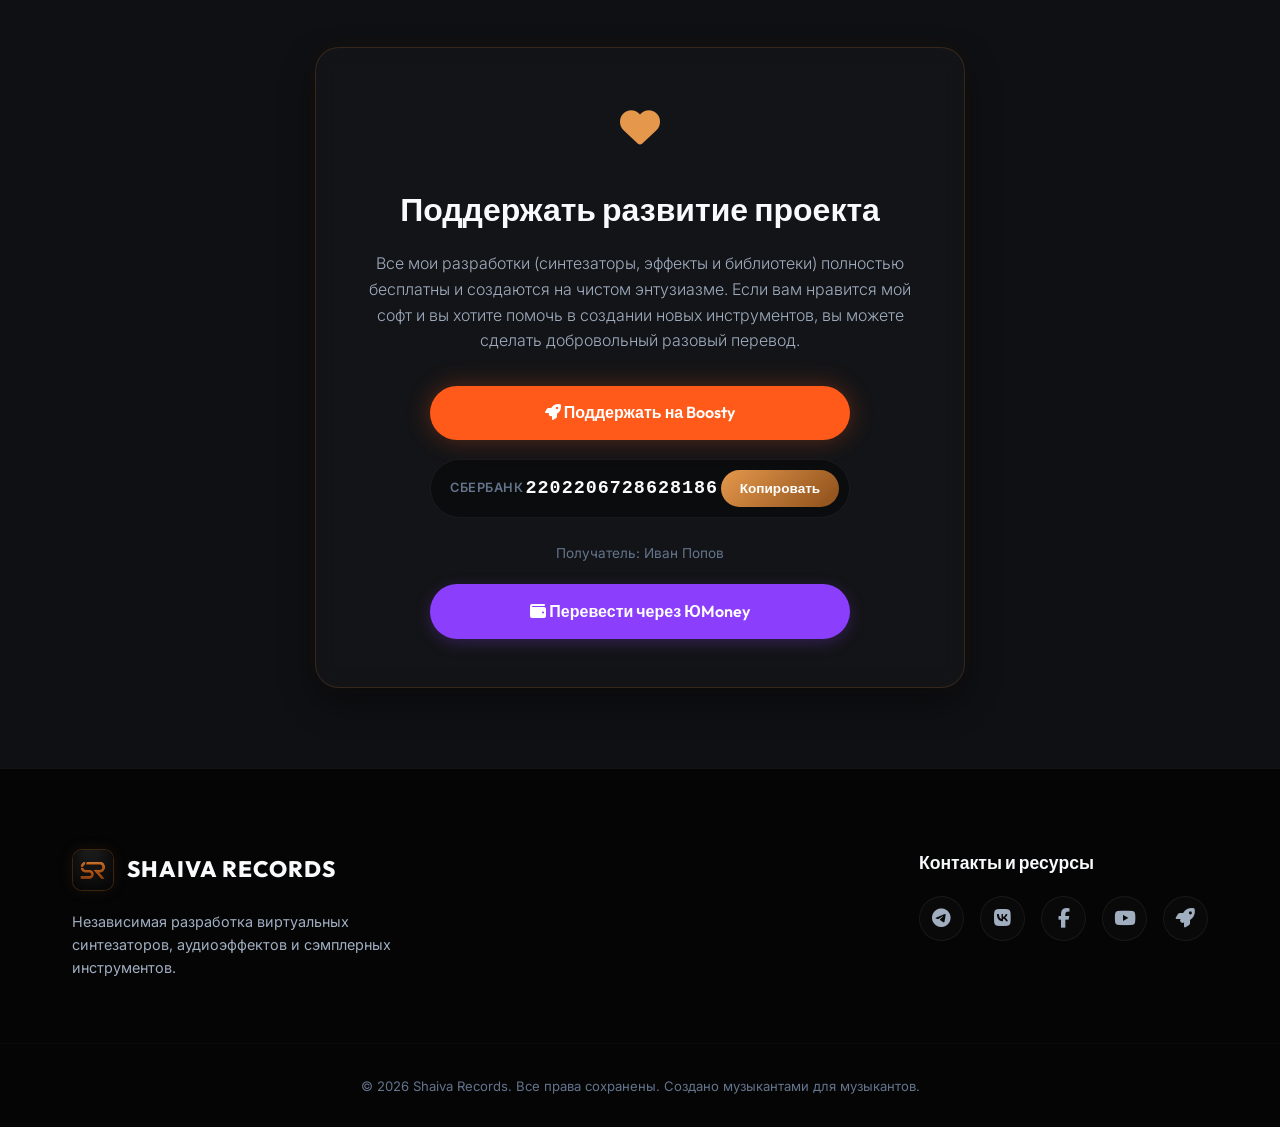
==== commit c38dff69: "Add files via upload" ====
--- a/index.html
+++ b/index.html
@@ -172,8 +172,8 @@
                                 <span class="lang-en"><strong>2 Modes:</strong> classic Mono USSR &amp; studio Stereo PRO</span>
                             </li>
                             <li><i class="fa-solid fa-circle-check"></i> 
-                                <span class="lang-ru"><strong>Хор и Ревер:</strong> плотный пост-панк хорус и винтажные повторы</span>
-                                <span class="lang-en"><strong>Chorus &amp; Delay:</strong> lush post-punk chorus &amp; vintage repeats</span>
+                                <span class="lang-ru"><strong>Хор и Ревер:</strong> глубокий советский хорус и винтажные повторы</span>
+                                <span class="lang-en"><strong>Chorus &amp; Delay:</strong> deep vintage chorus &amp; warm repeats</span>
                             </li>
                             <li><i class="fa-solid fa-circle-check"></i> 
                                 <span class="lang-ru"><strong>В темп DAW и Пинг-Понг:</strong> синхронизация от 1/32 до 1/4D</span>
@@ -440,6 +440,54 @@
                         <p class="product-mirror-note">
                             <span class="lang-ru"><a href="https://disk.yandex.ru/d/A48B83h3X0rS3w" target="_blank" class="mirror-link"><i class="fa-solid fa-link"></i> Альтернативная ссылка (Яндекс.Диск)</a></span>
                             <span class="lang-en"><a href="https://disk.yandex.ru/d/A48B83h3X0rS3w" target="_blank" class="mirror-link"><i class="fa-solid fa-link"></i> Alternative link (Yandex.Disk)</a></span>
+                        </p>
+                    </div>
+                </div>
+
+                <!-- Карточка 6: Yamaha PSS-290 VSTi -->
+                <div class="product-card" data-category="samplers">
+                    <div class="product-badge">Decent Sampler</div>
+                    <div class="product-image-container">
+                        <img src="images/yamahapss290.jpg" alt="Yamaha PSS-290 VSTi" class="product-image">
+                    </div>
+                    <div class="product-info">
+                        <h3 class="product-name">Yamaha PSS-290 VSTi</h3>
+                        <p class="product-tagline">
+                            <span class="lang-ru">Культовый домашний стерео-синтезатор 1990 года</span>
+                            <span class="lang-en">Iconic 1990 stereo home synthesizer</span>
+                        </p>
+                        <p class="product-desc">
+                            <span class="lang-ru">Полностью отреставрированная и пересобранная библиотека легендарного синтезатора серии PortaSound (AWM / FM синтез). Восстановлены пропущенные тембры, исправлены октавные сдвиги, выровнены бесшовные лупы и извлечена полноценная барабанная установка.</span>
+                            <span class="lang-en">A completely restored and rebuilt library of the legendary PortaSound synthesizer (AWM / FM synthesis). Missing presets were recovered, octave shifts fixed, seamless loops aligned, and the original drum kit extracted.</span>
+                        </p>
+                        <ul class="product-features">
+                            <li><i class="fa-solid fa-circle-check"></i> 
+                                <span class="lang-ru"><strong>100 тембров + Drum Kit:</strong> 10 удобных банков от клавиш и духовых до космо-SFX</span>
+                                <span class="lang-en"><strong>100 Voices + Drum Kit:</strong> 10 thematic banks from keys and brass to cosmic SFX</span>
+                            </li>
+                            <li><i class="fa-solid fa-circle-check"></i> 
+                                <span class="lang-ru"><strong>Управление:</strong> регуляторы Attack, Release, Tone, Reverb, Delay, Volume</span>
+                                <span class="lang-en"><strong>Controls:</strong> Attack, Release, Tone filter, Reverb, Delay, Volume</span>
+                            </li>
+                            <li><i class="fa-solid fa-circle-check"></i> 
+                                <span class="lang-ru"><strong>Реставрация:</strong> возвращены тембры Marimba, Comet, Alien и оригинальные ударные</span>
+                                <span class="lang-en"><strong>Restoration:</strong> recovered Marimba, Comet, Alien voices &amp; original drum samples</span>
+                            </li>
+                            <li><i class="fa-solid fa-circle-check"></i> 
+                                <span class="lang-ru"><strong>Стерео-звучание:</strong> теплый цифровой характер Yamaha начала 90-х</span>
+                                <span class="lang-en"><strong>Stereo Sound:</strong> warm early-90s Yamaha digital character</span>
+                            </li>
+                        </ul>
+                        <p class="product-support-note">
+                            <span class="lang-ru"><a href="#donate" class="card-support-link"><i class="fa-solid fa-heart"></i> Нравится плагин? Поддержите проект</a></span>
+                            <span class="lang-en"><a href="#donate" class="card-support-link"><i class="fa-solid fa-heart"></i> Like it? Support development</a></span>
+                        </p>
+                        <div class="product-footer">
+                            <a href="https://github.com/76shaiva-jpg/shaiva-records/releases/download/v1.0/Yamaha_PSS-290.zip" target="_blank" class="btn btn-card-download"><i class="fa-solid fa-download"></i> <span class="lang-ru">Скачать</span><span class="lang-en">Download</span></a>
+                        </div>
+                        <p class="product-mirror-note">
+                            <span class="lang-ru"><a href="https://disk.yandex.ru/d/KEkLw7S6sGPJvA" target="_blank" class="mirror-link"><i class="fa-solid fa-link"></i> Альтернативная ссылка (Яндекс.Диск)</a></span>
+                            <span class="lang-en"><a href="https://disk.yandex.ru/d/KEkLw7S6sGPJvA" target="_blank" class="mirror-link"><i class="fa-solid fa-link"></i> Alternative link (Yandex.Disk)</a></span>
                         </p>
                     </div>
                 </div>
@@ -573,7 +621,7 @@
                 </div>
                 <div class="about-stats">
                     <div class="stat-card">
-                        <span class="stat-number">6</span>
+                        <span class="stat-number">7</span>
                         <span class="stat-label">
                             <span class="lang-ru">Проектов готово</span>
                             <span class="lang-en">Projects ready</span>
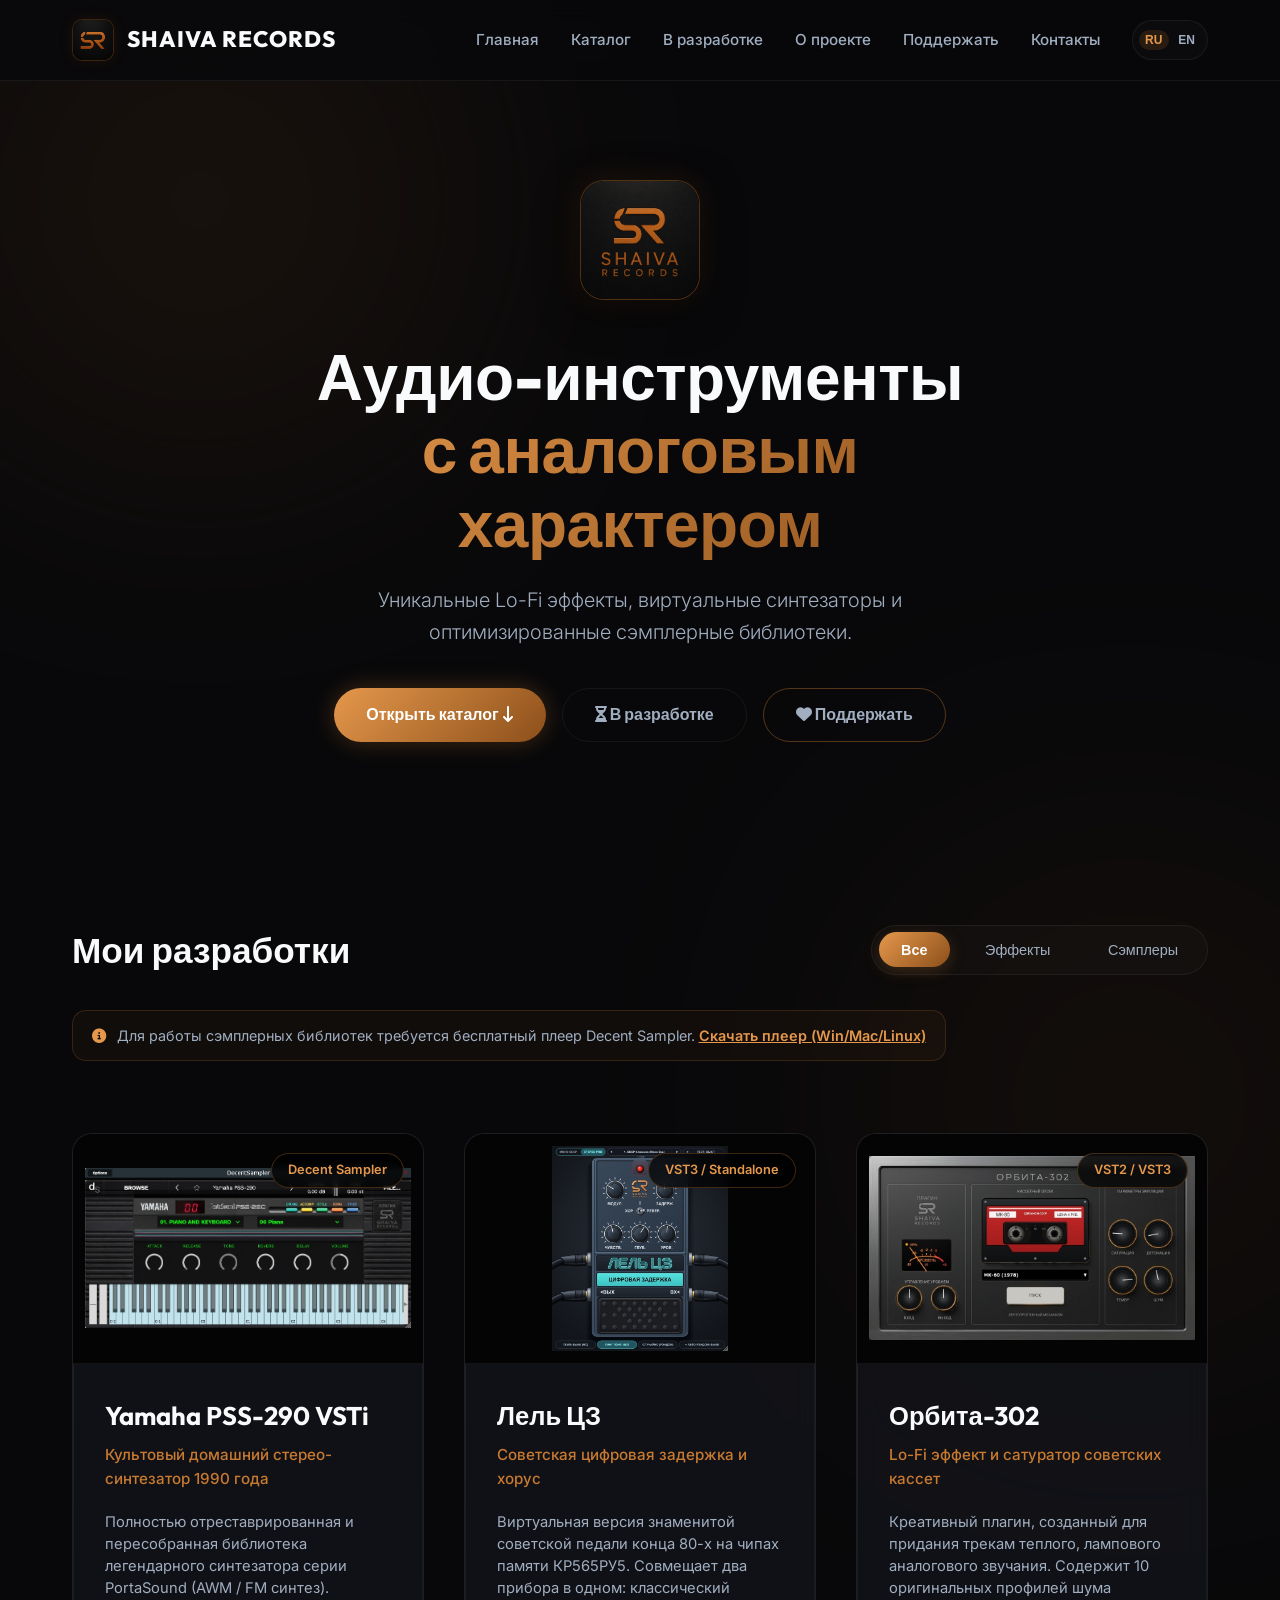
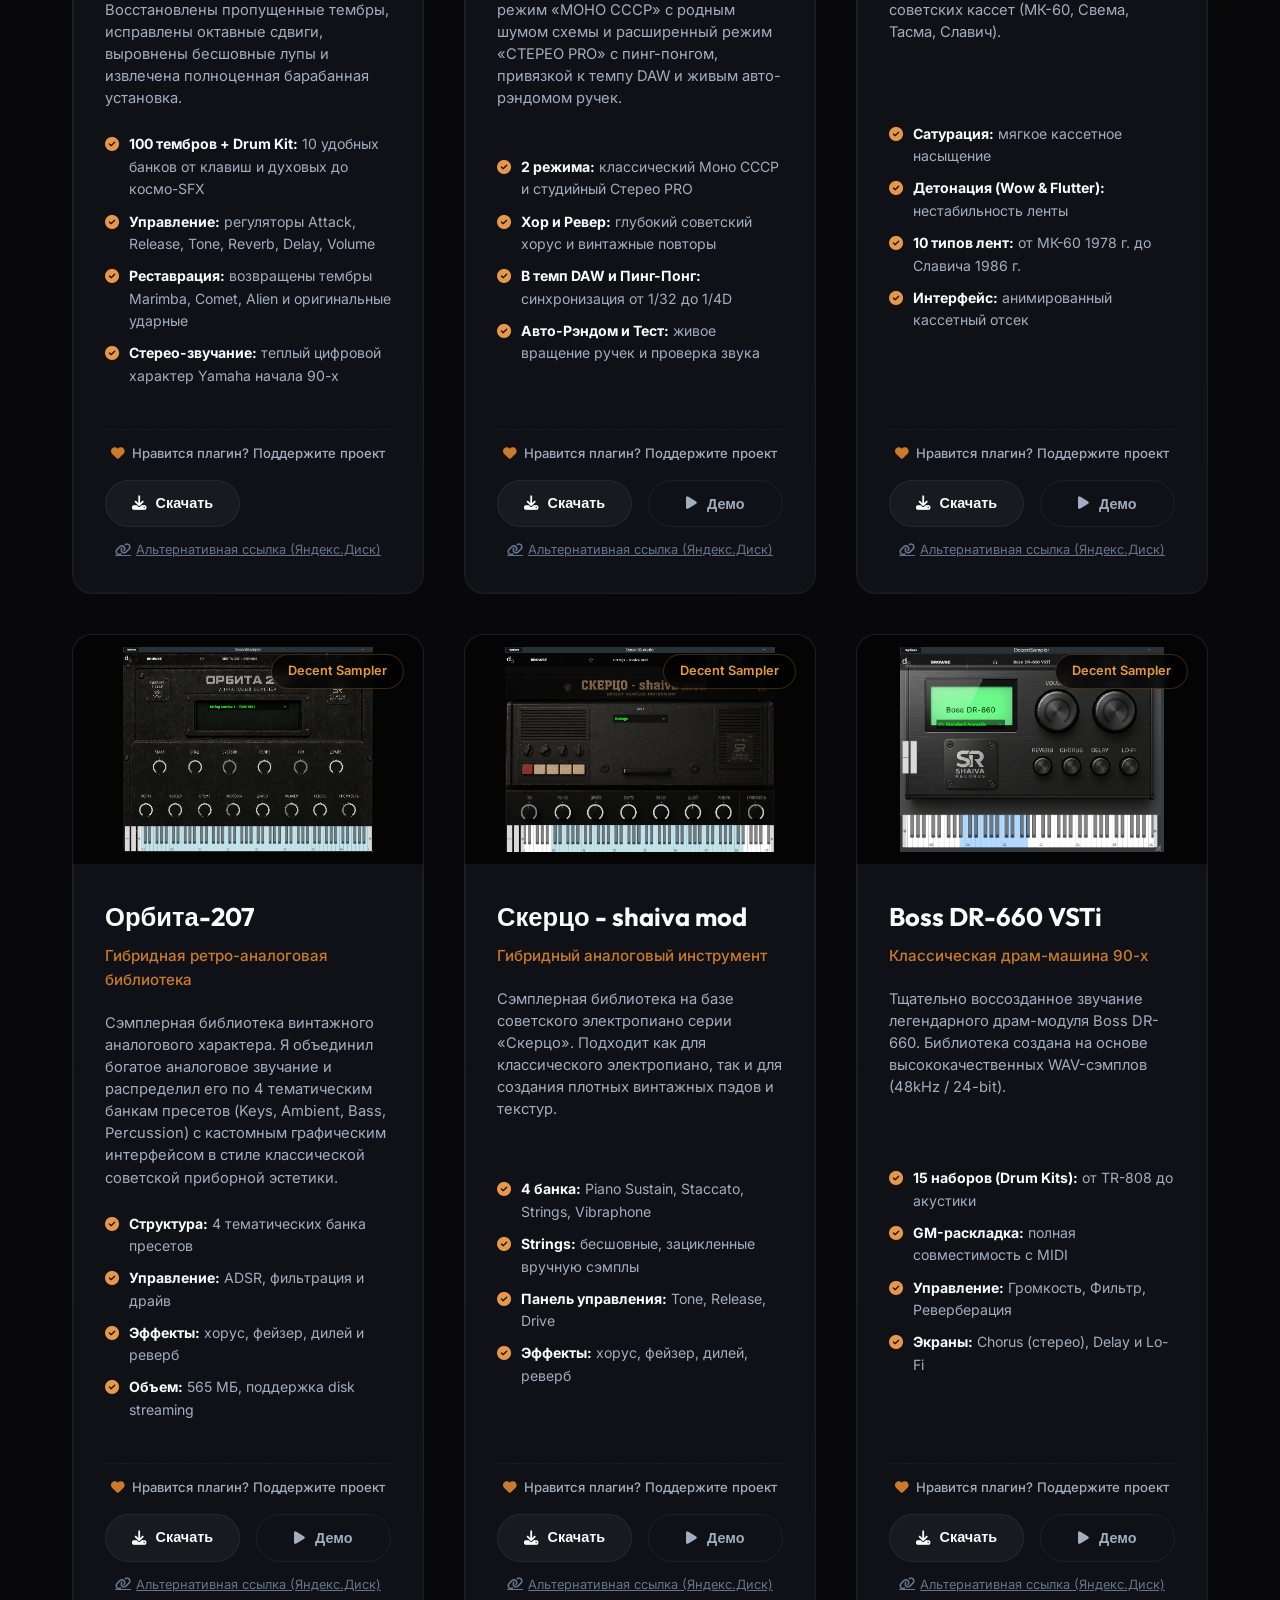
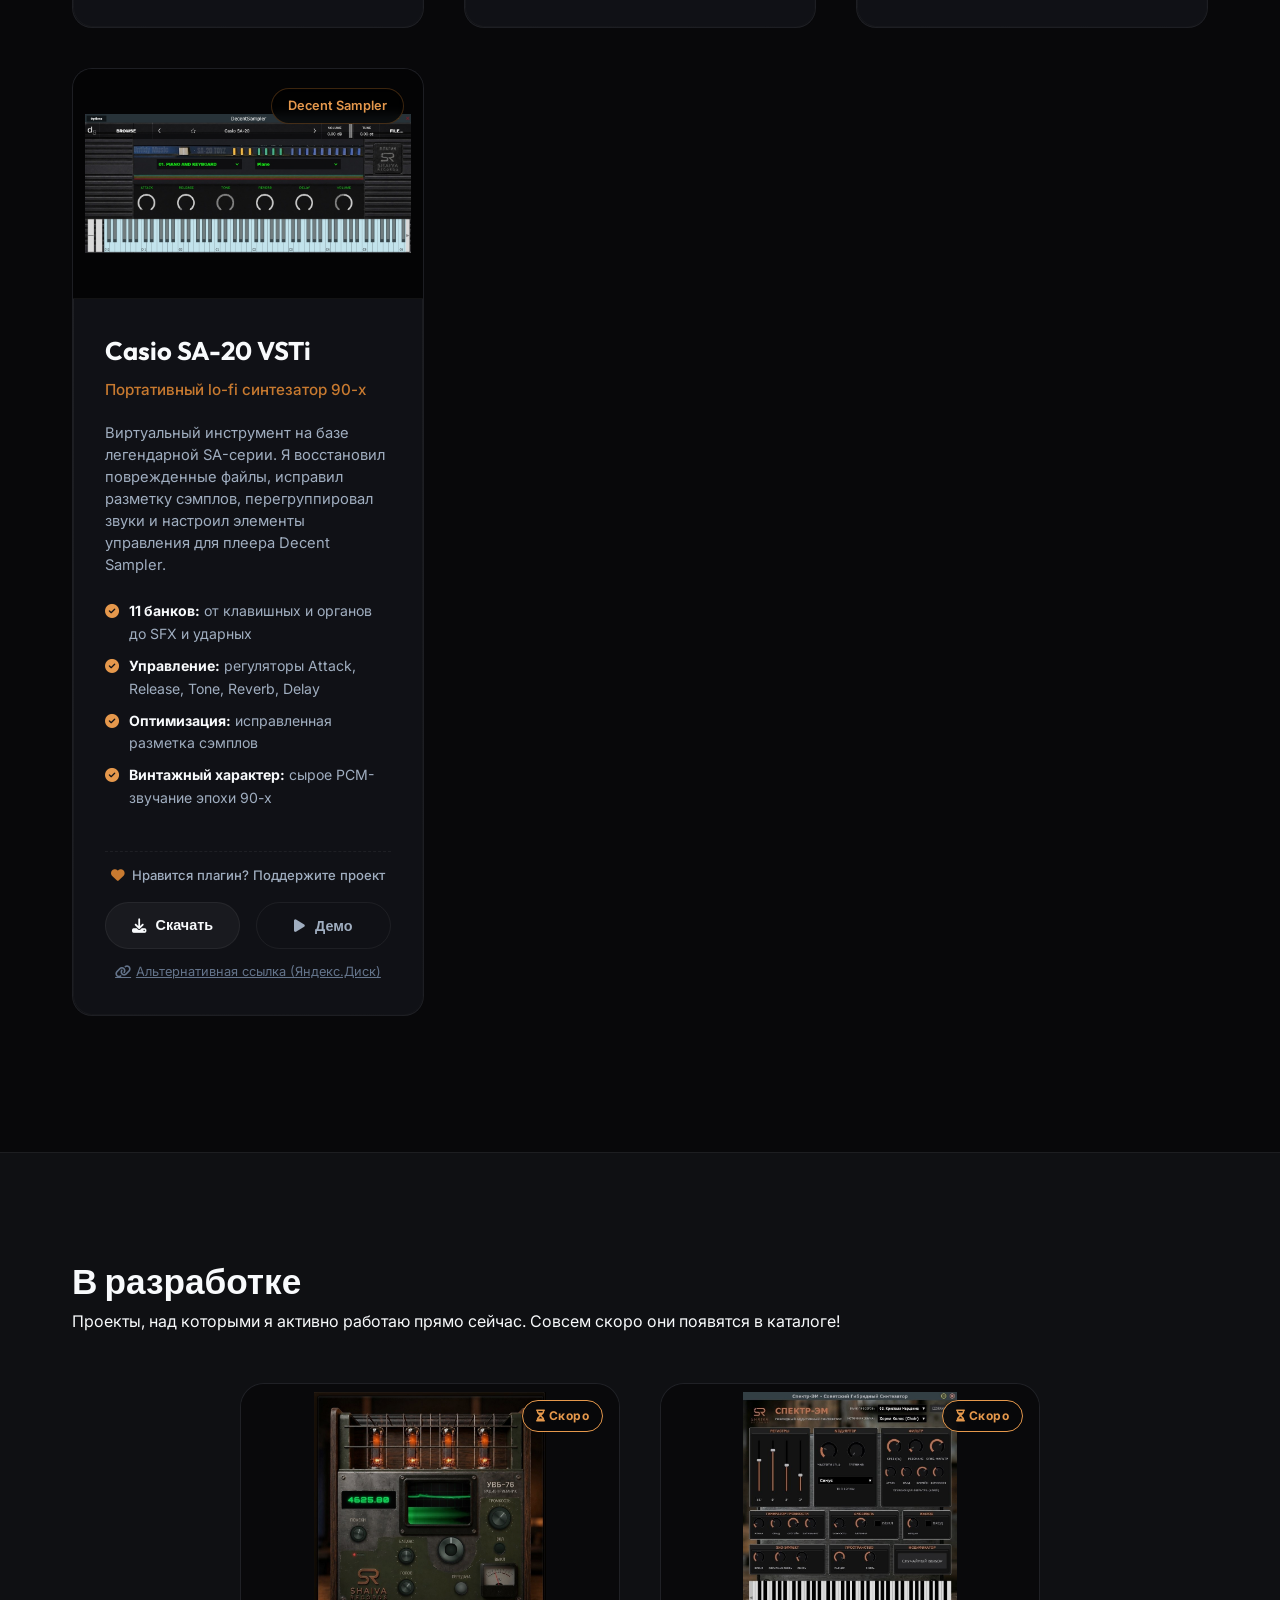
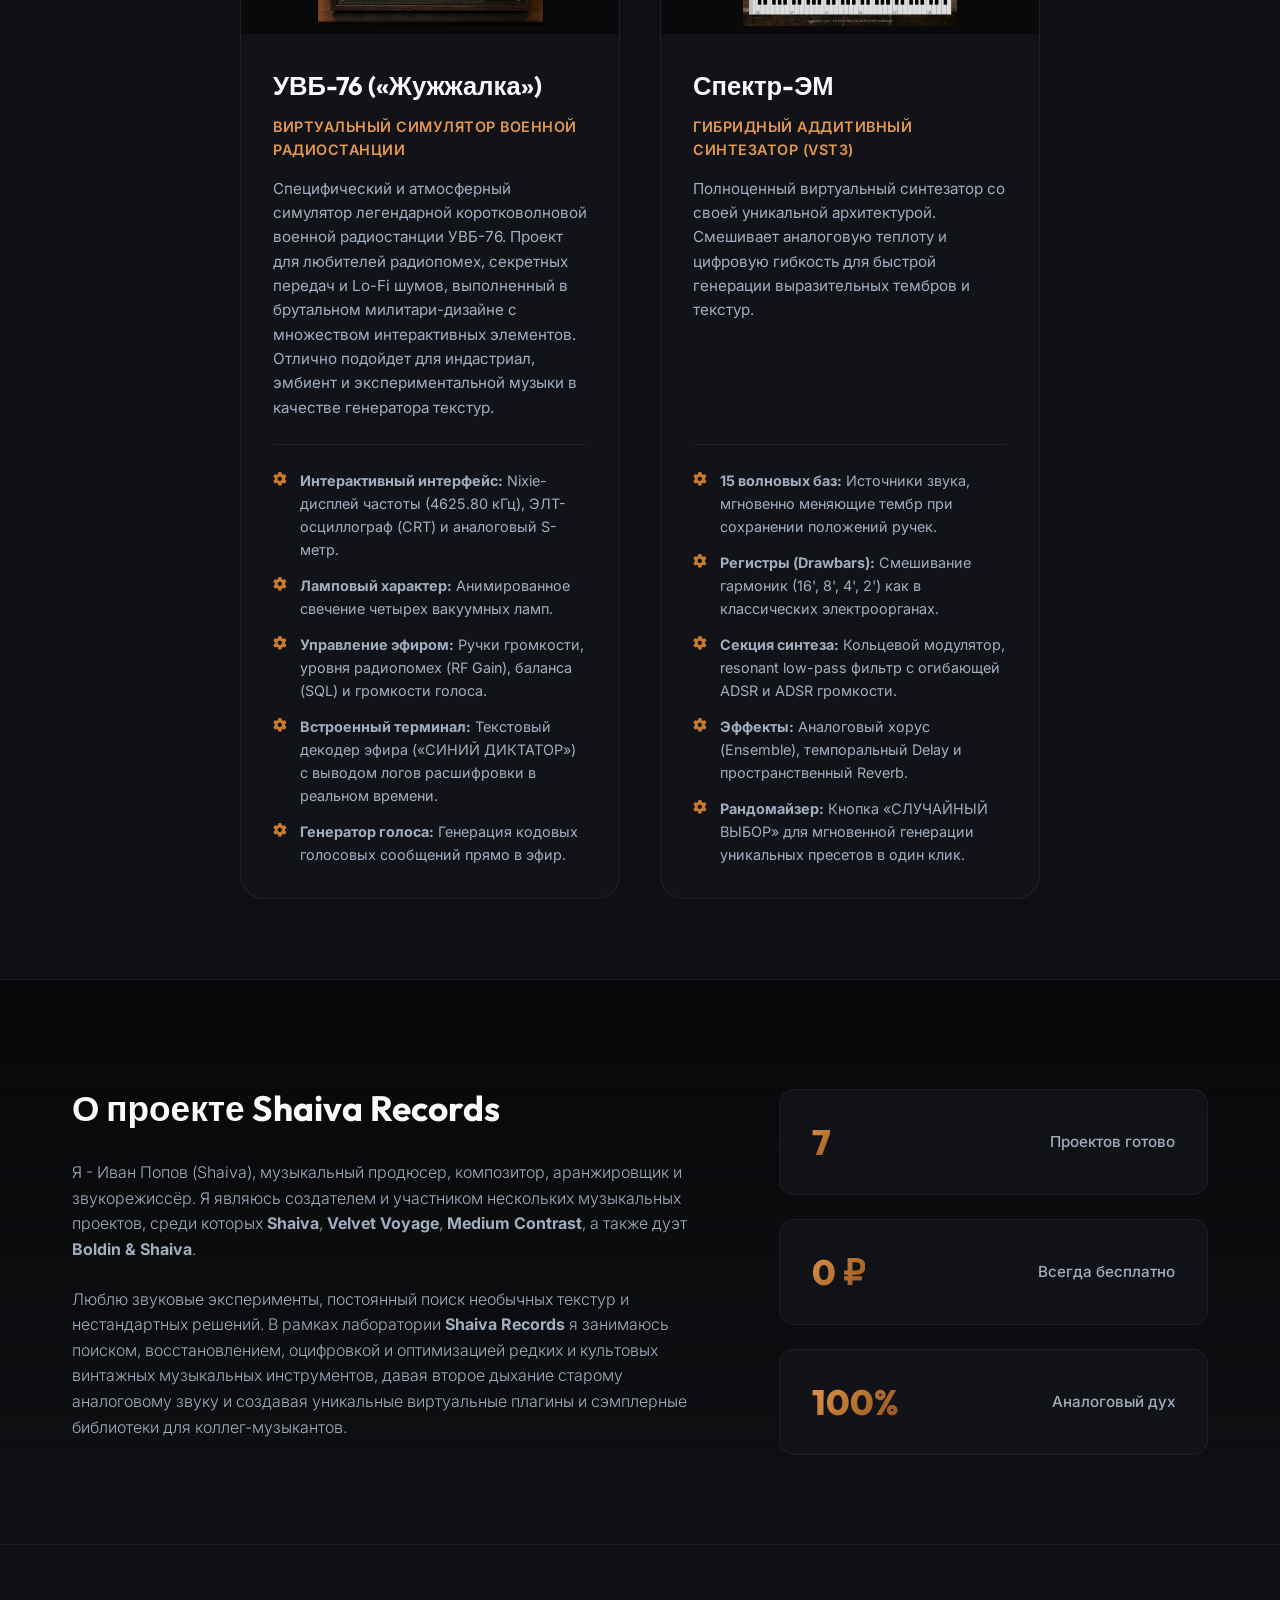
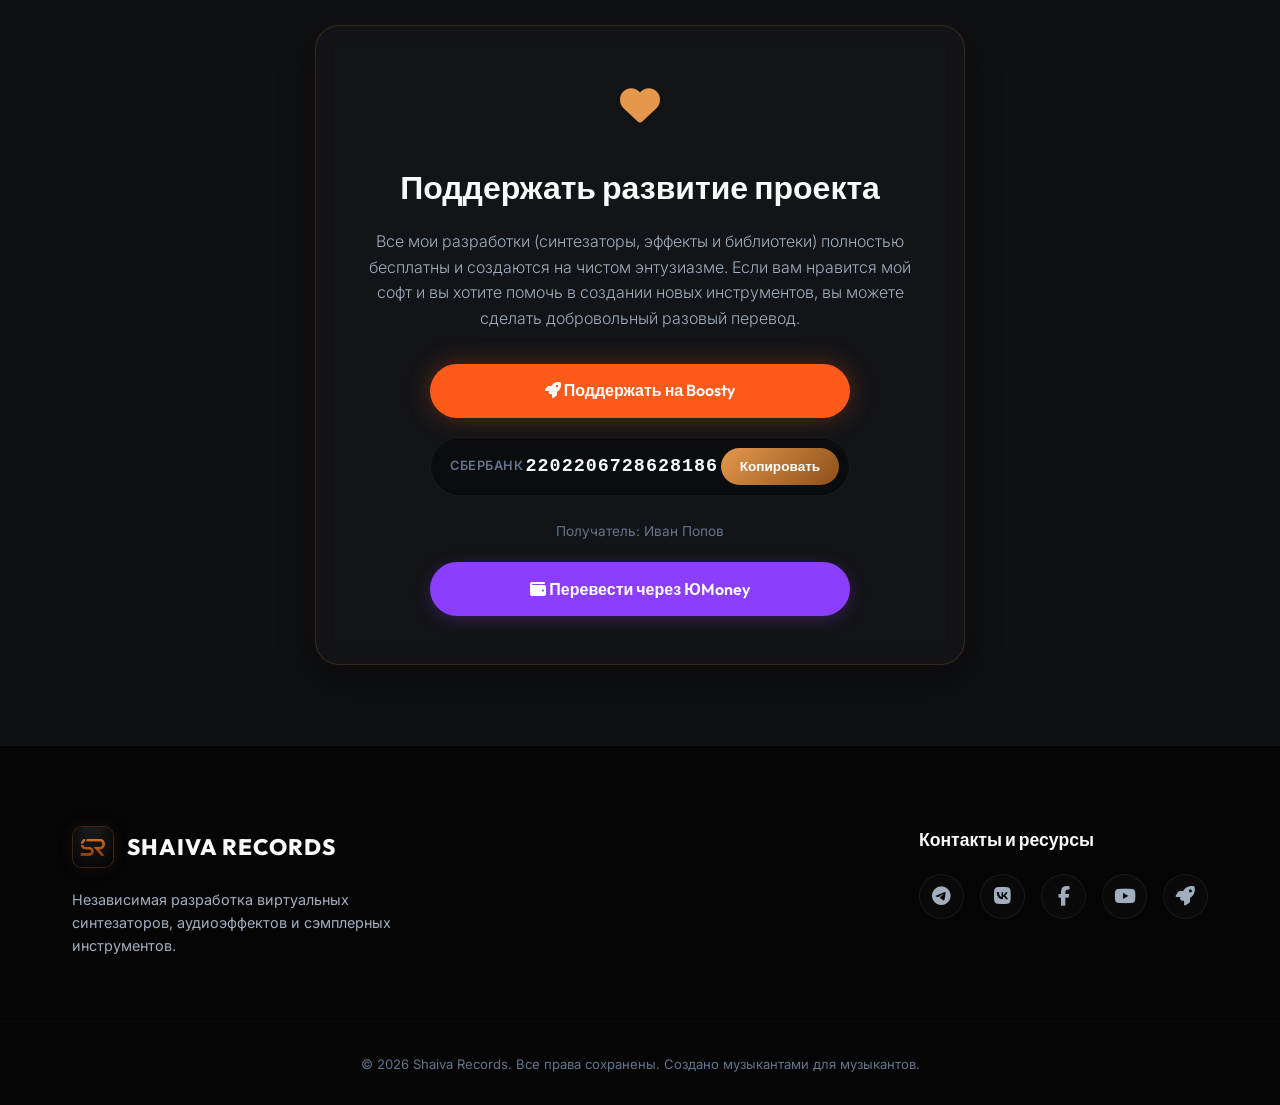
==== commit b9ff8c37: "Add files via upload" ====
--- a/index.html
+++ b/index.html
@@ -150,6 +150,54 @@
             </div>
 
             <div class="products-grid">
+                <!-- Карточка 0: Yamaha PSS-290 VSTi -->
+                <div class="product-card" data-category="samplers">
+                    <div class="product-badge">Decent Sampler</div>
+                    <div class="product-image-container">
+                        <img src="images/yamahapss290.jpg" alt="Yamaha PSS-290 VSTi" class="product-image">
+                    </div>
+                    <div class="product-info">
+                        <h3 class="product-name">Yamaha PSS-290 VSTi</h3>
+                        <p class="product-tagline">
+                            <span class="lang-ru">Культовый домашний стерео-синтезатор 1990 года</span>
+                            <span class="lang-en">Iconic 1990 stereo home synthesizer</span>
+                        </p>
+                        <p class="product-desc">
+                            <span class="lang-ru">Полностью отреставрированная и пересобранная библиотека легендарного синтезатора серии PortaSound (AWM / FM синтез). Восстановлены пропущенные тембры, исправлены октавные сдвиги, выровнены бесшовные лупы и извлечена полноценная барабанная установка.</span>
+                            <span class="lang-en">A completely restored and rebuilt library of the legendary PortaSound synthesizer (AWM / FM synthesis). Missing presets were recovered, octave shifts fixed, seamless loops aligned, and the original drum kit extracted.</span>
+                        </p>
+                        <ul class="product-features">
+                            <li><i class="fa-solid fa-circle-check"></i> 
+                                <span class="lang-ru"><strong>100 тембров + Drum Kit:</strong> 10 удобных банков от клавиш и духовых до космо-SFX</span>
+                                <span class="lang-en"><strong>100 Voices + Drum Kit:</strong> 10 thematic banks from keys and brass to cosmic SFX</span>
+                            </li>
+                            <li><i class="fa-solid fa-circle-check"></i> 
+                                <span class="lang-ru"><strong>Управление:</strong> регуляторы Attack, Release, Tone, Reverb, Delay, Volume</span>
+                                <span class="lang-en"><strong>Controls:</strong> Attack, Release, Tone filter, Reverb, Delay, Volume</span>
+                            </li>
+                            <li><i class="fa-solid fa-circle-check"></i> 
+                                <span class="lang-ru"><strong>Реставрация:</strong> возвращены тембры Marimba, Comet, Alien и оригинальные ударные</span>
+                                <span class="lang-en"><strong>Restoration:</strong> recovered Marimba, Comet, Alien voices &amp; original drum samples</span>
+                            </li>
+                            <li><i class="fa-solid fa-circle-check"></i> 
+                                <span class="lang-ru"><strong>Стерео-звучание:</strong> теплый цифровой характер Yamaha начала 90-х</span>
+                                <span class="lang-en"><strong>Stereo Sound:</strong> warm early-90s Yamaha digital character</span>
+                            </li>
+                        </ul>
+                        <p class="product-support-note">
+                            <span class="lang-ru"><a href="#donate" class="card-support-link"><i class="fa-solid fa-heart"></i> Нравится плагин? Поддержите проект</a></span>
+                            <span class="lang-en"><a href="#donate" class="card-support-link"><i class="fa-solid fa-heart"></i> Like it? Support development</a></span>
+                        </p>
+                        <div class="product-footer">
+                            <a href="https://github.com/76shaiva-jpg/shaiva-records/releases/download/v1.0/Yamaha_PSS-290.zip" target="_blank" class="btn btn-card-download"><i class="fa-solid fa-download"></i> <span class="lang-ru">Скачать</span><span class="lang-en">Download</span></a>
+                        </div>
+                        <p class="product-mirror-note">
+                            <span class="lang-ru"><a href="https://disk.yandex.ru/d/KEkLw7S6sGPJvA" target="_blank" class="mirror-link"><i class="fa-solid fa-link"></i> Альтернативная ссылка (Яндекс.Диск)</a></span>
+                            <span class="lang-en"><a href="https://disk.yandex.ru/d/KEkLw7S6sGPJvA" target="_blank" class="mirror-link"><i class="fa-solid fa-link"></i> Alternative link (Yandex.Disk)</a></span>
+                        </p>
+                    </div>
+                </div>
+
                 <!-- Карточка 1: Лель ЦЗ -->
                 <div class="product-card" data-category="effects">
                     <div class="product-badge">VST3 / Standalone</div>
@@ -440,54 +488,6 @@
                         <p class="product-mirror-note">
                             <span class="lang-ru"><a href="https://disk.yandex.ru/d/A48B83h3X0rS3w" target="_blank" class="mirror-link"><i class="fa-solid fa-link"></i> Альтернативная ссылка (Яндекс.Диск)</a></span>
                             <span class="lang-en"><a href="https://disk.yandex.ru/d/A48B83h3X0rS3w" target="_blank" class="mirror-link"><i class="fa-solid fa-link"></i> Alternative link (Yandex.Disk)</a></span>
-                        </p>
-                    </div>
-                </div>
-
-                <!-- Карточка 6: Yamaha PSS-290 VSTi -->
-                <div class="product-card" data-category="samplers">
-                    <div class="product-badge">Decent Sampler</div>
-                    <div class="product-image-container">
-                        <img src="images/yamahapss290.jpg" alt="Yamaha PSS-290 VSTi" class="product-image">
-                    </div>
-                    <div class="product-info">
-                        <h3 class="product-name">Yamaha PSS-290 VSTi</h3>
-                        <p class="product-tagline">
-                            <span class="lang-ru">Культовый домашний стерео-синтезатор 1990 года</span>
-                            <span class="lang-en">Iconic 1990 stereo home synthesizer</span>
-                        </p>
-                        <p class="product-desc">
-                            <span class="lang-ru">Полностью отреставрированная и пересобранная библиотека легендарного синтезатора серии PortaSound (AWM / FM синтез). Восстановлены пропущенные тембры, исправлены октавные сдвиги, выровнены бесшовные лупы и извлечена полноценная барабанная установка.</span>
-                            <span class="lang-en">A completely restored and rebuilt library of the legendary PortaSound synthesizer (AWM / FM synthesis). Missing presets were recovered, octave shifts fixed, seamless loops aligned, and the original drum kit extracted.</span>
-                        </p>
-                        <ul class="product-features">
-                            <li><i class="fa-solid fa-circle-check"></i> 
-                                <span class="lang-ru"><strong>100 тембров + Drum Kit:</strong> 10 удобных банков от клавиш и духовых до космо-SFX</span>
-                                <span class="lang-en"><strong>100 Voices + Drum Kit:</strong> 10 thematic banks from keys and brass to cosmic SFX</span>
-                            </li>
-                            <li><i class="fa-solid fa-circle-check"></i> 
-                                <span class="lang-ru"><strong>Управление:</strong> регуляторы Attack, Release, Tone, Reverb, Delay, Volume</span>
-                                <span class="lang-en"><strong>Controls:</strong> Attack, Release, Tone filter, Reverb, Delay, Volume</span>
-                            </li>
-                            <li><i class="fa-solid fa-circle-check"></i> 
-                                <span class="lang-ru"><strong>Реставрация:</strong> возвращены тембры Marimba, Comet, Alien и оригинальные ударные</span>
-                                <span class="lang-en"><strong>Restoration:</strong> recovered Marimba, Comet, Alien voices &amp; original drum samples</span>
-                            </li>
-                            <li><i class="fa-solid fa-circle-check"></i> 
-                                <span class="lang-ru"><strong>Стерео-звучание:</strong> теплый цифровой характер Yamaha начала 90-х</span>
-                                <span class="lang-en"><strong>Stereo Sound:</strong> warm early-90s Yamaha digital character</span>
-                            </li>
-                        </ul>
-                        <p class="product-support-note">
-                            <span class="lang-ru"><a href="#donate" class="card-support-link"><i class="fa-solid fa-heart"></i> Нравится плагин? Поддержите проект</a></span>
-                            <span class="lang-en"><a href="#donate" class="card-support-link"><i class="fa-solid fa-heart"></i> Like it? Support development</a></span>
-                        </p>
-                        <div class="product-footer">
-                            <a href="https://github.com/76shaiva-jpg/shaiva-records/releases/download/v1.0/Yamaha_PSS-290.zip" target="_blank" class="btn btn-card-download"><i class="fa-solid fa-download"></i> <span class="lang-ru">Скачать</span><span class="lang-en">Download</span></a>
-                        </div>
-                        <p class="product-mirror-note">
-                            <span class="lang-ru"><a href="https://disk.yandex.ru/d/KEkLw7S6sGPJvA" target="_blank" class="mirror-link"><i class="fa-solid fa-link"></i> Альтернативная ссылка (Яндекс.Диск)</a></span>
-                            <span class="lang-en"><a href="https://disk.yandex.ru/d/KEkLw7S6sGPJvA" target="_blank" class="mirror-link"><i class="fa-solid fa-link"></i> Alternative link (Yandex.Disk)</a></span>
                         </p>
                     </div>
                 </div>
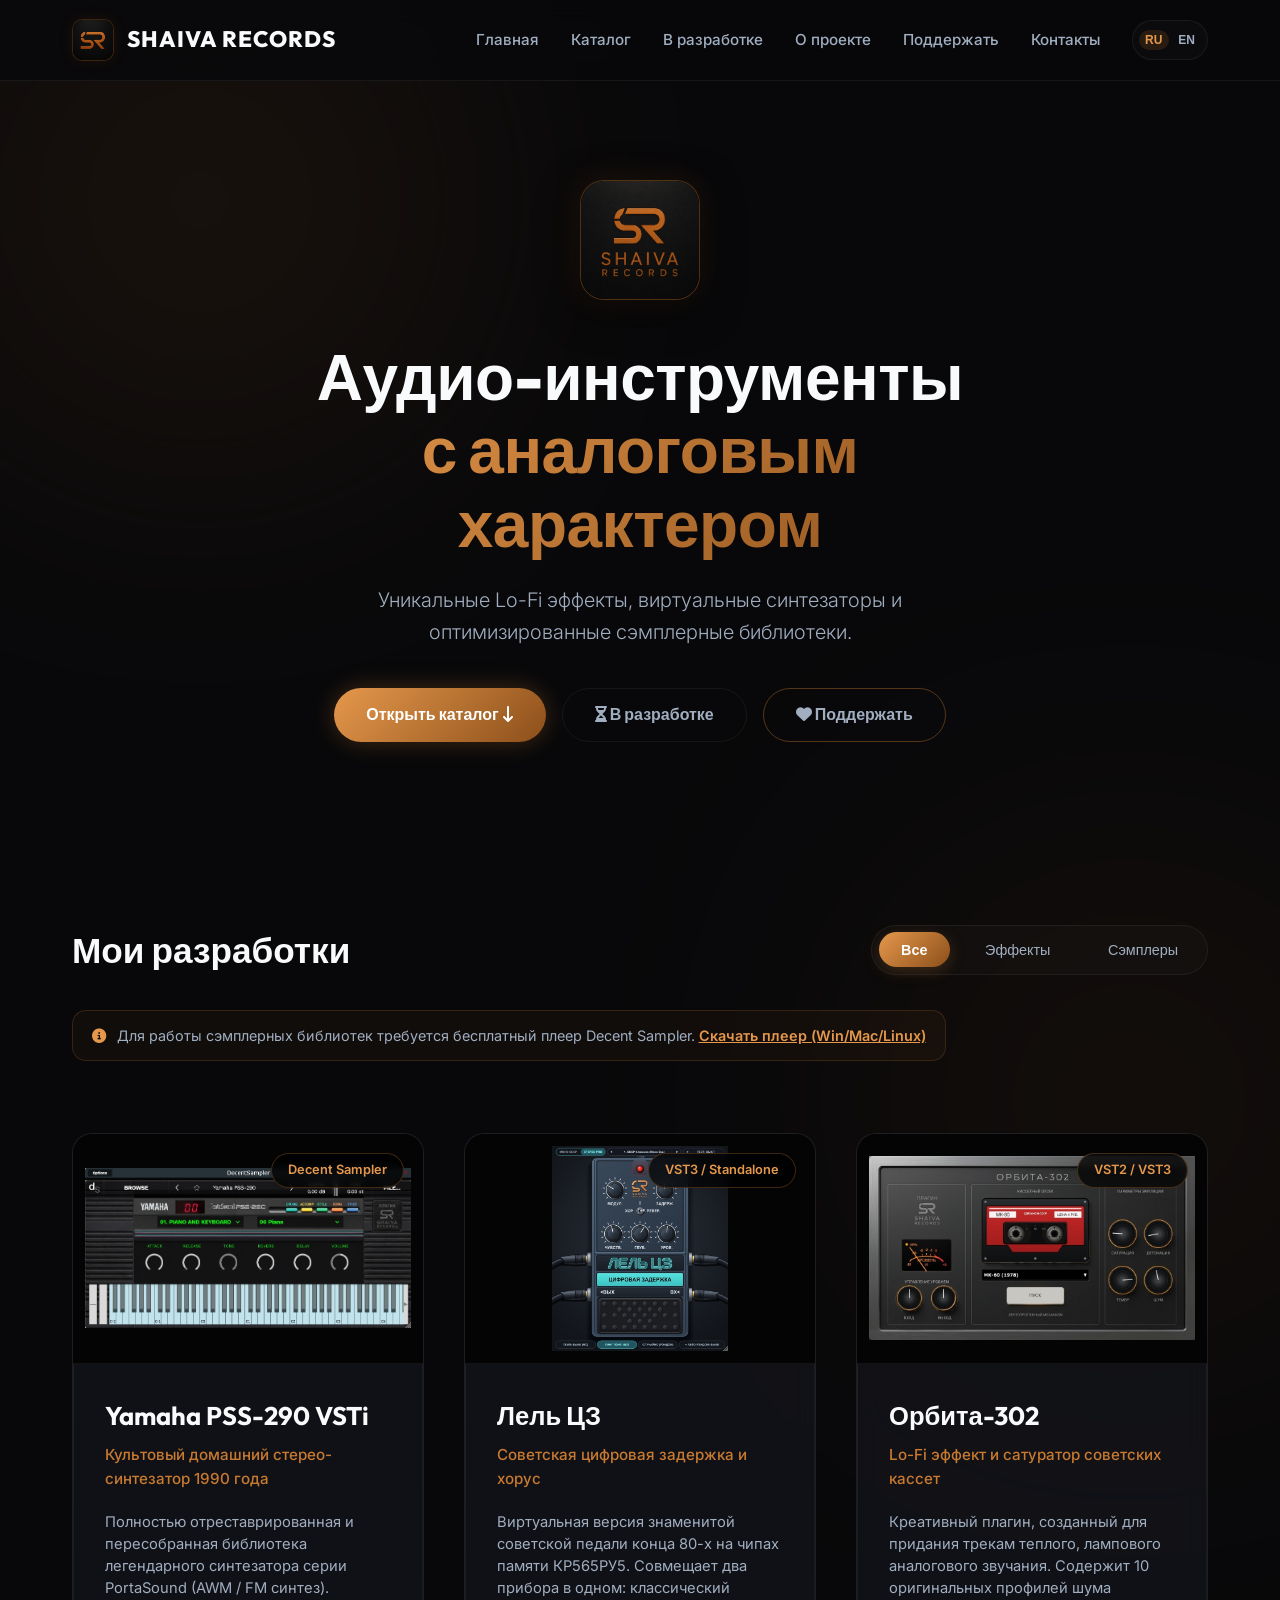
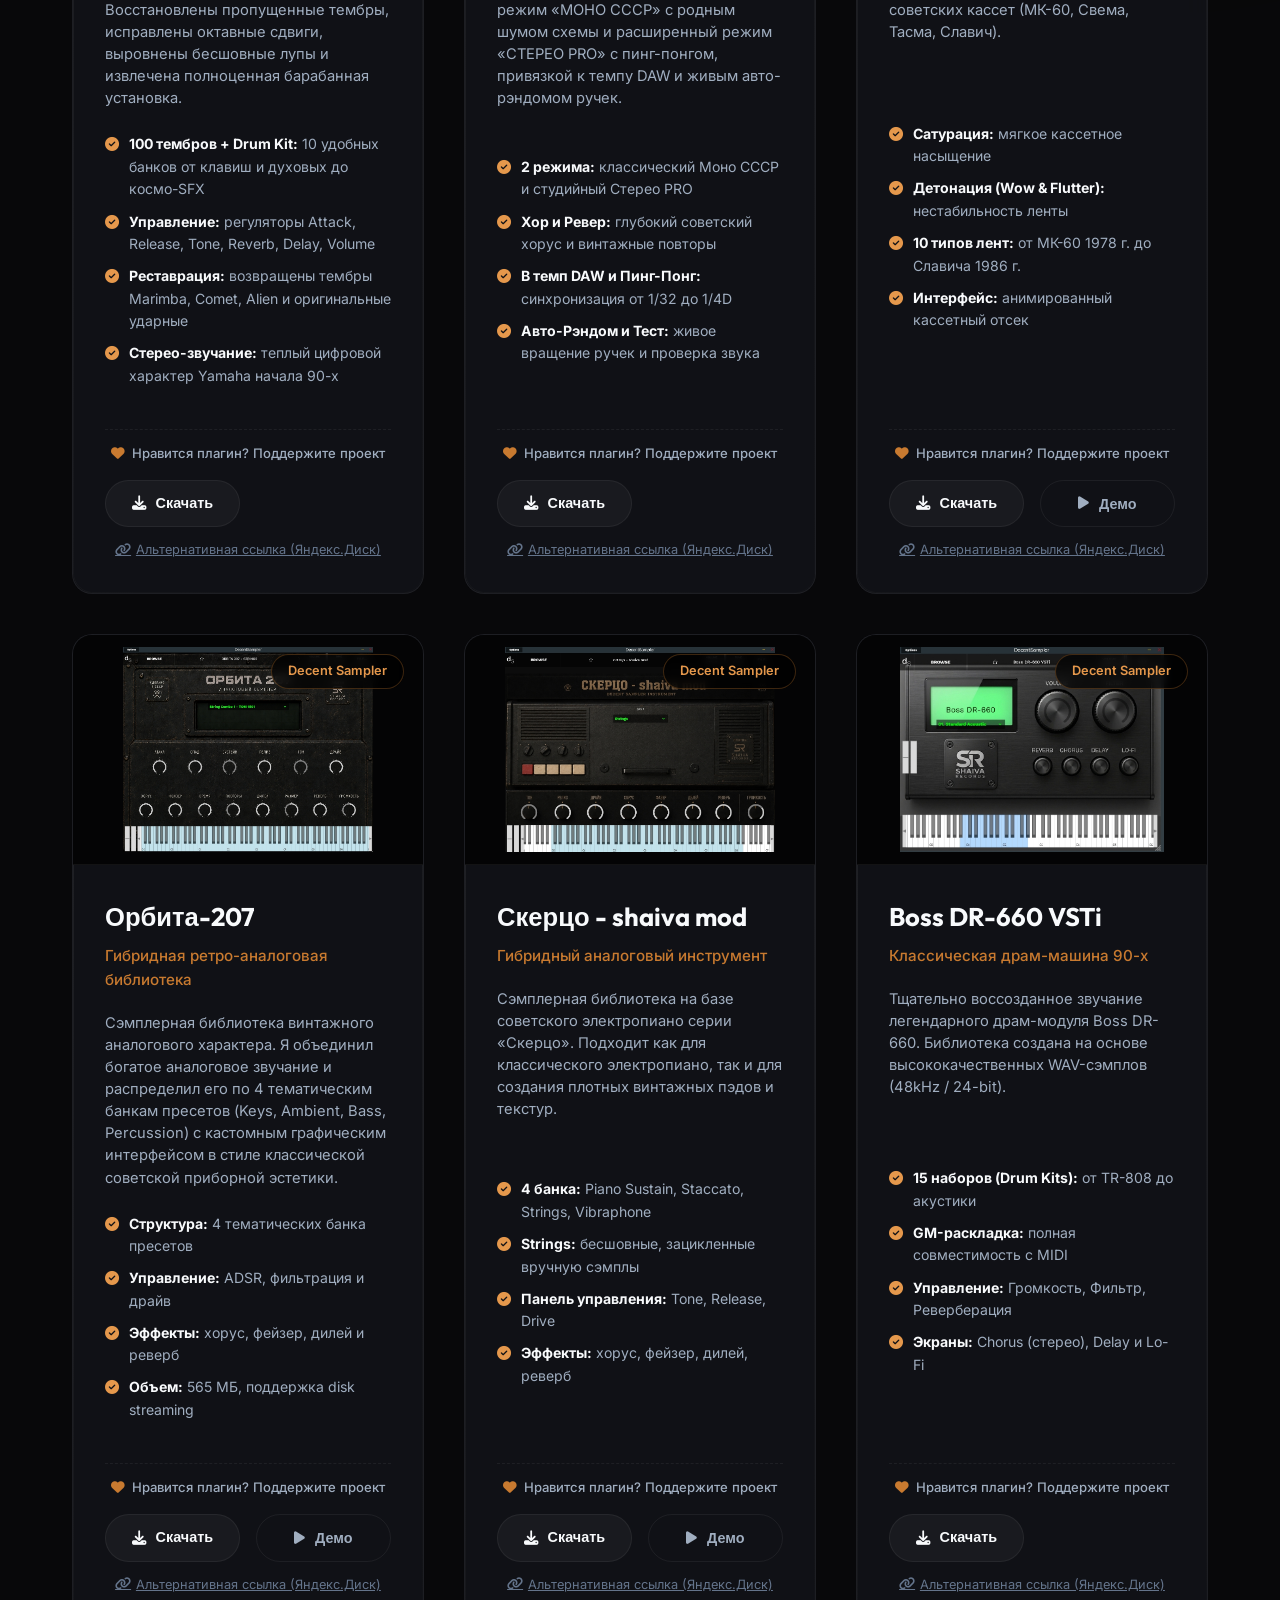
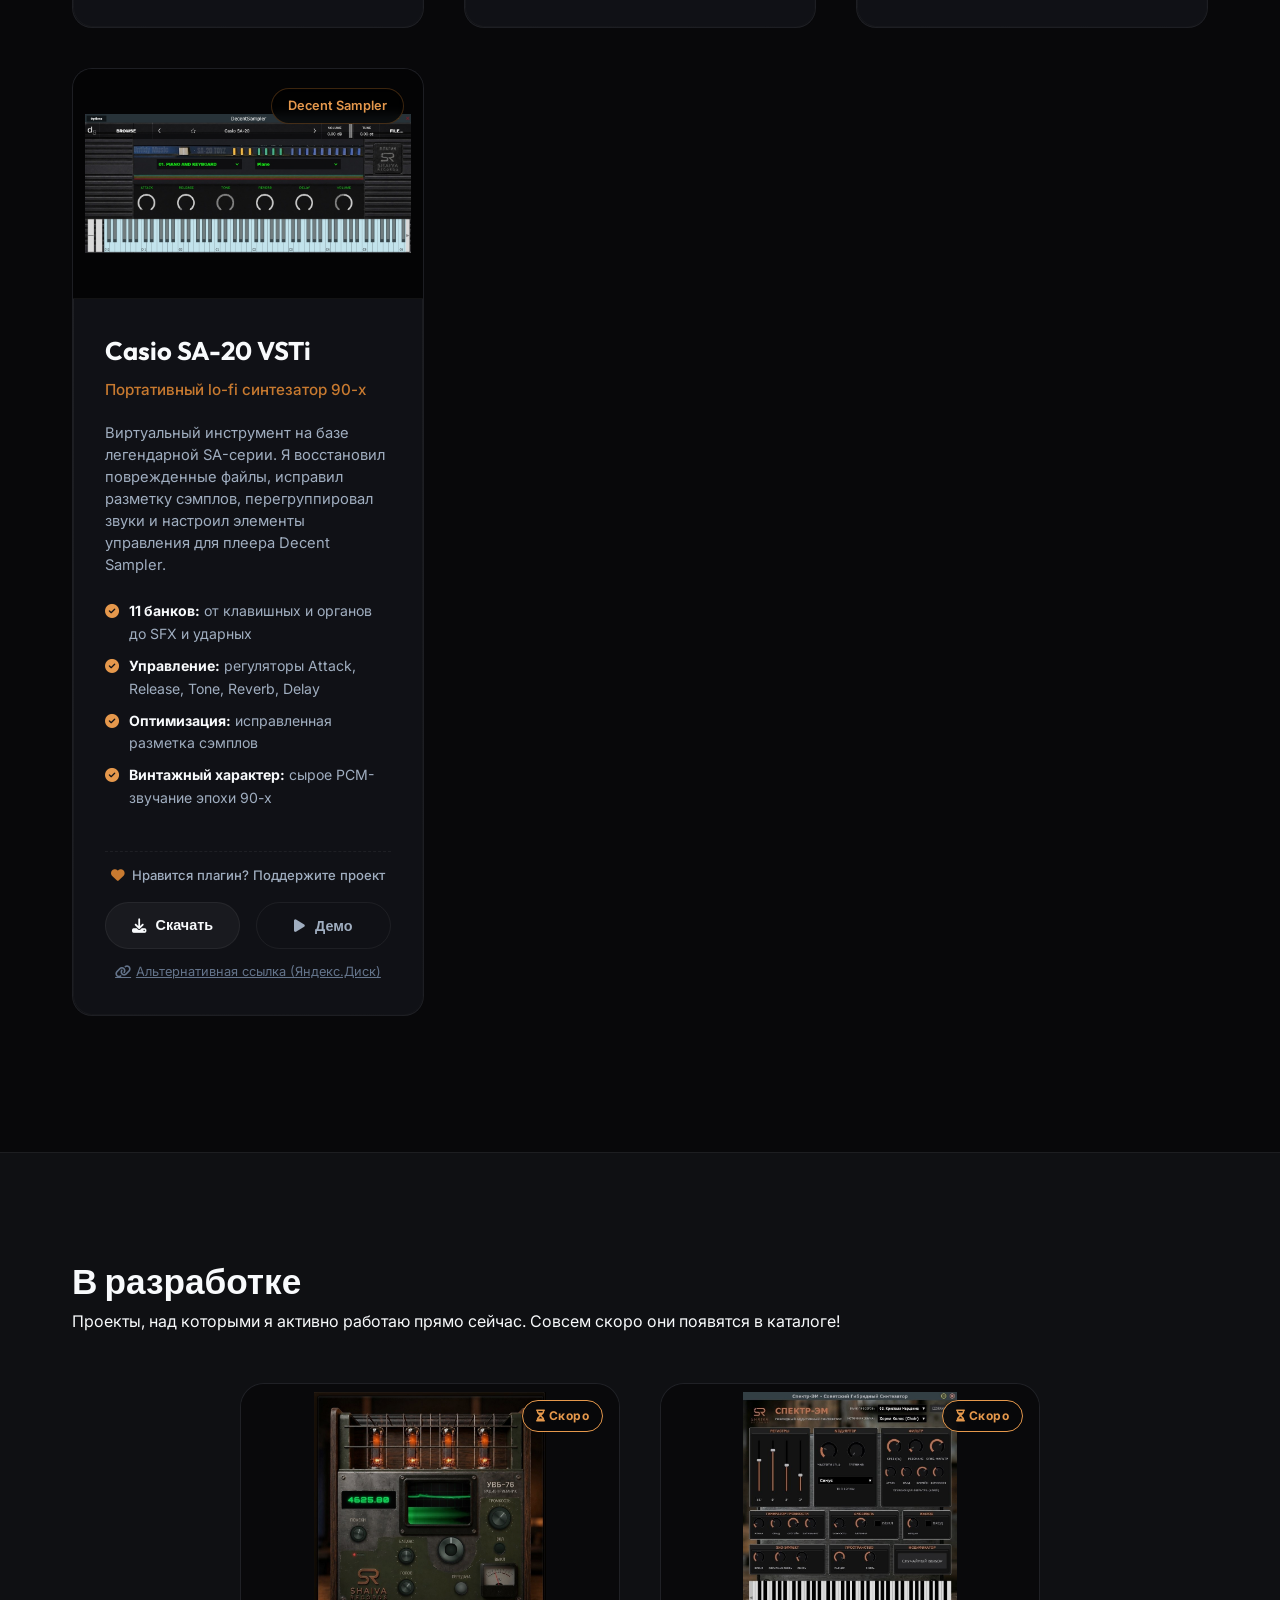
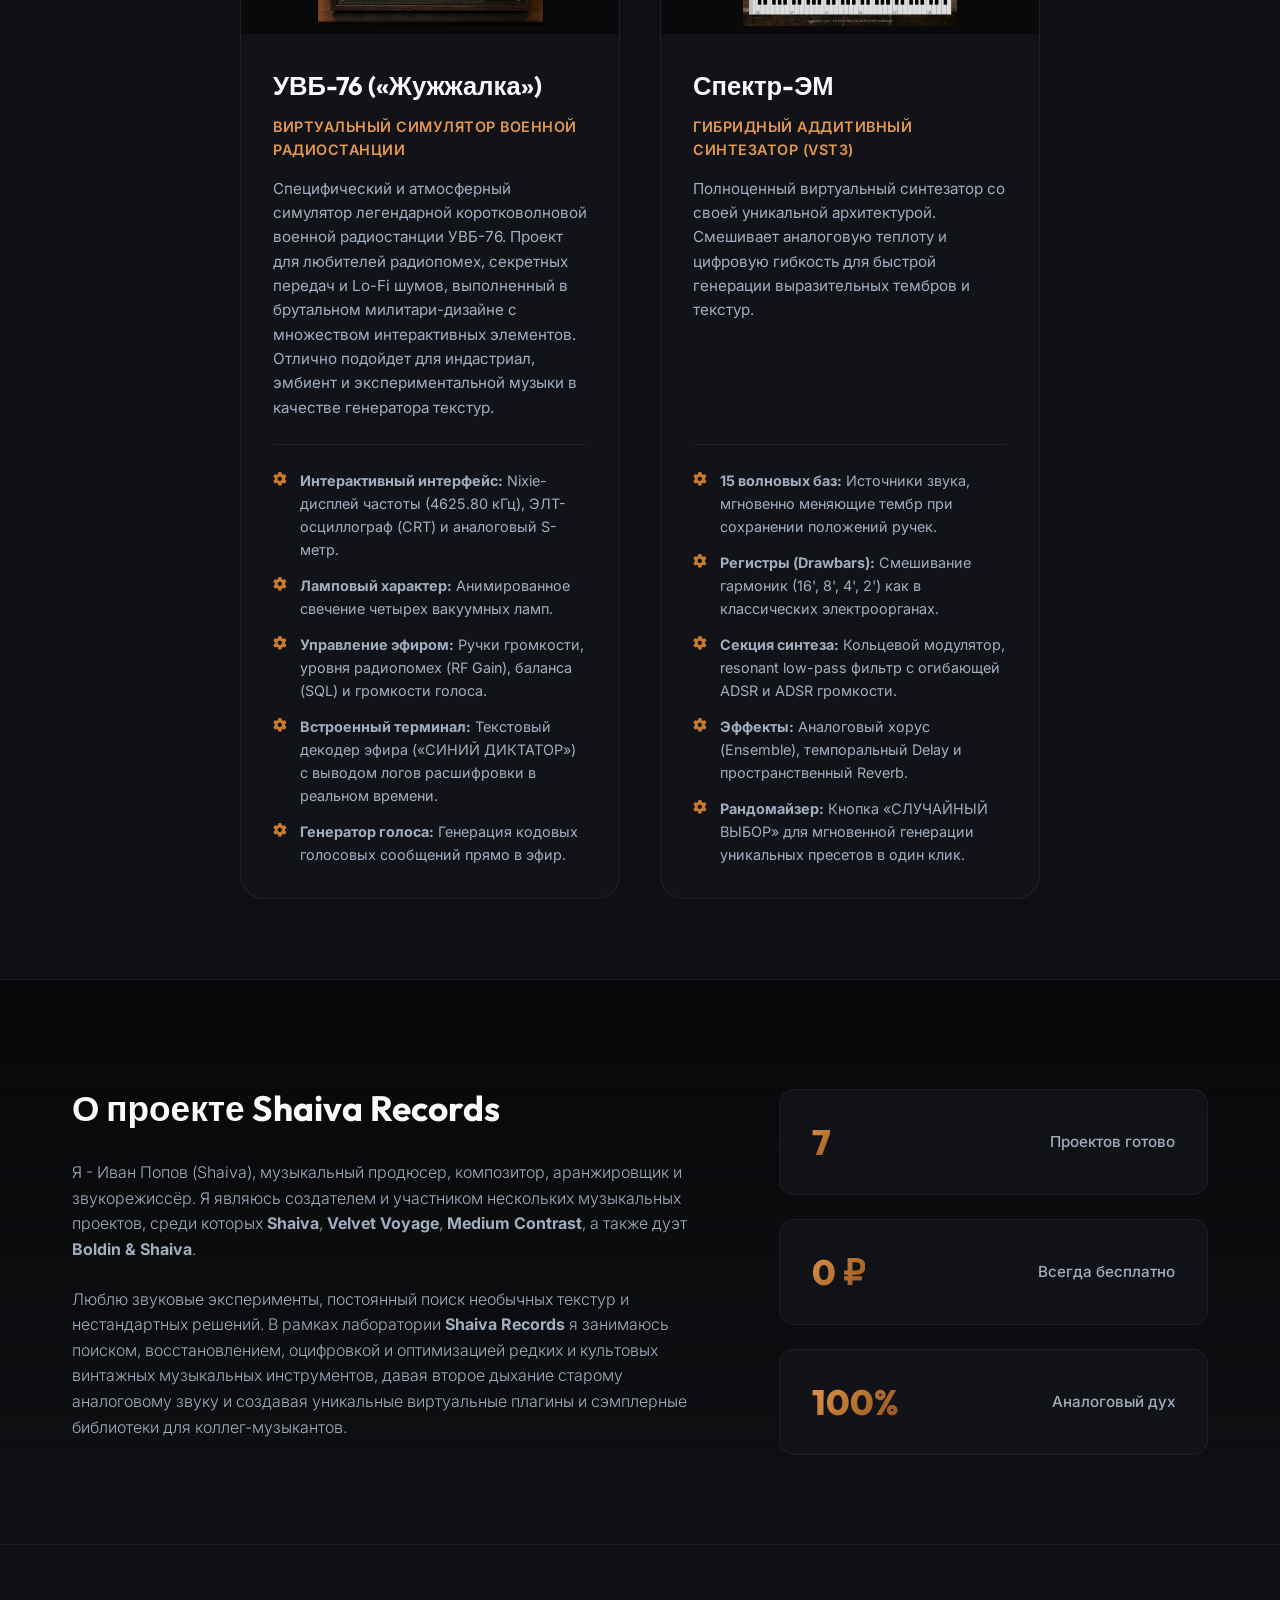
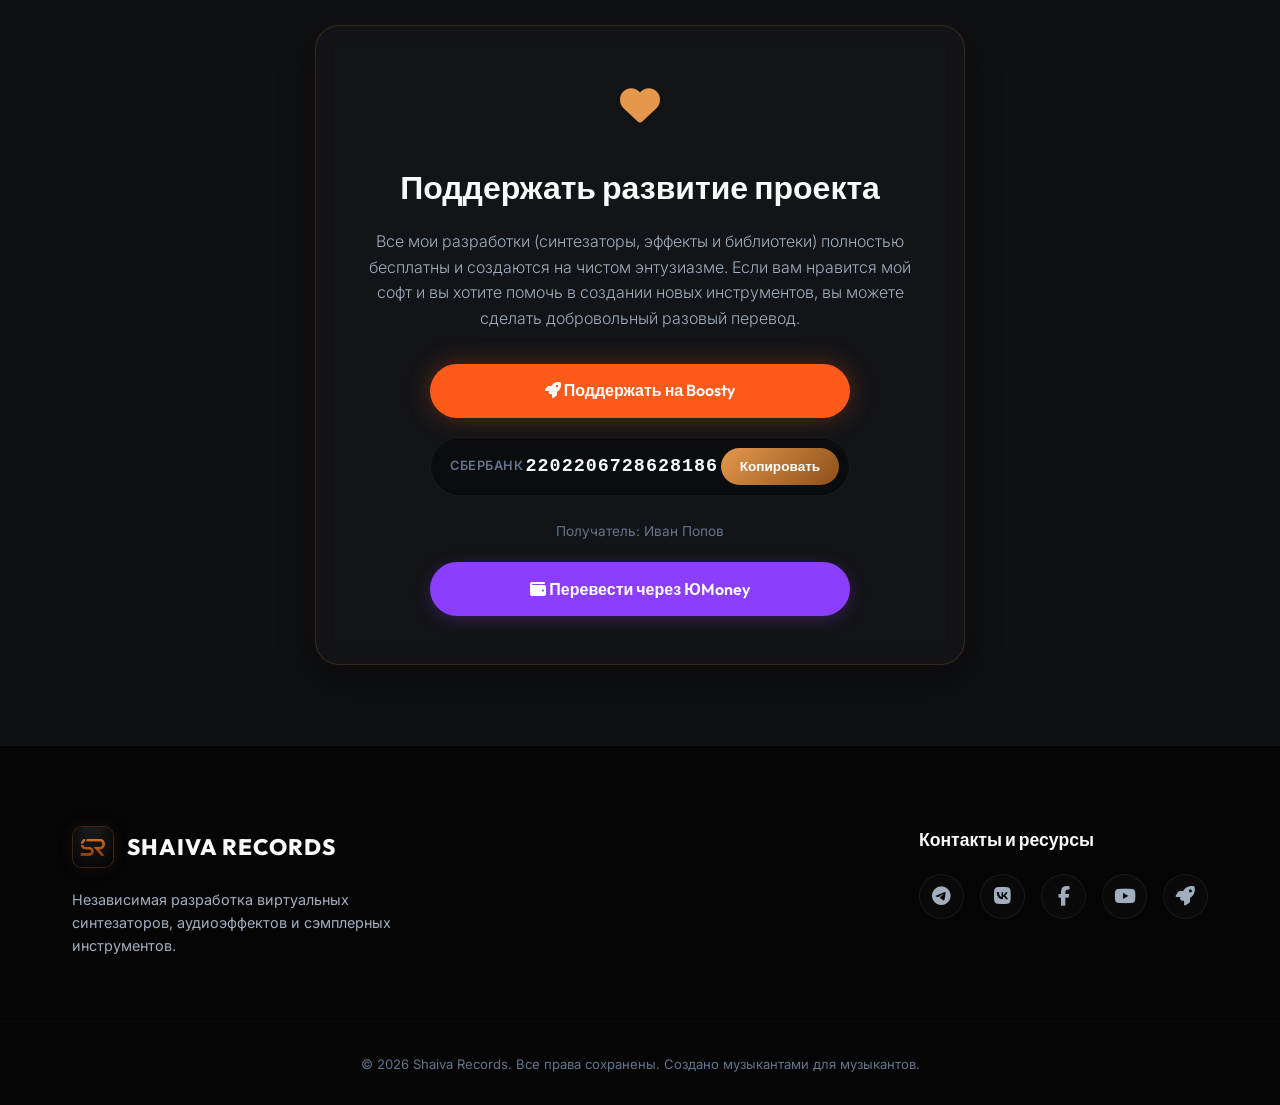
==== commit cea90003: "Add files via upload" ====
--- a/index.html
+++ b/index.html
@@ -238,7 +238,6 @@
                         </p>
                         <div class="product-footer">
                             <a href="https://github.com/76shaiva-jpg/shaiva-records/releases/download/v1.0/Lel_CZ.zip" target="_blank" class="btn btn-card-download"><i class="fa-solid fa-download"></i> <span class="lang-ru">Скачать</span><span class="lang-en">Download</span></a>
-                            <button class="btn btn-card-demo" data-video-id="M6ZWIm40S28"><i class="fa-solid fa-play"></i> <span class="lang-ru">Демо</span><span class="lang-en">Demo</span></button>
                         </div>
                         <p class="product-mirror-note">
                             <span class="lang-ru"><a href="https://disk.yandex.ru/d/cLzQRkSp78CBEg" target="_blank" class="mirror-link"><i class="fa-solid fa-link"></i> Альтернативная ссылка (Яндекс.Диск)</a></span>
@@ -434,7 +433,6 @@
                         </p>
                         <div class="product-footer">
                             <a href="https://github.com/76shaiva-jpg/shaiva-records/releases/download/v1.0/Boss.DR-660.zip" target="_blank" class="btn btn-card-download"><i class="fa-solid fa-download"></i> <span class="lang-ru">Скачать</span><span class="lang-en">Download</span></a>
-                            <button class="btn btn-card-demo" data-video-id="dQw4w9WgXcQ"><i class="fa-solid fa-play"></i> <span class="lang-ru">Демо</span><span class="lang-en">Demo</span></button>
                         </div>
                         <p class="product-mirror-note">
                             <span class="lang-ru"><a href="https://disk.yandex.ru/d/vrENdZA-HZeqmQ" target="_blank" class="mirror-link"><i class="fa-solid fa-link"></i> Альтернативная ссылка (Яндекс.Диск)</a></span>
